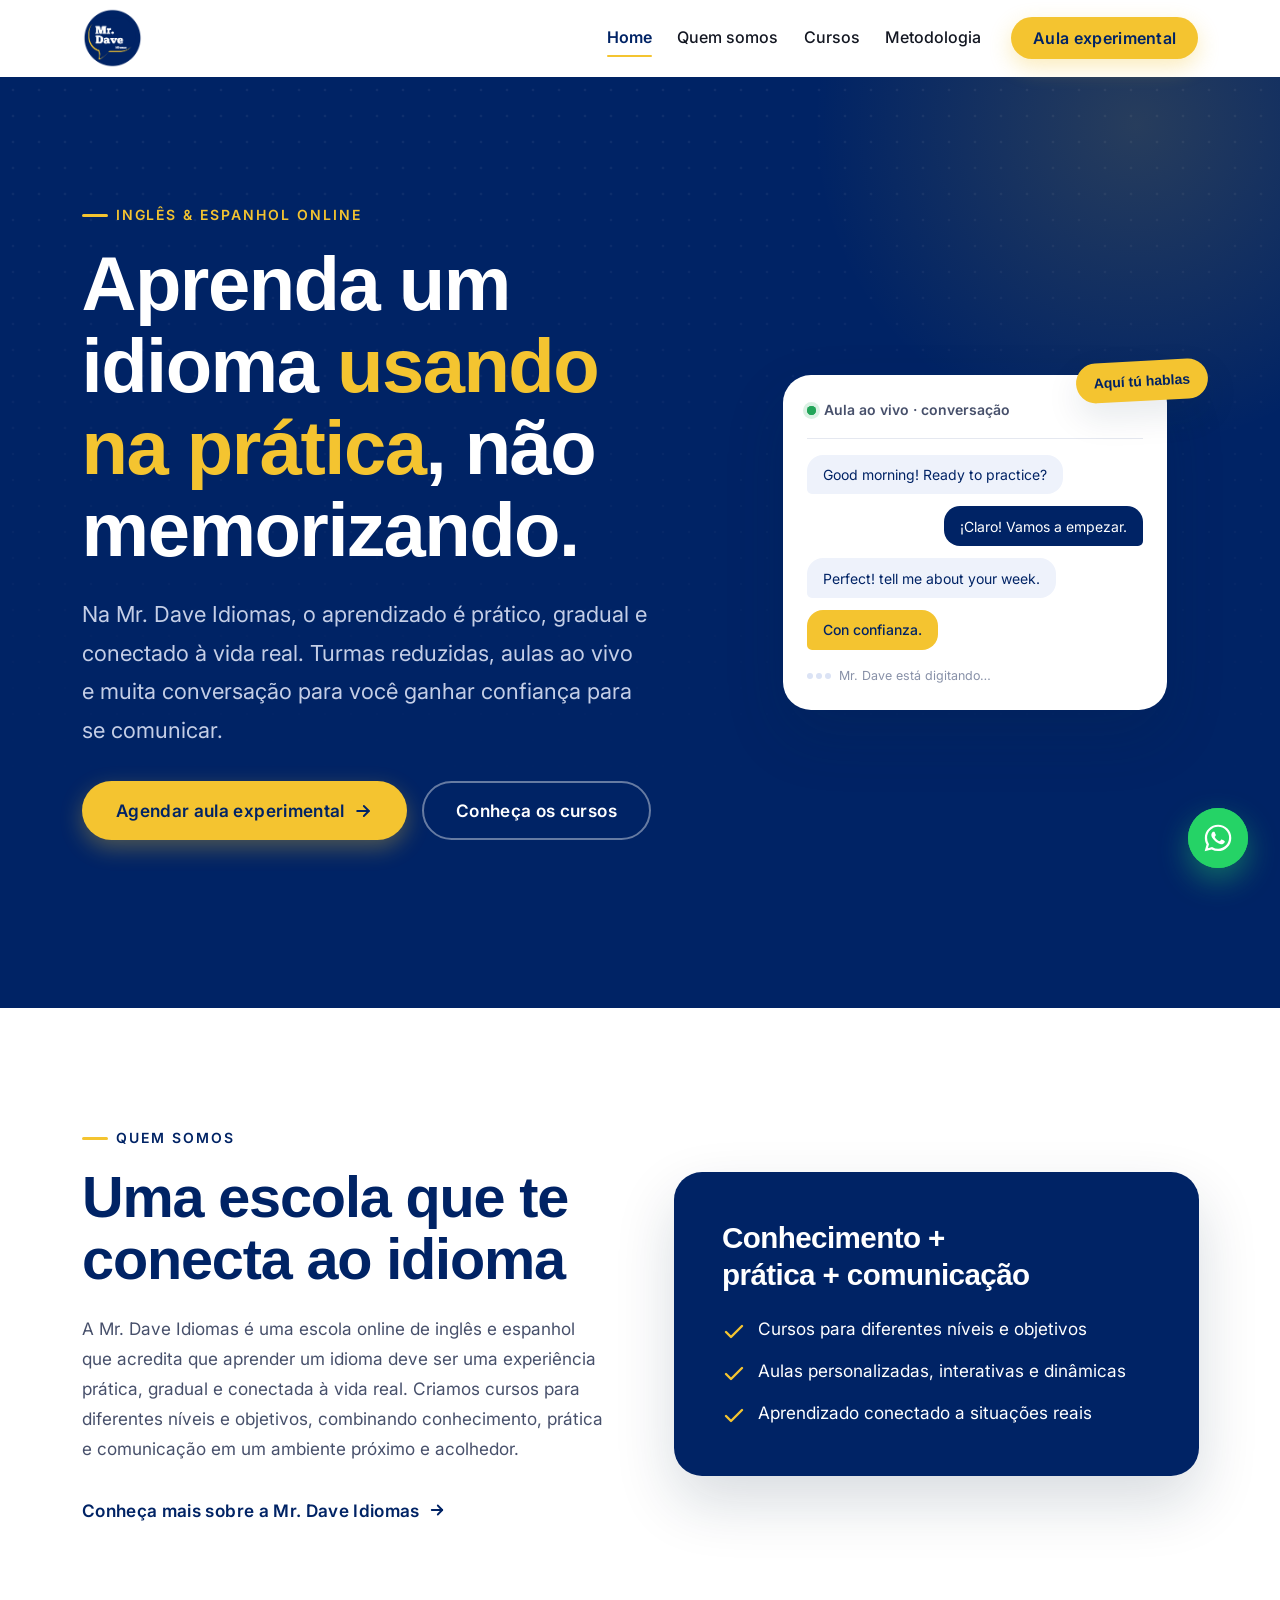
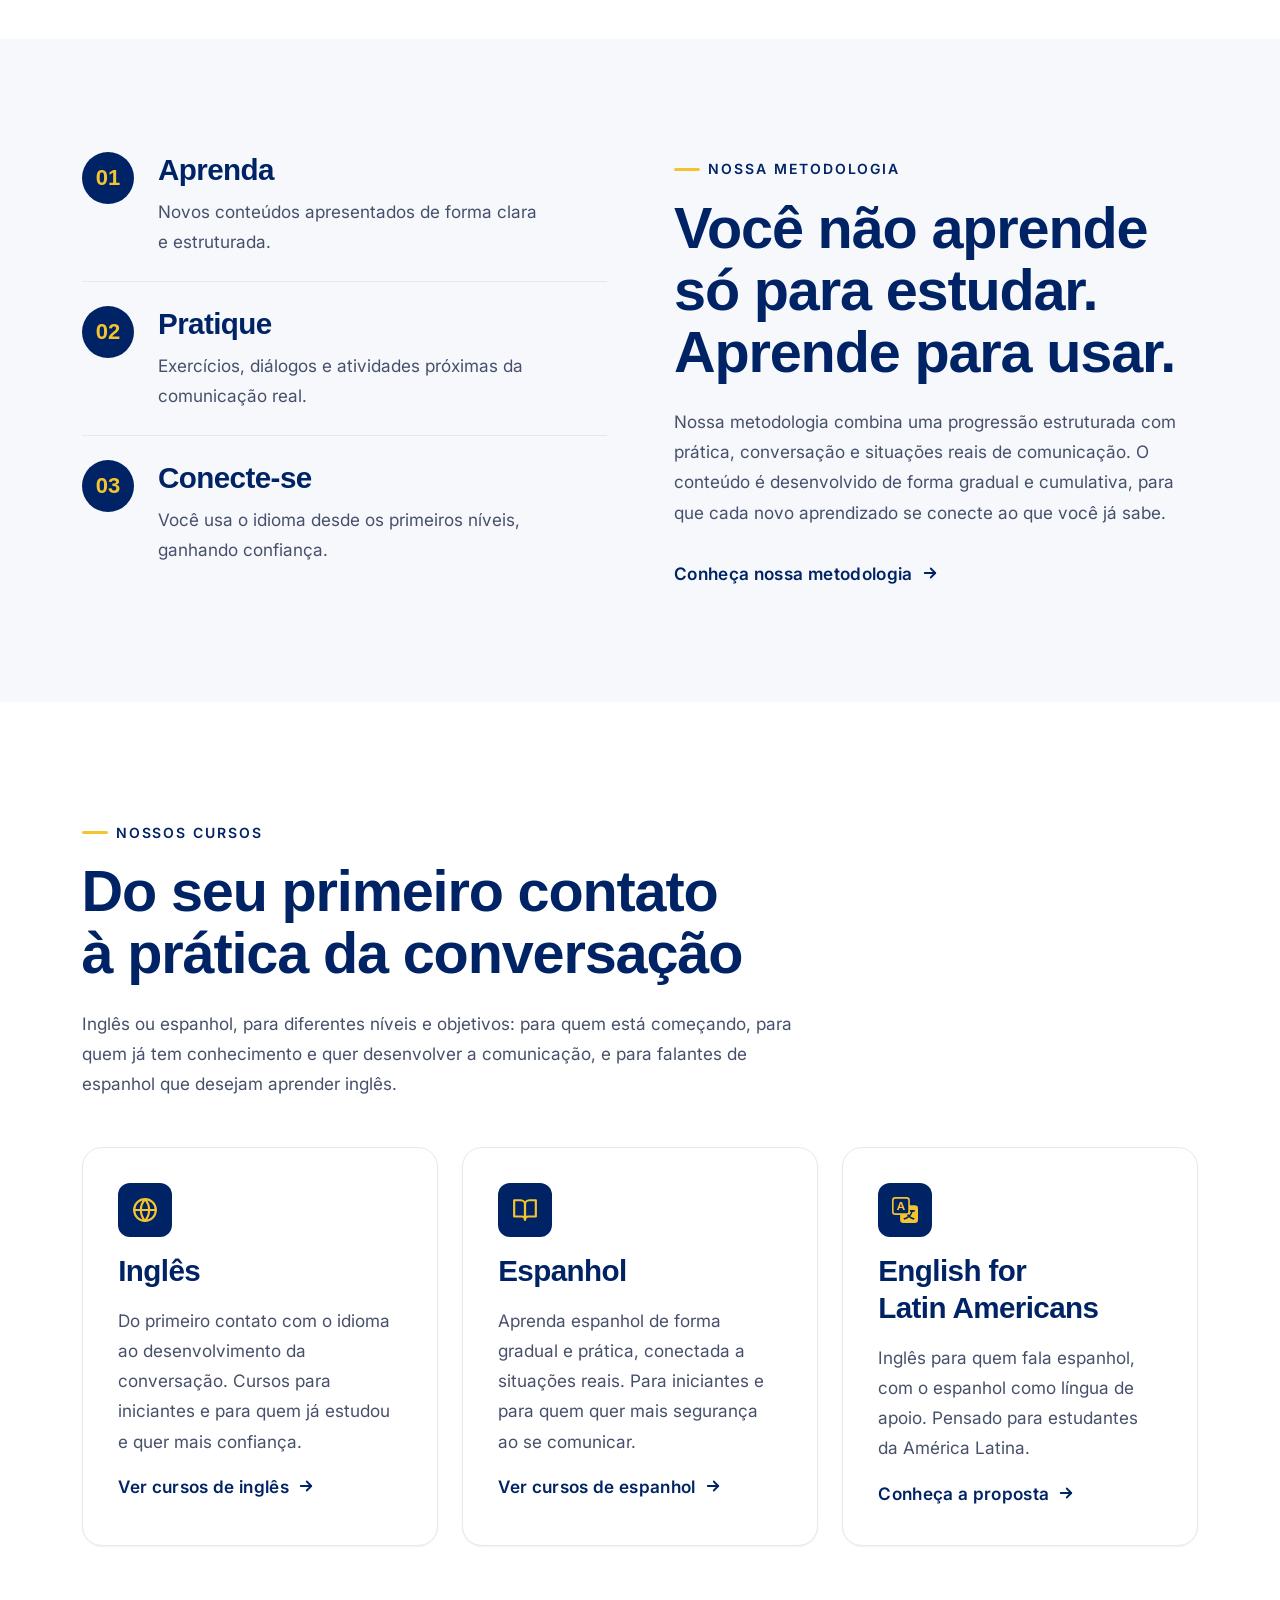
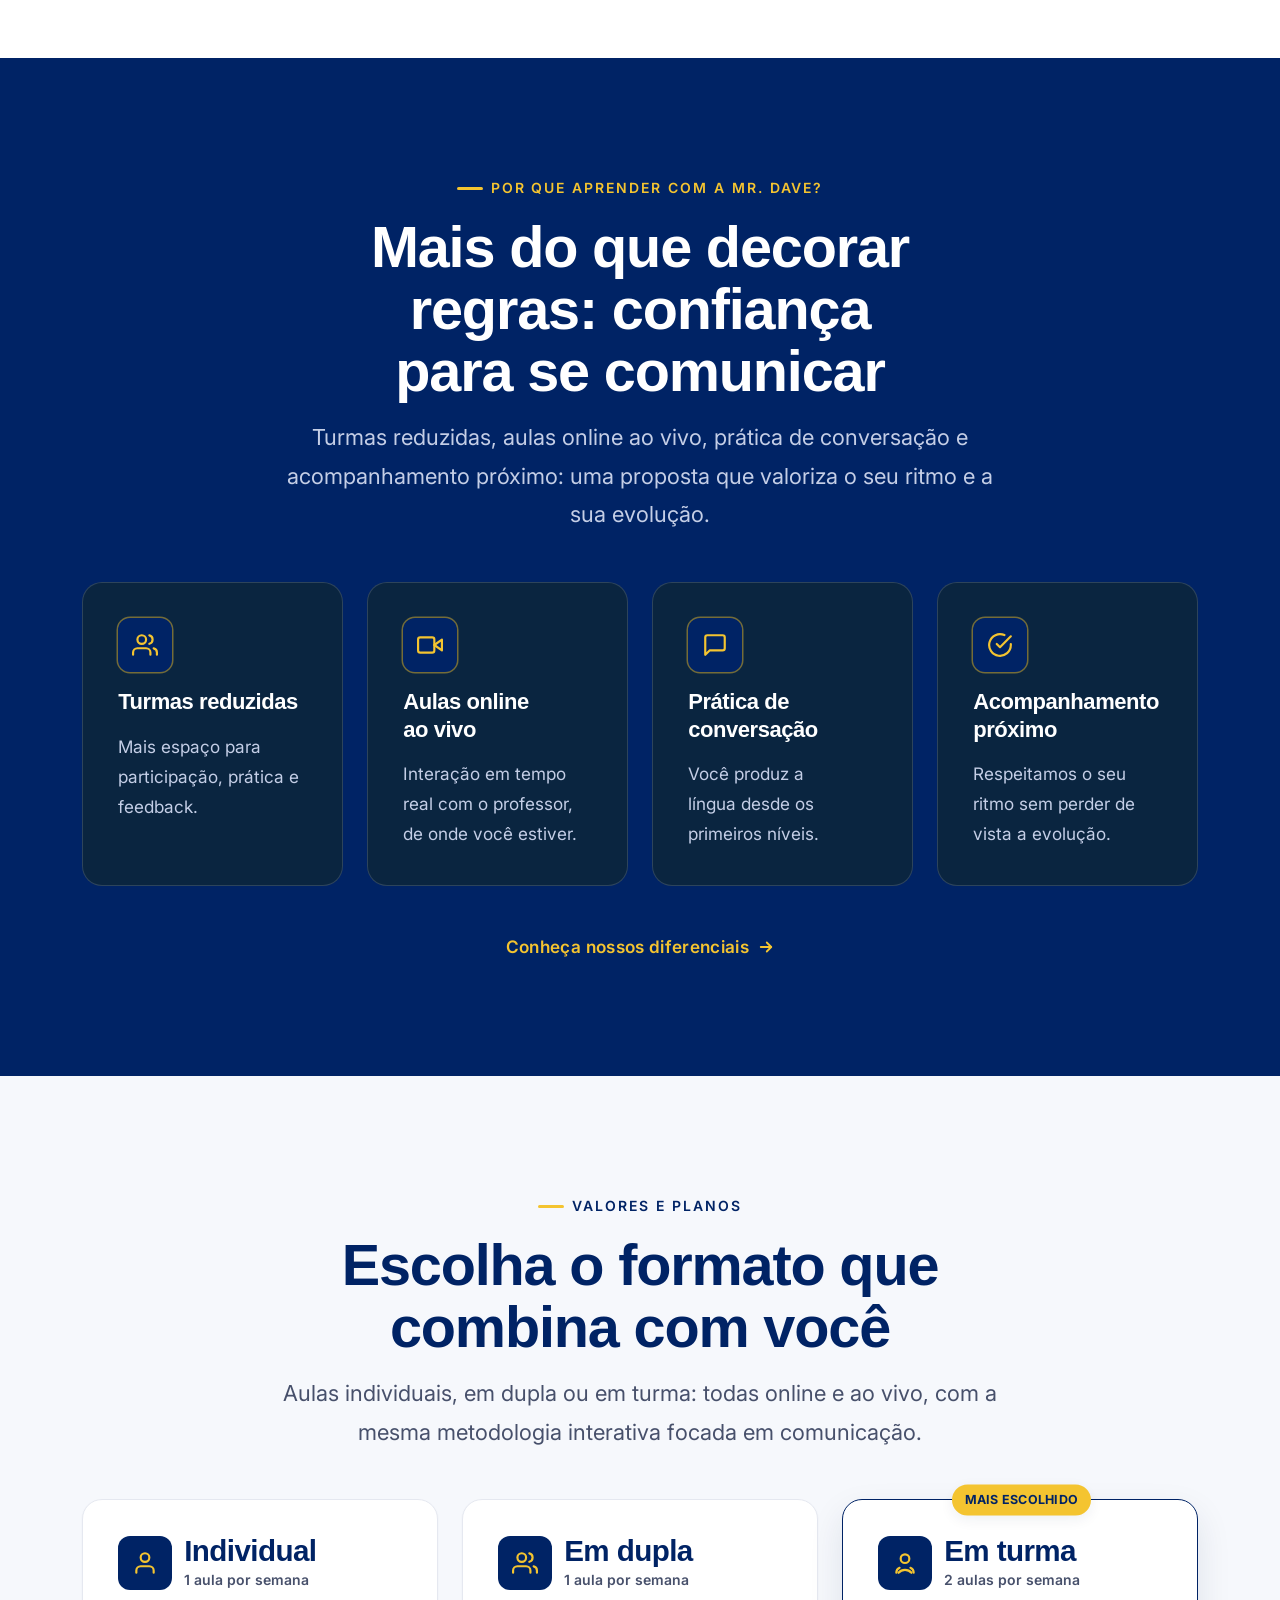
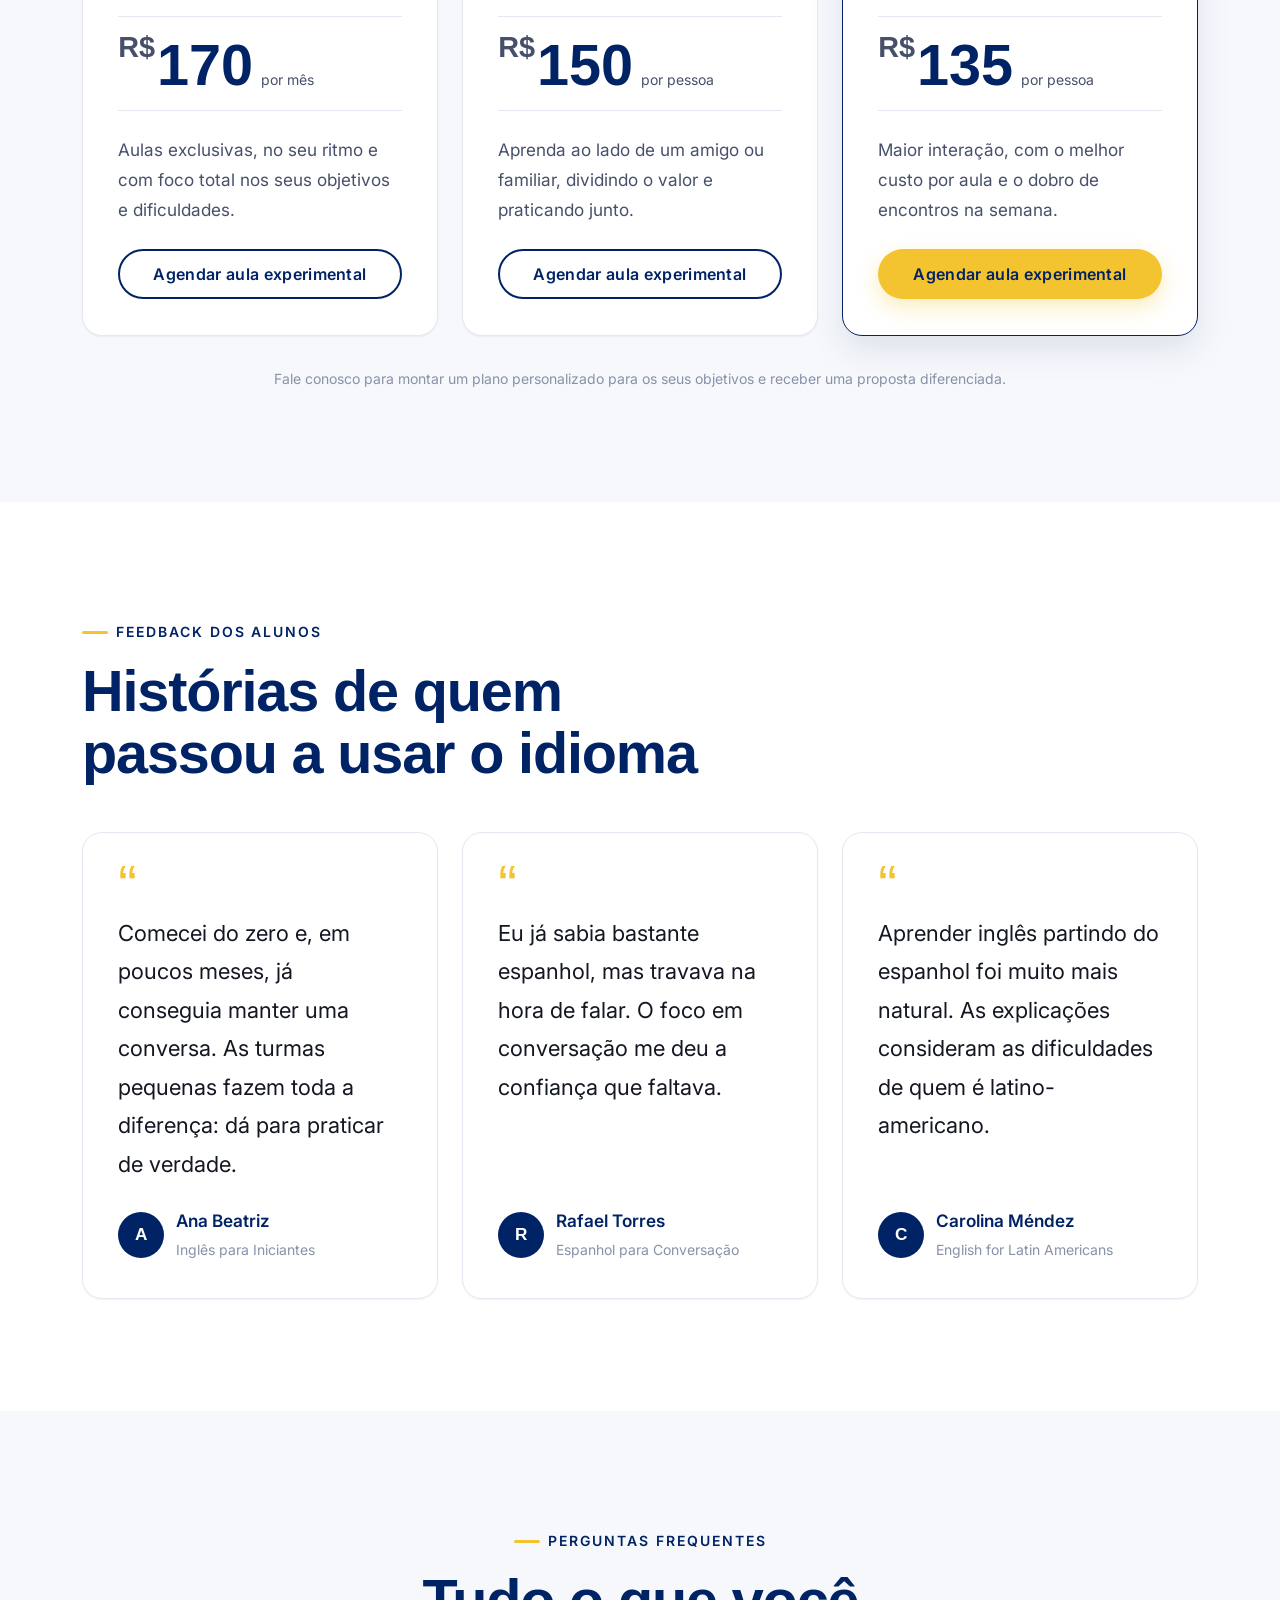
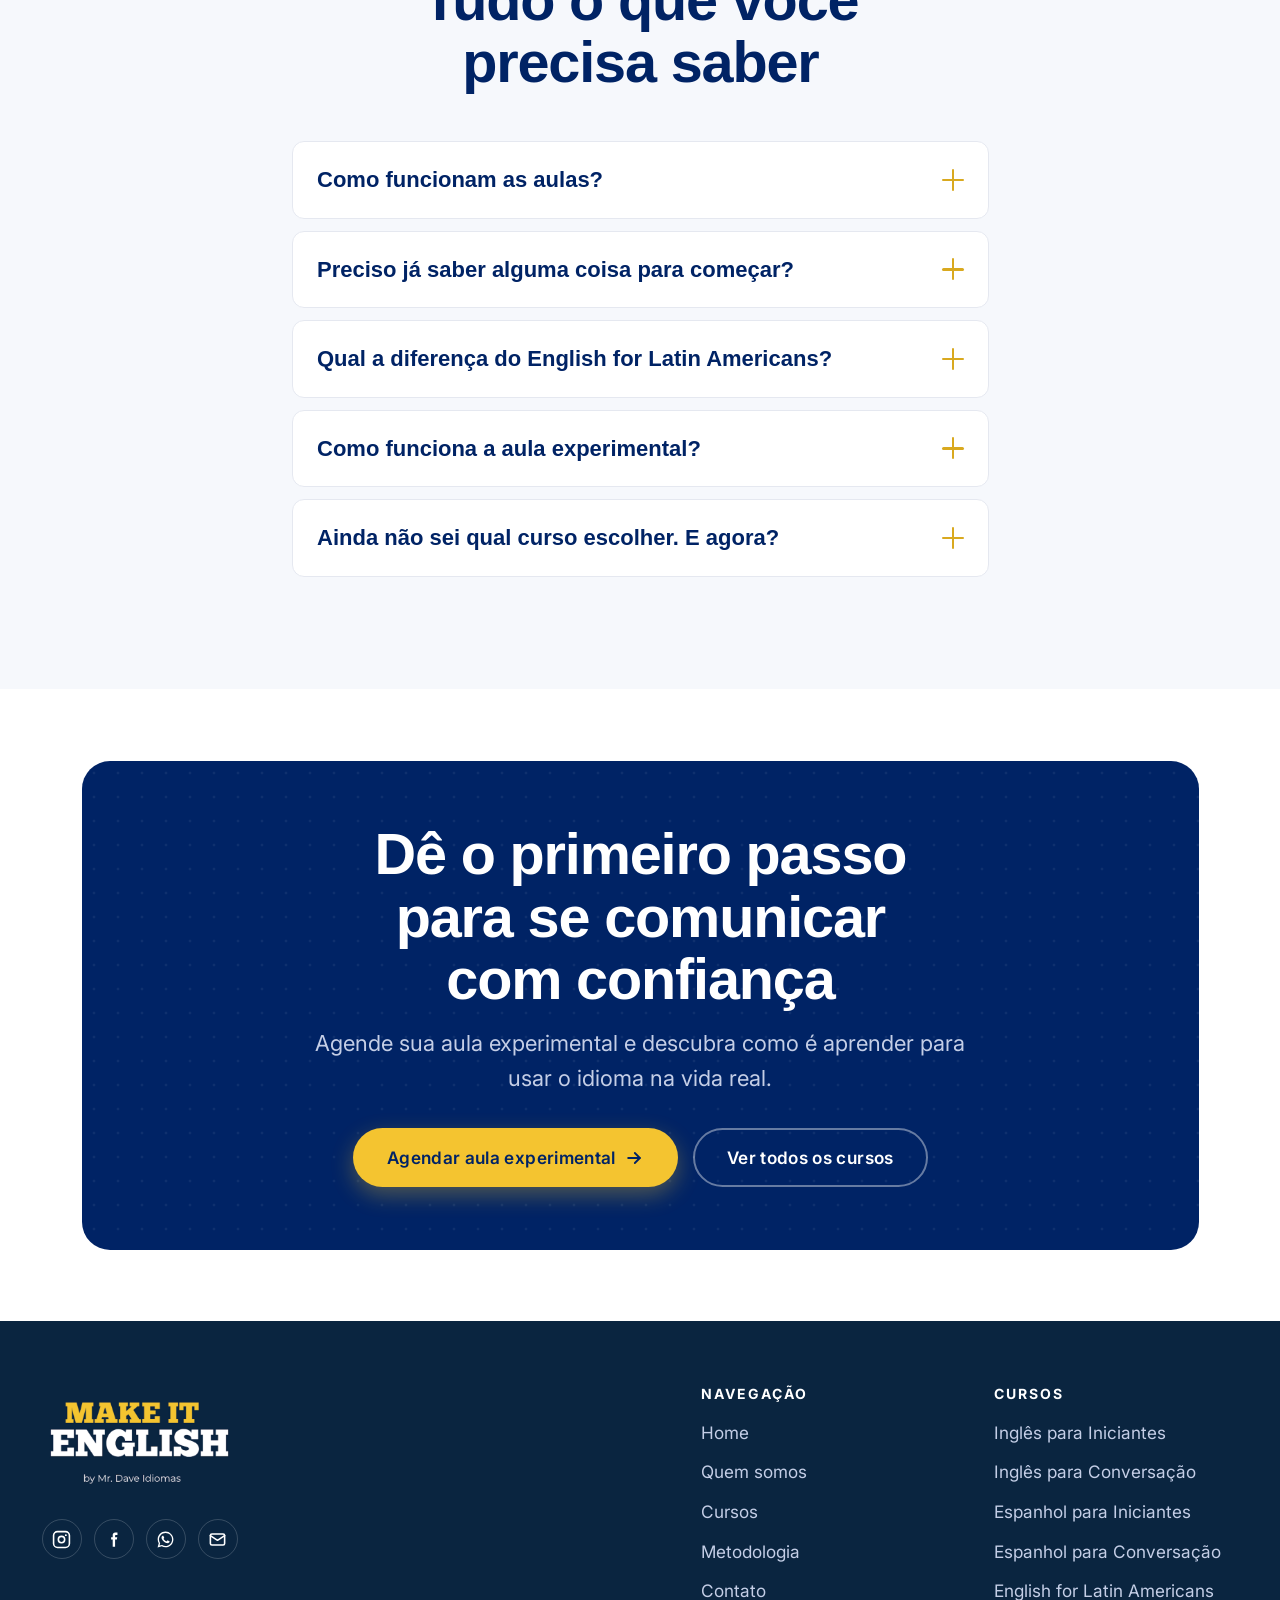
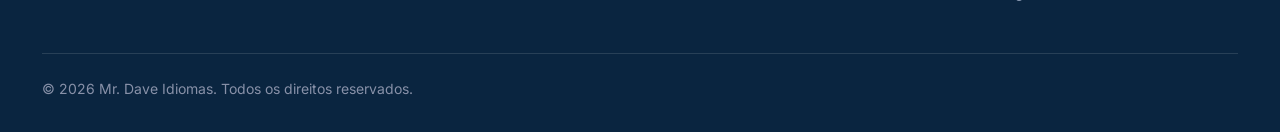
==== index.html @ be6ec518 "Correção de formato do favicon" ====
<!DOCTYPE html>
<html lang="pt-BR">
<head>
  <meta charset="UTF-8" />
  <meta name="viewport" content="width=device-width, initial-scale=1.0" />
  <title>Mr. Dave Idiomas — Cursos online de inglês e espanhol</title>
  <meta name="description" content="Escola online de inglês e espanhol. Aprenda para usar: turmas reduzidas, aulas ao vivo, prática de conversação e acompanhamento próximo. Agende sua aula experimental." />

  <link rel="icon" href="/assets/logos/favicon.png" type="image/svg+xml" />
  <link rel="apple-touch-icon" href="/assets/logos/mr-dave-tile.png" />
  <meta name="theme-color" content="#002365" />

  <!-- Open Graph -->
  <meta property="og:type" content="website" />
  <meta property="og:title" content="Mr. Dave Idiomas — Aprenda para usar" />
  <meta property="og:description" content="Cursos online de inglês e espanhol com prática, conversação e acompanhamento próximo." />
  <meta property="og:image" content="/assets/logos/mr-dave-tile.png" />

  <link rel="preconnect" href="https://fonts.googleapis.com" />
  <link rel="preconnect" href="https://fonts.gstatic.com" crossorigin />
  <link href="https://fonts.googleapis.com/css2?family=Inter:wght@400;500;600;700&family=Roboto+Slab:wght@400;500;700;900&display=swap" rel="stylesheet" />

  <link rel="stylesheet" href="/assets/css/tokens.css" />
  <link rel="stylesheet" href="/assets/css/base.css" />
  <link rel="stylesheet" href="/assets/css/components.css" />
  <link rel="stylesheet" href="/assets/css/pages.css" />
</head>
<body data-page="home">
  <div id="site-header"></div>

  <main id="main">
    <!-- ================= HERO ================= -->
    <section class="hero">
      <span class="hero__glow" aria-hidden="true"></span>
      <div class="container hero__inner">
        <div class="hero__content">
          <p class="eyebrow hero__eyebrow">Inglês &amp; Espanhol online</p>
          <h1>Aprenda um idioma <span class="accent">usando na prática</span>, não memorizando.</h1>
          <p class="hero__lead">
            Na Mr. Dave Idiomas, o aprendizado é prático, gradual e conectado à
            vida real. Turmas reduzidas, aulas ao vivo e muita conversação para
            você ganhar confiança para se comunicar.
          </p>
          <div class="hero__actions">
            <a class="btn btn--primary btn--lg" href="/contato/">
              Agendar aula experimental
              <svg class="btn__arrow" width="20" height="20" viewBox="0 0 24 24" fill="none" stroke="currentColor" stroke-width="2.2" stroke-linecap="round" stroke-linejoin="round" aria-hidden="true"><path d="M5 12h14"/><path d="m13 6 6 6-6 6"/></svg>
            </a>
            <a class="btn btn--ghost-light btn--lg" href="/cursos/">Conheça os cursos</a>
          </div>
        </div>

        <div class="hero__visual" aria-hidden="true">
          <span class="hero__badge-tag">Aquí tú hablas</span>
          <div class="chat-card">
            <div class="chat-card__head">
              <span class="chat-card__live"></span>
              Aula ao vivo · conversação
            </div>
            <div class="chat-thread">
              <p class="chat-bubble chat-bubble--in">Good morning! Ready to practice?</p>
              <p class="chat-bubble chat-bubble--out">¡Claro! Vamos a empezar.</p>
              <p class="chat-bubble chat-bubble--in">Perfect! tell me about your week.</p>
              <p class="chat-bubble chat-bubble--in chat-bubble--accent">Con confianza.</p>
            </div>
            <div class="chat-card__foot">
              <span class="chat-typing"><i></i><i></i><i></i></span>
              Mr. Dave está digitando…
            </div>
          </div>
        </div>
      </div>
    </section>

    <!-- ================= QUEM SOMOS ================= -->
    <section class="section" id="quem-somos">
      <div class="container">
        <div class="split">
          <div class="split__body" data-reveal>
            <p class="eyebrow">Quem somos</p>
            <h2>Uma escola que te conecta ao idioma</h2>
            <div class="stack" style="--flow: var(--space-4); margin-top: var(--space-5);">
              <p class="lead-para">
                
              </p>
              <p style="color: var(--color-ink-soft); line-height: var(--lh-relaxed);">
                A Mr. Dave Idiomas é uma escola online de inglês e espanhol que
                acredita que aprender um idioma deve ser uma experiência prática,
                gradual e conectada à vida real.
                Criamos cursos para diferentes níveis e objetivos, combinando
                conhecimento, prática e comunicação em um ambiente próximo e
                acolhedor.
              </p>
            </div>
            <a class="arrow-link" href="/quem-somos/" style="margin-top: var(--space-6);">
              Conheça mais sobre a Mr. Dave Idiomas
              <svg width="18" height="18" viewBox="0 0 24 24" fill="none" stroke="currentColor" stroke-width="2.4" stroke-linecap="round" stroke-linejoin="round" aria-hidden="true"><path d="M5 12h14"/><path d="m13 6 6 6-6 6"/></svg>
            </a>
          </div>
          <div class="split__media" data-reveal data-reveal-delay="120">
            <div class="showcase">
              <h3 style="color: var(--color-white); margin-bottom: var(--space-5);">
                Conhecimento + prática + comunicação
              </h3>
              <ul class="showcase__list">
                <li>
                  <svg viewBox="0 0 24 24" fill="none" stroke="currentColor" stroke-width="2.4" stroke-linecap="round" stroke-linejoin="round" aria-hidden="true"><path d="M20 6 9 17l-5-5"/></svg>
                  <span>Cursos para diferentes níveis e objetivos</span>
                </li>
                <li>
                  <svg viewBox="0 0 24 24" fill="none" stroke="currentColor" stroke-width="2.4" stroke-linecap="round" stroke-linejoin="round" aria-hidden="true"><path d="M20 6 9 17l-5-5"/></svg>
                  <span>Aulas personalizadas, interativas e dinâmicas</span>
                </li>
                <li>
                  <svg viewBox="0 0 24 24" fill="none" stroke="currentColor" stroke-width="2.4" stroke-linecap="round" stroke-linejoin="round" aria-hidden="true"><path d="M20 6 9 17l-5-5"/></svg>
                  <span>Aprendizado conectado a situações reais</span>
                </li>
              </ul>
            </div>
          </div>
        </div>
      </div>
    </section>

    <!-- ================= METODOLOGIA ================= -->
    <section class="section section--alt">
      <div class="container">
        <div class="split split--reverse">
          <div class="split__body" data-reveal>
            <p class="eyebrow">Nossa metodologia</p>
            <h2>Você não aprende só para estudar. Aprende para usar.</h2>
            <div class="stack" style="--flow: var(--space-4); margin-top: var(--space-5);">
              <p style="color: var(--color-ink-soft); line-height: var(--lh-relaxed);">
                Nossa metodologia combina uma progressão estruturada com prática,
                conversação e situações reais de comunicação. O conteúdo é
                desenvolvido de forma gradual e cumulativa, para que cada novo
                aprendizado se conecte ao que você já sabe.
              </p>
            </div>
            <a class="arrow-link" href="/metodologia/" style="margin-top: var(--space-6);">
              Conheça nossa metodologia
              <svg width="18" height="18" viewBox="0 0 24 24" fill="none" stroke="currentColor" stroke-width="2.4" stroke-linecap="round" stroke-linejoin="round" aria-hidden="true"><path d="M5 12h14"/><path d="m13 6 6 6-6 6"/></svg>
            </a>
          </div>
          <div class="split__media" data-reveal data-reveal-delay="120">
            <div class="steps" data-reveal-stagger="90">
              <div class="step" data-reveal>
                <div class="step__num" aria-hidden="true"></div>
                <div>
                  <h3 class="step__title">Aprenda</h3>
                  <p class="step__text">Novos conteúdos apresentados de forma clara e estruturada.</p>
                </div>
              </div>
              <div class="step" data-reveal>
                <div class="step__num" aria-hidden="true"></div>
                <div>
                  <h3 class="step__title">Pratique</h3>
                  <p class="step__text">Exercícios, diálogos e atividades próximas da comunicação real.</p>
                </div>
              </div>
              <div class="step" data-reveal>
                <div class="step__num" aria-hidden="true"></div>
                <div>
                  <h3 class="step__title">Conecte-se</h3>
                  <p class="step__text">Você usa o idioma desde os primeiros níveis, ganhando confiança.</p>
                </div>
              </div>
            </div>
          </div>
        </div>
      </div>
    </section>

    <!-- ================= CURSOS ================= -->
    <section class="section">
      <div class="container">
        <div class="section-head">
          <p class="eyebrow">Nossos cursos</p>
          <h2>Do seu primeiro contato à prática da conversação</h2>
          <div class="stack" style="--flow: var(--space-4); margin-top: var(--space-5);">
              <p style="color: var(--color-ink-soft); line-height: var(--lh-relaxed);">
                <div class="stack" style="--flow: var(--space-4); margin-top: var(--space-5);">
              <p style="color: var(--color-ink-soft); line-height: var(--lh-relaxed);">
                Inglês ou espanhol, para diferentes níveis e objetivos: para quem está começando, 
                para quem já tem conhecimento e quer desenvolver a comunicação, e para falantes de 
                espanhol que desejam aprender inglês.
              </p>
            </div>
              </p>
          </div>
        </div>

        <div class="grid grid--3" data-reveal-stagger="110">
          <article class="card card--hover" data-reveal>
            <span class="icon-badge" aria-hidden="true">
              <svg viewBox="0 0 24 24" fill="none" stroke="currentColor" stroke-width="2" stroke-linecap="round" stroke-linejoin="round"><path d="M12 2a10 10 0 1 0 0 20 10 10 0 0 0 0-20"/><path d="M2 12h20"/><path d="M12 2a15 15 0 0 1 0 20 15 15 0 0 1 0-20"/></svg>
            </span>
            <h3 class="card__title">Inglês</h3>
            <p class="card__text">
              Do primeiro contato com o idioma ao desenvolvimento da conversação.
              Cursos para iniciantes e para quem já estudou e quer mais confiança.
            </p>
            <a class="arrow-link" href="/cursos/#ingles">
              Ver cursos de inglês
              <svg width="18" height="18" viewBox="0 0 24 24" fill="none" stroke="currentColor" stroke-width="2.4" stroke-linecap="round" stroke-linejoin="round" aria-hidden="true"><path d="M5 12h14"/><path d="m13 6 6 6-6 6"/></svg>
            </a>
          </article>

          <article class="card card--hover" data-reveal>
            <span class="icon-badge" aria-hidden="true">
              <svg viewBox="0 0 24 24" fill="none" stroke="currentColor" stroke-width="2" stroke-linecap="round" stroke-linejoin="round"><path d="M2 3h6a4 4 0 0 1 4 4v14a3 3 0 0 0-3-3H2z"/><path d="M22 3h-6a4 4 0 0 0-4 4v14a3 3 0 0 1 3-3h7z"/></svg>
            </span>
            <h3 class="card__title">Espanhol</h3>
            <p class="card__text">
              Aprenda espanhol de forma gradual e prática, conectada a situações
              reais. Para iniciantes e para quem quer mais segurança ao se
              comunicar.
            </p>
            <a class="arrow-link" href="/cursos/#espanhol">
              Ver cursos de espanhol
              <svg width="18" height="18" viewBox="0 0 24 24" fill="none" stroke="currentColor" stroke-width="2.4" stroke-linecap="round" stroke-linejoin="round" aria-hidden="true"><path d="M5 12h14"/><path d="m13 6 6 6-6 6"/></svg>
            </a>
          </article>

          <article class="card card--hover" data-reveal>
            <span class="icon-badge icon-badge--navy" aria-hidden="true">
              <svg xmlns="http://www.w3.org/2000/svg" width="16" height="16" fill="currentColor" class="bi bi-translate" viewBox="0 0 16 16">
                <path d="M4.545 6.714 4.11 8H3l1.862-5h1.284L8 8H6.833l-.435-1.286zm1.634-.736L5.5 3.956h-.049l-.679 2.022z"/>
                <path d="M0 2a2 2 0 0 1 2-2h7a2 2 0 0 1 2 2v3h3a2 2 0 0 1 2 2v7a2 2 0 0 1-2 2H7a2 2 0 0 1-2-2v-3H2a2 2 0 0 1-2-2zm2-1a1 1 0 0 0-1 1v7a1 1 0 0 0 1 1h7a1 1 0 0 0 1-1V2a1 1 0 0 0-1-1zm7.138 9.995q.289.451.63.846c-.748.575-1.673 1.001-2.768 1.292.178.217.451.635.555.867 1.125-.359 2.08-.844 2.886-1.494.777.665 1.739 1.165 2.93 1.472.133-.254.414-.673.629-.89-1.125-.253-2.057-.694-2.82-1.284.681-.747 1.222-1.651 1.621-2.757H14V8h-3v1.047h.765c-.318.844-.74 1.546-1.272 2.13a6 6 0 0 1-.415-.492 2 2 0 0 1-.94.31"/>
              </svg>
            </span>
            <h3 class="card__title">English for Latin Americans</h3>
            <p class="card__text">
              Inglês para quem fala espanhol, com o espanhol como língua de apoio. Pensado para estudantes da América Latina.
            </p>
            <a class="arrow-link" href="/cursos/#latin-americans">
              Conheça a proposta
              <svg width="18" height="18" viewBox="0 0 24 24" fill="none" stroke="currentColor" stroke-width="2.4" stroke-linecap="round" stroke-linejoin="round" aria-hidden="true"><path d="M5 12h14"/><path d="m13 6 6 6-6 6"/></svg>
            </a>
          </article>
        </div>
      </div>
    </section>

    <!-- ================= POR QUE A MR. DAVE ================= -->
    <section class="section section--navy">
      <div class="container">
        <div class="section-head section-head--center" data-reveal>
          <p class="eyebrow eyebrow--on-dark">Por que aprender com a Mr. Dave?</p>
          <h2>Mais do que decorar regras: confiança para se comunicar</h2>
          <p class="section-lead">
            Turmas reduzidas, aulas online ao vivo, prática de conversação e
            acompanhamento próximo: uma proposta que valoriza o seu ritmo e a
            sua evolução.
          </p>
        </div>

        <div class="grid grid--4" data-reveal-stagger="90">
          <div class="card feature card--hover card--on-dark" data-reveal>
            <span class="icon-badge icon-badge--on-dark" aria-hidden="true">
              <svg viewBox="0 0 24 24" fill="none" stroke="currentColor" stroke-width="2" stroke-linecap="round" stroke-linejoin="round"><path d="M17 21v-2a4 4 0 0 0-4-4H5a4 4 0 0 0-4 4v2"/><circle cx="9" cy="7" r="4"/><path d="M23 21v-2a4 4 0 0 0-3-3.87"/><path d="M16 3.13a4 4 0 0 1 0 7.75"/></svg>
            </span>
            <h3 class="feature__title">Turmas reduzidas</h3>
            <p class="card__text">Mais espaço para participação, prática e feedback.</p>
          </div>
          <div class="card feature card--hover card--on-dark" data-reveal>
            <span class="icon-badge icon-badge--on-dark" aria-hidden="true">
              <svg viewBox="0 0 24 24" fill="none" stroke="currentColor" stroke-width="2" stroke-linecap="round" stroke-linejoin="round"><path d="m23 7-7 5 7 5V7z"/><rect x="1" y="5" width="15" height="14" rx="2"/></svg>
            </span>
            <h3 class="feature__title">Aulas online ao vivo</h3>
            <p class="card__text">Interação em tempo real com o professor, de onde você estiver.</p>
          </div>
          <div class="card feature card--hover card--on-dark" data-reveal>
            <span class="icon-badge icon-badge--on-dark" aria-hidden="true">
              <svg viewBox="0 0 24 24" fill="none" stroke="currentColor" stroke-width="2" stroke-linecap="round" stroke-linejoin="round"><path d="M21 15a2 2 0 0 1-2 2H7l-4 4V5a2 2 0 0 1 2-2h14a2 2 0 0 1 2 2z"/></svg>
            </span>
            <h3 class="feature__title">Prática de conversação</h3>
            <p class="card__text">Você produz a língua desde os primeiros níveis.</p>
          </div>
          <div class="card feature card--hover card--on-dark" data-reveal>
            <span class="icon-badge icon-badge--on-dark" aria-hidden="true">
              <svg viewBox="0 0 24 24" fill="none" stroke="currentColor" stroke-width="2" stroke-linecap="round" stroke-linejoin="round"><path d="M22 11.08V12a10 10 0 1 1-5.93-9.14"/><path d="M22 4 12 14.01l-3-3"/></svg>
            </span>
            <h3 class="feature__title">Acompanhamento próximo</h3>
            <p class="card__text">Respeitamos o seu ritmo sem perder de vista a evolução.</p>
          </div>
        </div>

        <div class="text-center" style="margin-top: var(--space-7);" data-reveal>
          <a class="arrow-link eyebrow--on-dark" href="/metodologia/" style="color: var(--color-yellow);">
            Conheça nossos diferenciais
            <svg width="18" height="18" viewBox="0 0 24 24" fill="none" stroke="currentColor" stroke-width="2.4" stroke-linecap="round" stroke-linejoin="round" aria-hidden="true"><path d="M5 12h14"/><path d="m13 6 6 6-6 6"/></svg>
          </a>
        </div>
      </div>
    </section>

    <!-- ================= VALORES E PLANOS ================= -->
    <section class="section section--alt" id="planos">
      <div class="container">
        <div class="section-head section-head--center" data-reveal>
          <p class="eyebrow" style="justify-content: center;">Valores e planos</p>
          <h2>Escolha o formato que combina com você</h2>
          <p class="section-lead">
            Aulas individuais, em dupla ou em turma: todas online e ao vivo, com a
            mesma metodologia interativa focada em comunicação.
          </p>
        </div>

        <div class="grid grid--3" data-reveal-stagger="110">
          <article class="card card--hover plan" data-reveal>
            <div class="plan__head">
              <span class="icon-badge" aria-hidden="true">
                <svg viewBox="0 0 24 24" fill="none" stroke="currentColor" stroke-width="2" stroke-linecap="round" stroke-linejoin="round"><path d="M20 21v-2a4 4 0 0 0-4-4H8a4 4 0 0 0-4 4v2"/><circle cx="12" cy="7" r="4"/></svg>
              </span>
              <div>
                <h3 class="plan__name">Individual</h3>
                <p class="plan__freq">1 aula por semana</p>
              </div>
            </div>
            <div class="plan__price">
              <span class="plan__amount"><span class="plan__currency">R$</span>170</span>
              <span class="plan__unit">por mês</span>
            </div>
            <p class="plan__desc">
              Aulas exclusivas, no seu ritmo e com foco total nos seus objetivos e
              dificuldades.
            </p>
            <a class="btn btn--outline btn--block" href="/contato/">Agendar aula experimental</a>
          </article>

          <article class="card card--hover plan" data-reveal>
            <div class="plan__head">
              <span class="icon-badge" aria-hidden="true">
                <svg viewBox="0 0 24 24" fill="none" stroke="currentColor" stroke-width="2" stroke-linecap="round" stroke-linejoin="round"><path d="M17 21v-2a4 4 0 0 0-4-4H5a4 4 0 0 0-4 4v2"/><circle cx="9" cy="7" r="4"/><path d="M23 21v-2a4 4 0 0 0-3-3.87"/><path d="M16 3.13a4 4 0 0 1 0 7.75"/></svg>
              </span>
              <div>
                <h3 class="plan__name">Em dupla</h3>
                <p class="plan__freq">1 aula por semana</p>
              </div>
            </div>
            <div class="plan__price">
              <span class="plan__amount"><span class="plan__currency">R$</span>150</span>
              <span class="plan__unit">por pessoa</span>
            </div>
            <p class="plan__desc">
              Aprenda ao lado de um amigo ou familiar, dividindo
              o valor e praticando junto.
            </p>
            <a class="btn btn--outline btn--block" href="/contato/">Agendar aula experimental</a>
          </article>

          <article class="card card--hover plan plan--featured" data-reveal>
            <span class="plan__ribbon">Mais escolhido</span>
            <div class="plan__head">
              <span class="icon-badge" aria-hidden="true">
                <svg viewBox="0 0 24 24" fill="none" stroke="currentColor" stroke-width="2" stroke-linecap="round" stroke-linejoin="round"><path d="M18 21a8 8 0 0 0-12 0"/><circle cx="12" cy="8" r="4"/><path d="M4 21a5 5 0 0 1 3-4.58"/><path d="M20 21a5 5 0 0 0-3-4.58"/></svg>
              </span>
              <div>
                <h3 class="plan__name">Em turma</h3>
                <p class="plan__freq">2 aulas por semana</p>
              </div>
            </div>
            <div class="plan__price">
              <span class="plan__amount"><span class="plan__currency">R$</span>135</span>
              <span class="plan__unit">por pessoa</span>
            </div>
            <p class="plan__desc">
              Maior interação, com o melhor custo por aula e
              o dobro de encontros na semana.
            </p>
            <a class="btn btn--primary btn--block" href="/contato/">Agendar aula experimental</a>
          </article>
        </div>

        <p class="plans-note">
          Fale conosco para montar um plano personalizado para os seus objetivos e receber uma proposta diferenciada.
        </p>
      </div>
    </section>

    <!-- ================= FEEDBACK / DEPOIMENTOS ================= -->
    <!--
      Depoimentos ilustrativos. Substitua pelos relatos reais dos seus alunos
      (nome, curso e texto) quando disponíveis.
    -->
    <section class="section">
      <div class="container">
        <div class="section-head" data-reveal>
          <p class="eyebrow">Feedback dos alunos</p>
          <h2>Histórias de quem passou a usar o idioma</h2>
        </div>

        <div class="grid grid--3" data-reveal-stagger="110">
          <figure class="card testimonial card--hover" data-reveal>
            <blockquote class="testimonial__quote">
              Comecei do zero e, em poucos meses, já conseguia manter uma conversa.
              As turmas pequenas fazem toda a diferença: dá para praticar de verdade.
            </blockquote>
            <figcaption class="testimonial__person">
              <span class="testimonial__avatar" aria-hidden="true">A</span>
              <span>
                <span class="testimonial__name">Ana Beatriz</span><br />
                <span class="testimonial__meta">Inglês para Iniciantes</span>
              </span>
            </figcaption>
          </figure>

          <figure class="card testimonial card--hover" data-reveal>
            <blockquote class="testimonial__quote">
              Eu já sabia bastante espanhol, mas travava na hora de falar. O foco em
              conversação me deu a confiança que faltava.
            </blockquote>
            <figcaption class="testimonial__person">
              <span class="testimonial__avatar" aria-hidden="true">R</span>
              <span>
                <span class="testimonial__name">Rafael Torres</span><br />
                <span class="testimonial__meta">Espanhol para Conversação</span>
              </span>
            </figcaption>
          </figure>

          <figure class="card testimonial card--hover" data-reveal>
            <blockquote class="testimonial__quote">
              Aprender inglês partindo do espanhol foi muito mais natural. As
              explicações consideram as dificuldades de quem é latino-americano.
            </blockquote>
            <figcaption class="testimonial__person">
              <span class="testimonial__avatar" aria-hidden="true">C</span>
              <span>
                <span class="testimonial__name">Carolina Méndez</span><br />
                <span class="testimonial__meta">English for Latin Americans</span>
              </span>
            </figcaption>
          </figure>
        </div>
      </div>
    </section>

    <!-- ================= FAQ ================= -->
    <section class="section section--alt" id="faq">
      <div class="container container--narrow">
        <div class="section-head section-head--center" data-reveal>
          <p class="eyebrow" style="justify-content: center;">Perguntas frequentes</p>
          <h2>Tudo o que você precisa saber</h2>
        </div>

        <div class="faq" data-reveal>
          <div class="faq__item">
            <h3 style="margin:0;">
              <button class="faq__trigger" type="button" aria-expanded="false">
                Como funcionam as aulas?
                <span class="faq__icon" aria-hidden="true"></span>
              </button>
            </h3>
            <div class="faq__panel"><div>
              <p class="faq__answer">
                As aulas são online e ao vivo, em turmas reduzidas. Você participa
                de explicações claras, atividades e muita prática de conversação,
                com acompanhamento próximo do professor.
              </p>
            </div></div>
          </div>

          <div class="faq__item">
            <h3 style="margin:0;">
              <button class="faq__trigger" type="button" aria-expanded="false">
                Preciso já saber alguma coisa para começar?
                <span class="faq__icon" aria-hidden="true"></span>
              </button>
            </h3>
            <div class="faq__panel"><div>
              <p class="faq__answer">
                Não. Temos cursos para quem está começando do zero e também para
                quem já possui conhecimento e quer desenvolver a comunicação. Você
                não precisa saber inglês ou espanhol para começar.
              </p>
            </div></div>
          </div>

          <div class="faq__item">
            <h3 style="margin:0;">
              <button class="faq__trigger" type="button" aria-expanded="false">
                Qual a diferença do English for Latin Americans?
                <span class="faq__icon" aria-hidden="true"></span>
              </button>
            </h3>
            <div class="faq__panel"><div>
              <p class="faq__answer">
                É um curso de inglês desenvolvido especialmente para falantes de
                espanhol. O espanhol é usado como língua de apoio nas explicações,
                enquanto o inglês está presente nos exemplos, atividades e práticas.
              </p>
            </div></div>
          </div>

          <div class="faq__item">
            <h3 style="margin:0;">
              <button class="faq__trigger" type="button" aria-expanded="false">
                Como funciona a aula experimental?
                <span class="faq__icon" aria-hidden="true"></span>
              </button>
            </h3>
            <div class="faq__panel"><div>
              <p class="faq__answer">
                Basta preencher o formulário de contato com seus dados e objetivos.
                Nossa equipe entra em contato para agendar sua aula experimental e
                indicar o caminho mais adequado para você.
              </p>
            </div></div>
          </div>

          <div class="faq__item">
            <h3 style="margin:0;">
              <button class="faq__trigger" type="button" aria-expanded="false">
                Ainda não sei qual curso escolher. E agora?
                <span class="faq__icon" aria-hidden="true"></span>
              </button>
            </h3>
            <div class="faq__panel"><div>
              <p class="faq__answer">
                Sem problema! Fale com a nossa equipe pelo formulário de contato.
                Vamos entender seus objetivos e ajudar a encontrar o curso ideal
                para o seu momento.
              </p>
            </div></div>
          </div>
        </div>
      </div>
    </section>

    <!-- ================= CTA FINAL ================= -->
    <section class="section section--tight">
      <div class="container">
        <div class="cta-band" data-reveal>
          <h2>Dê o primeiro passo para se comunicar com confiança</h2>
          <p>Agende sua aula experimental e descubra como é aprender para usar o idioma na vida real.</p>
          <div class="cta-band__actions">
            <a class="btn btn--primary btn--lg" href="/contato/">
              Agendar aula experimental
              <svg class="btn__arrow" width="20" height="20" viewBox="0 0 24 24" fill="none" stroke="currentColor" stroke-width="2.2" stroke-linecap="round" stroke-linejoin="round" aria-hidden="true"><path d="M5 12h14"/><path d="m13 6 6 6-6 6"/></svg>
            </a>
            <a class="btn btn--ghost-light btn--lg" href="/cursos/">Ver todos os cursos</a>
          </div>
        </div>
      </div>
    </section>
  </main>

  <div id="site-footer"></div>

  <script src="/assets/js/includes.js"></script>
  <script src="/assets/js/main.js"></script>
</body>
</html>
---- assets/css/tokens.css ----
/* ==========================================================================
   Mr. Dave Idiomas — Design Tokens
   Fonte única de verdade para cores, tipografia, espaçamento e afins.
   Não use valores "hard-coded" nas demais folhas de estilo — use as variáveis.
   ========================================================================== */

:root {
  /* ---- Cores da marca ---------------------------------------------------- */
  --color-navy: #002365;        /* azul marinho — títulos, fundos destacados  */
  --color-navy-deep: #0a2540;   /* azul escuro — rodapé, detalhes             */
  --color-yellow: #f4c430;      /* amarelo — destaques, ícones                */
  --color-white: #ffffff;       /* branco puro                                */
  --color-black: #0d0d0d;       /* preto (texto principal)                    */

  /* ---- Variações coerentes da paleta ------------------------------------- */
  --color-navy-700: #032a72;
  --color-navy-800: #001a4d;
  --color-navy-050: #eef2fb;    /* tinta de fundo suave (azul lavado)         */
  --color-navy-100: #dbe3f5;
  --color-yellow-600: #d9a91f;  /* amarelo mais fechado (hover em ícones)     */
  --color-yellow-100: #fdf3d3;  /* amarelo lavado (realces de fundo)          */

  /* ---- Cores neutras ----------------------------------------------------- */
  --color-ink: #131722;         /* texto padrão (preto suavizado p/ leitura)  */
  --color-ink-soft: #47506b;    /* texto secundário / apoio                   */
  --color-ink-faint: #8891a8;   /* legendas, placeholders                     */
  --color-line: #e5e8f0;        /* bordas e divisórias                        */
  --color-surface: #ffffff;     /* superfície de cartões                      */
  --color-surface-alt: #f6f8fc; /* fundo de seção alternada                   */

  /* ---- Papéis semânticos ------------------------------------------------- */
  --bg-page: var(--color-white);
  --bg-inverse: var(--color-navy);
  --text-body: var(--color-ink);
  --text-heading: var(--color-navy);
  --text-on-dark: var(--color-white);
  --text-on-dark-soft: #c4cee6;
  --accent: var(--color-yellow);
  --focus-ring: #3d6bff;

  /* ---- Tipografia -------------------------------------------------------- */
  --font-display: "Lulo clean", sans-serif; /* títulos/logo    */
  --font-body: "Inter", "Segoe UI", system-ui, -apple-system, sans-serif;

  --fw-regular: 400;
  --fw-medium: 500;
  --fw-semibold: 600;
  --fw-bold: 700;
  --fw-black: 900;

  /* Escala tipográfica fluida (clamp: mínimo, preferido, máximo) */
  --fs-xs: 0.78rem;
  --fs-sm: 0.875rem;
  --fs-base: 1rem;
  --fs-md: 1.075rem;
  --fs-lg: clamp(1.15rem, 1.05rem + 0.5vw, 1.375rem);
  --fs-xl: clamp(1.4rem, 1.2rem + 1vw, 1.85rem);
  --fs-2xl: clamp(1.8rem, 1.4rem + 2vw, 2.6rem);
  --fs-3xl: clamp(2.3rem, 1.7rem + 3vw, 3.6rem);
  --fs-4xl: clamp(2.8rem, 1.9rem + 4.4vw, 4.75rem);

  --lh-tight: 1.08;
  --lh-snug: 1.25;
  --lh-normal: 1.6;
  --lh-relaxed: 1.75;

  --ls-tight: -0.02em;
  --ls-normal: 0;
  --ls-wide: 0.02em;
  --ls-caps: 0.14em;   /* rótulos em caixa alta */

  /* ---- Espaçamento (escala de 4px) --------------------------------------- */
  --space-1: 0.25rem;
  --space-2: 0.5rem;
  --space-3: 0.75rem;
  --space-4: 1rem;
  --space-5: 1.5rem;
  --space-6: 2rem;
  --space-7: 3rem;
  --space-8: 4rem;
  --space-9: 6rem;
  --space-10: 8rem;

  /* Ritmo vertical entre seções */
  --section-y: clamp(3.5rem, 2.2rem + 6vw, 7rem);
  --section-y-tight: clamp(2.5rem, 1.8rem + 3.5vw, 4.5rem);

  /* ---- Layout ------------------------------------------------------------ */
  --container-max: 1200px;
  --container-narrow: 780px;
  --container-wide: 1360px;
  --gutter: clamp(1.15rem, 0.6rem + 2.5vw, 2.75rem);
  --header-h: 76px;

  /* ---- Raios ------------------------------------------------------------- */
  --radius-sm: 6px;
  --radius-md: 12px;
  --radius-lg: 20px;
  --radius-xl: 28px;
  --radius-pill: 999px;

  /* ---- Sombras (suaves, com tom azulado) --------------------------------- */
  --shadow-xs: 0 1px 2px rgba(10, 37, 64, 0.06);
  --shadow-sm: 0 4px 14px rgba(10, 37, 64, 0.07);
  --shadow-md: 0 14px 34px rgba(10, 37, 64, 0.10);
  --shadow-lg: 0 26px 60px rgba(10, 37, 64, 0.16);
  --shadow-focus: 0 0 0 3px rgba(61, 107, 255, 0.35);

  /* ---- Movimento --------------------------------------------------------- */
  --ease-out: cubic-bezier(0.22, 0.61, 0.36, 1);
  --ease-in-out: cubic-bezier(0.65, 0.05, 0.36, 1);
  --dur-fast: 160ms;
  --dur-base: 260ms;
  --dur-slow: 520ms;
  --dur-reveal: 720ms;

  /* ---- Camadas (z-index) ------------------------------------------------- */
  --z-header: 100;
  --z-menu: 120;
  --z-overlay: 110;
  --z-top: 200;
}
---- assets/css/base.css ----
/* ==========================================================================
   Base — reset leve, elementos globais, tipografia e utilidades de layout
   ========================================================================== */

*,
*::before,
*::after {
  box-sizing: border-box;
}

* {
  margin: 0;
}

html {
  -webkit-text-size-adjust: 100%;
  scroll-behavior: smooth;
  scroll-padding-top: calc(var(--header-h) + var(--space-4));
}

@media (prefers-reduced-motion: reduce) {
  html {
    scroll-behavior: auto;
  }
}

body {
  font-family: var(--font-body);
  font-size: var(--fs-md);
  line-height: var(--lh-normal);
  color: var(--text-body);
  background-color: var(--bg-page);
  -webkit-font-smoothing: antialiased;
  -moz-osx-font-smoothing: grayscale;
  text-rendering: optimizeLegibility;
  overflow-x: hidden;
}

img,
picture,
svg {
  display: block;
  max-width: 100%;
}

a {
  color: inherit;
  text-decoration: none;
}

button,
input,
select,
textarea {
  font: inherit;
  color: inherit;
}

ul[role="list"],
ol[role="list"] {
  list-style: none;
  padding: 0;
}

:focus-visible {
  outline: 3px solid var(--focus-ring);
  outline-offset: 2px;
  border-radius: var(--radius-sm);
}

::selection {
  background: var(--color-yellow);
  color: var(--color-navy);
}

/* ---- Tipografia -------------------------------------------------------- */
h1,
h2,
h3,
h4 {
  font-family: var(--font-display);
  color: var(--text-heading);
  line-height: var(--lh-tight);
  letter-spacing: var(--ls-tight);
  font-weight: var(--fw-bold);
  text-wrap: balance;
}

h1 {
  font-size: var(--fs-4xl);
}

h2 {
  font-size: var(--fs-3xl);
}

h3 {
  font-size: var(--fs-xl);
  line-height: var(--lh-snug);
}

h4 {
  font-size: var(--fs-lg);
  line-height: var(--lh-snug);
}

p {
  text-wrap: pretty;
}

strong {
  font-weight: var(--fw-semibold);
  color: var(--color-navy);
}

/* ---- Layout: container & seções --------------------------------------- */
.container {
  width: 100%;
  max-width: var(--container-max);
  margin-inline: auto;
  padding-inline: var(--gutter);
}

.container--narrow {
  max-width: var(--container-narrow);
}

.container--wide {
  max-width: var(--container-wide);
}

.section {
  padding-block: var(--section-y);
}

.section--tight {
  padding-block: var(--section-y-tight);
}

.section--alt {
  background-color: var(--color-surface-alt);
}

.section--navy {
  background-color: var(--color-navy);
  color: var(--text-on-dark);
}

.section--navy h1,
.section--navy h2,
.section--navy h3,
.section--navy h4 {
  color: var(--text-on-dark);
}

/* ---- Cabeçalho de seção ------------------------------------------------ */
.section-head {
  max-width: 46rem;
  margin-bottom: var(--space-7);
}

.section-head--center {
  margin-inline: auto;
  text-align: center;
}

.eyebrow {
  display: inline-flex;
  align-items: center;
  gap: var(--space-2);
  font-family: var(--font-body);
  font-size: var(--fs-sm);
  font-weight: var(--fw-semibold);
  letter-spacing: var(--ls-caps);
  text-transform: uppercase;
  color: var(--color-navy);
  margin-bottom: var(--space-4);
}

.eyebrow::before {
  content: "";
  inline-size: 26px;
  block-size: 3px;
  border-radius: var(--radius-pill);
  background: var(--color-yellow);
}

.section--navy .eyebrow,
.eyebrow--on-dark {
  color: var(--color-yellow);
}

.section-lead {
  margin-top: var(--space-4);
  font-size: var(--fs-lg);
  color: var(--color-ink-soft);
  line-height: var(--lh-relaxed);
}

.section--navy .section-lead {
  color: var(--text-on-dark-soft);
}

/* ---- Utilidades -------------------------------------------------------- */
.text-center {
  text-align: center;
}

.measure {
  max-width: 62ch;
}

.stack > * + * {
  margin-top: var(--flow, var(--space-4));
}

.highlight {
  color: var(--color-navy);
  font-weight: var(--fw-semibold);
  background: linear-gradient(transparent 62%, var(--color-yellow-100) 0);
  padding-inline: 0.1em;
}

.visually-hidden {
  position: absolute !important;
  width: 1px;
  height: 1px;
  padding: 0;
  margin: -1px;
  overflow: hidden;
  clip: rect(0, 0, 0, 0);
  white-space: nowrap;
  border: 0;
}

.skip-link {
  position: absolute;
  top: -100%;
  left: var(--space-4);
  z-index: var(--z-top);
  background: var(--color-navy);
  color: var(--color-white);
  padding: var(--space-3) var(--space-5);
  border-radius: var(--radius-md);
  box-shadow: var(--shadow-md);
  transition: top var(--dur-fast) var(--ease-out);
}

.skip-link:focus {
  top: var(--space-3);
}
---- assets/css/components.css ----
/* ==========================================================================
   Componentes — botões, cabeçalho, rodapé, cartões, formulário, FAQ, etc.
   ========================================================================== */

/* ---- Botões ------------------------------------------------------------ */
.btn {
  --btn-bg: var(--color-navy);
  --btn-fg: var(--color-white);
  display: inline-flex;
  align-items: center;
  justify-content: center;
  gap: var(--space-2);
  font-family: var(--font-body);
  font-weight: var(--fw-semibold);
  font-size: var(--fs-base);
  line-height: 1;
  letter-spacing: var(--ls-wide);
  padding: 0.95rem 1.6rem;
  border: 2px solid transparent;
  border-radius: var(--radius-pill);
  background: var(--btn-bg);
  color: var(--btn-fg);
  cursor: pointer;
  transition: transform var(--dur-base) var(--ease-out),
    background-color var(--dur-base) var(--ease-out),
    box-shadow var(--dur-base) var(--ease-out),
    border-color var(--dur-base) var(--ease-out),
    color var(--dur-base) var(--ease-out);
  will-change: transform;
}

.btn:hover {
  transform: translateY(-2px);
  box-shadow: var(--shadow-md);
}

.btn:active {
  transform: translateY(0);
}

.btn--primary {
  --btn-bg: var(--color-yellow);
  --btn-fg: var(--color-navy);
  box-shadow: 0 8px 22px rgba(244, 196, 48, 0.32);
}

.btn--primary:hover {
  --btn-bg: var(--color-yellow-600);
  box-shadow: 0 12px 30px rgba(244, 196, 48, 0.4);
}

.btn--navy {
  --btn-bg: var(--color-navy);
  --btn-fg: var(--color-white);
}

.btn--navy:hover {
  --btn-bg: var(--color-navy-700);
}

.btn--outline {
  --btn-bg: transparent;
  --btn-fg: var(--color-navy);
  border-color: var(--color-navy);
}

.btn--outline:hover {
  --btn-bg: var(--color-navy);
  --btn-fg: var(--color-white);
}

.btn--ghost-light {
  --btn-bg: transparent;
  --btn-fg: var(--color-white);
  border-color: rgba(255, 255, 255, 0.4);
}

.btn--ghost-light:hover {
  --btn-bg: var(--color-white);
  --btn-fg: var(--color-navy);
  border-color: var(--color-white);
}

.btn--lg {
  padding: 1.1rem 2rem;
  font-size: var(--fs-md);
}

.btn--block {
  width: 100%;
}

.btn .btn__arrow {
  transition: transform var(--dur-base) var(--ease-out);
}

.btn:hover .btn__arrow {
  transform: translateX(4px);
}

/* Link com seta (padrão dos CTAs "Conheça ... →") */
.arrow-link {
  display: inline-flex;
  align-items: center;
  gap: var(--space-2);
  font-weight: var(--fw-semibold);
  color: var(--color-navy);
  letter-spacing: var(--ls-wide);
  padding-bottom: 3px;
  background: linear-gradient(var(--color-yellow), var(--color-yellow)) left bottom / 0% 3px no-repeat;
  transition: background-size var(--dur-base) var(--ease-out), color var(--dur-base) var(--ease-out);
}

.arrow-link svg {
  transition: transform var(--dur-base) var(--ease-out);
}

.arrow-link:hover {
  background-size: 100% 3px;
}

.arrow-link:hover svg {
  transform: translateX(5px);
}

.section--navy .arrow-link {
  color: var(--color-yellow);
}

/* ---- Cabeçalho / navegação -------------------------------------------- */
.site-header {
  position: sticky;
  top: 0;
  z-index: var(--z-header);
  background: rgba(255, 255, 255, 0.86);
  backdrop-filter: saturate(160%) blur(12px);
  -webkit-backdrop-filter: saturate(160%) blur(12px);
  border-bottom: 1px solid transparent;
  transition: box-shadow var(--dur-base) var(--ease-out),
    border-color var(--dur-base) var(--ease-out),
    background-color var(--dur-base) var(--ease-out);
}

.site-header.is-scrolled {
  box-shadow: var(--shadow-sm);
  border-bottom-color: var(--color-line);
}

.nav {
  display: flex;
  align-items: center;
  justify-content: flex-end;
  gap: var(--space-5);
  block-size: var(--header-h);
}
.brand{
  display: flex;
  justify-content: flex-start;
}

.brand {
  display: inline-flex;
  align-items: center;
  flex-shrink: 0;
}

.brand img {
  block-size: 60px;
  width: auto;
  transition: transform var(--dur-base) var(--ease-out);
}

.brand:hover img {
  transform: scale(1.04);
}

.nav__menu {
  display: flex;
  align-items: center;
  gap: clamp(0.4rem, 0.1rem + 1vw, 1.6rem);
  list-style: none;
  margin: 0;
  padding: 0;
}

.nav__link {
  position: relative;
  display: inline-block;
  padding: 0.5rem 0.35rem;
  font-weight: var(--fw-medium);
  font-size: var(--fs-base);
  color: var(--color-ink);
  transition: color var(--dur-fast) var(--ease-out);
}

.nav__link::after {
  content: "";
  position: absolute;
  left: 0.35rem;
  right: 0.35rem;
  bottom: 0.1rem;
  height: 2px;
  border-radius: var(--radius-pill);
  background: var(--color-yellow);
  transform: scaleX(0);
  transform-origin: left;
  transition: transform var(--dur-base) var(--ease-out);
}

.nav__link:hover {
  color: var(--color-navy);
}

.nav__link:hover::after,
.nav__link.is-active::after {
  transform: scaleX(1);
}

.nav__link.is-active {
  color: var(--color-navy);
  font-weight: var(--fw-semibold);
}

.nav__actions {
  display: flex;
  align-items: center;
  gap: var(--space-3);
}

.nav__cta {
  padding: 0.7rem 1.25rem;
}

/* Botão hambúrguer */
.nav__toggle {
  display: none;
  flex-direction: column;
  justify-content: center;
  gap: 5px;
  inline-size: 46px;
  block-size: 46px;
  padding: 0 11px;
  background: transparent;
  border: 1px solid var(--color-line);
  border-radius: var(--radius-md);
  cursor: pointer;
}

.nav__toggle span {
  display: block;
  block-size: 2px;
  background: var(--color-navy);
  border-radius: var(--radius-pill);
  transition: transform var(--dur-base) var(--ease-out),
    opacity var(--dur-fast) var(--ease-out);
}

.nav__toggle[aria-expanded="true"] span:nth-child(1) {
  transform: translateY(7px) rotate(45deg);
}

.nav__toggle[aria-expanded="true"] span:nth-child(2) {
  opacity: 0;
}

.nav__toggle[aria-expanded="true"] span:nth-child(3) {
  transform: translateY(-7px) rotate(-45deg);
}

/* Menu móvel */
@media (max-width: 900px) {
  .nav__toggle {
    display: flex;
  }

  .nav__panel {
    position: fixed;
    inset: var(--header-h) 0 auto 0;
    z-index: var(--z-menu);
    display: grid;
    gap: var(--space-5);
    padding: var(--space-6) var(--gutter) var(--space-7);
    background: var(--color-white);
    border-bottom: 1px solid var(--color-line);
    box-shadow: var(--shadow-lg);
    transform: translateY(-14px);
    opacity: 0;
    visibility: hidden;
    transition: transform var(--dur-base) var(--ease-out),
      opacity var(--dur-base) var(--ease-out),
      visibility var(--dur-base);
  }

  .nav__panel.is-open {
    transform: translateY(0);
    opacity: 1;
    visibility: visible;
  }

  .nav__menu {
    flex-direction: column;
    align-items: stretch;
    gap: 0;
  }

  .nav__menu li {
    border-bottom: 1px solid var(--color-line);
  }

  .nav__link {
    display: block;
    padding: var(--space-4) 0;
    font-size: var(--fs-lg);
  }

  .nav__link::after {
    display: none;
  }

  .nav__actions--desktop {
    display: none;
  }

  .nav__panel .nav__cta {
    justify-content: center;
    padding: 1rem;
    font-size: var(--fs-md);
  }
}

@media (min-width: 901px) {
  /* Logo à esquerda; menu + CTA agrupados à direita (não centralizados) */
  .nav__panel {
    margin-inline-start: auto;
  }

  .nav__panel .nav__cta {
    display: none;
  }
}

body.menu-open {
  overflow: hidden;
}

/* ---- Cartões ----------------------------------------------------------- */
.card {
  position: relative;
  display: flex;
  flex-direction: column;
  gap: var(--space-4);
  padding: clamp(1.5rem, 1rem + 1.5vw, 2.25rem);
  background: var(--color-surface);
  border: 1px solid var(--color-line);
  border-radius: var(--radius-lg);
  box-shadow: var(--shadow-xs);
  transition: transform var(--dur-base) var(--ease-out),
    box-shadow var(--dur-base) var(--ease-out),
    border-color var(--dur-base) var(--ease-out);
}

.card--hover:hover {
  transform: translateY(-6px);
  box-shadow: var(--shadow-md);
  border-color: var(--color-navy-100);
}

/* Cartão sobre fundo escuro (ex.: seção navy "Por que aprender") */
.card--on-dark {
  background: var(--color-navy-deep);
  border-color: rgba(255, 255, 255, 0.14);
  box-shadow: none;
}

.card--on-dark .card__title,
.card--on-dark .feature__title {
  color: var(--color-white);
}

.card--on-dark .card__text {
  color: var(--text-on-dark-soft);
}

.card--on-dark.card--hover:hover {
  background: #0d2c50;
  border-color: rgba(244, 196, 48, 0.45);
}

.card__title {
  color: var(--color-navy);
}

.card__text {
  color: var(--color-ink-soft);
  line-height: var(--lh-relaxed);
}

/* Ícone em "selo" — fundo azul marinho e ícone amarelo (padrão da marca) */
.icon-badge {
  display: inline-grid;
  place-items: center;
  inline-size: 54px;
  block-size: 54px;
  border-radius: var(--radius-md);
  background: var(--color-navy);
  color: var(--color-yellow);
  flex-shrink: 0;
  transition: transform var(--dur-base) var(--ease-out),
    box-shadow var(--dur-base) var(--ease-out);
}

/* O selo reage junto com o cartão ao passar o mouse (micro-interação
   consistente em todas as grades de cartões do site). */
.card--hover:hover .icon-badge {
  transform: translateY(-2px) scale(1.06) rotate(-3deg);
}

.icon-badge svg {
  inline-size: 26px;
  block-size: 26px;
}

/* Alias mantido por compatibilidade — igual ao padrão */
.icon-badge--navy {
  background: var(--color-navy);
  color: var(--color-yellow);
}

/* Variante para uso sobre superfícies escuras: ganha um anel amarelo
   para o selo azul se destacar do fundo navy. */
.icon-badge--on-dark {
  background: var(--color-navy);
  color: var(--color-yellow);
  box-shadow: 0 0 0 1.5px rgba(244, 196, 48, 0.45);
}

/* Grades reutilizáveis */
.grid {
  display: grid;
  gap: var(--space-5);
}

.grid--2 {
  grid-template-columns: repeat(2, 1fr);
}

.grid--3 {
  grid-template-columns: repeat(3, 1fr);
}

.grid--4 {
  grid-template-columns: repeat(4, 1fr);
}

@media (max-width: 900px) {
  .grid--3,
  .grid--4 {
    grid-template-columns: repeat(2, 1fr);
  }
}

@media (max-width: 620px) {
  .grid--2,
  .grid--3,
  .grid--4 {
    grid-template-columns: 1fr;
  }
}

/* ---- Selo de estatística / diferencial -------------------------------- */
.feature {
  gap: var(--space-4);
}

.feature__title {
  font-size: var(--fs-lg);
  color: var(--color-navy);
}

/* ---- Depoimentos / feedback ------------------------------------------- */
.testimonial {
  display: flex;
  flex-direction: column;
  gap: var(--space-5);
  height: 100%;
}

.testimonial__quote {
  font-size: var(--fs-lg);
  line-height: var(--lh-relaxed);
  color: var(--color-ink);
}

.testimonial__quote::before {
  content: "\201C";
  display: block;
  font-family: var(--font-display);
  font-size: 3.5rem;
  line-height: 0.6;
  color: var(--color-yellow);
  margin-bottom: var(--space-3);
}

.testimonial__person {
  display: flex;
  align-items: center;
  gap: var(--space-3);
  margin-top: auto;
}

.testimonial__avatar {
  inline-size: 46px;
  block-size: 46px;
  border-radius: var(--radius-pill);
  display: grid;
  place-items: center;
  background: var(--color-navy);
  color: var(--color-white);
  font-family: var(--font-display);
  font-weight: var(--fw-bold);
  flex-shrink: 0;
}

.testimonial__name {
  font-weight: var(--fw-semibold);
  color: var(--color-navy);
}

.testimonial__meta {
  font-size: var(--fs-sm);
  color: var(--color-ink-faint);
}

/* ---- Planos / valores -------------------------------------------------- */
.plan {
  gap: var(--space-5);
}

.plan__head {
  display: flex;
  align-items: center;
  gap: var(--space-3);
}

.plan__name {
  font-family: var(--font-display);
  font-weight: var(--fw-bold);
  font-size: var(--fs-xl);
  color: var(--color-navy);
  line-height: var(--lh-tight);
}

.plan__freq {
  font-size: var(--fs-sm);
  font-weight: var(--fw-semibold);
  color: var(--color-ink-soft);
  margin-top: 2px;
}

.plan__price {
  display: flex;
  align-items: baseline;
  flex-wrap: wrap;
  gap: var(--space-2);
  padding-block: var(--space-4);
  border-block: 1px solid var(--color-line);
}

.plan__amount {
  font-family: var(--font-display);
  font-weight: var(--fw-bold);
  font-size: var(--fs-3xl);
  color: var(--color-navy);
  line-height: 1;
}

.plan__amount .plan__currency {
  font-size: 0.5em;
  vertical-align: text-top;
  margin-inline-end: 2px;
  color: var(--color-ink-soft);
}

.plan__unit {
  font-size: var(--fs-sm);
  color: var(--color-ink-soft);
}

.plan__desc {
  color: var(--color-ink-soft);
  line-height: var(--lh-relaxed);
}

.plan .btn {
  margin-top: auto;
}

/* Plano em destaque (melhor custo por aula) */
.plan--featured {
  border-color: var(--color-navy);
  box-shadow: var(--shadow-md);
}

.plan__ribbon {
  position: absolute;
  inset-block-start: 0;
  inset-inline-end: 30%;
  transform: translateY(-50%);
  background: var(--color-yellow);
  color: var(--color-navy);
  font-size: var(--fs-xs);
  font-weight: var(--fw-bold);
  letter-spacing: var(--ls-wide);
  text-transform: uppercase;
  padding: 0.35rem 0.8rem;
  border-radius: var(--radius-pill);
  box-shadow: var(--shadow-sm);
}

.plans-note {
  margin-top: var(--space-6);
  text-align: center;
  font-size: var(--fs-sm);
  color: var(--color-ink-faint);
}

/* ---- FAQ (acordeão) ---------------------------------------------------- */
.faq {
  display: grid;
  gap: var(--space-3);
}

.faq__item {
  border: 1px solid var(--color-line);
  border-radius: var(--radius-md);
  background: var(--color-surface);
  overflow: hidden;
  transition: border-color var(--dur-base) var(--ease-out),
    box-shadow var(--dur-base) var(--ease-out);
}

.faq__item.is-open {
  border-color: var(--color-navy-100);
  box-shadow: var(--shadow-sm);
}

.faq__item:not(.is-open):hover {
  border-color: var(--color-navy-100);
  box-shadow: var(--shadow-xs);
}

.faq__trigger {
  inline-size: 100%;
  display: flex;
  align-items: center;
  justify-content: space-between;
  gap: var(--space-4);
  padding: var(--space-5);
  background: transparent;
  border: 0;
  text-align: left;
  cursor: pointer;
  font-family: var(--font-display);
  font-weight: var(--fw-semibold);
  font-size: var(--fs-lg);
  color: var(--color-navy);
}

.faq__icon {
  position: relative;
  inline-size: 22px;
  block-size: 22px;
  flex-shrink: 0;
}

.faq__icon::before,
.faq__icon::after {
  content: "";
  position: absolute;
  background: var(--color-yellow-600);
  border-radius: var(--radius-pill);
  transition: transform var(--dur-base) var(--ease-out),
    opacity var(--dur-base) var(--ease-out);
}

.faq__icon::before {
  inset: 10px 0;
  height: 2.5px;
}

.faq__icon::after {
  inset: 0 10px;
  width: 2.5px;
}

.faq__item.is-open .faq__icon::after {
  transform: scaleY(0);
  opacity: 0;
}

.faq__panel {
  display: grid;
  grid-template-rows: 0fr;
  transition: grid-template-rows var(--dur-base) var(--ease-out);
}

.faq__item.is-open .faq__panel {
  grid-template-rows: 1fr;
}

.faq__panel > div {
  overflow: hidden;
}

.faq__answer {
  padding: 0 var(--space-5) var(--space-5);
  color: var(--color-ink-soft);
  line-height: var(--lh-relaxed);
}

/* ---- Rodapé ------------------------------------------------------------ */
.site-footer {
  background: var(--color-navy-deep);
  color: var(--text-on-dark-soft);
  padding-block: var(--space-8) var(--space-6);
}

.footer__top {
  display: grid;
  grid-template-columns: 2.5fr 1fr 1fr;
  gap: var(--space-7);
  padding-bottom: var(--space-7);
  border-bottom: 1px solid rgba(255, 255, 255, 0.12);
}

.footer__brand img {
  block-size: 110px;
  width: auto;
  margin-bottom: var(--space-4);
}

.footer__tagline {
  color: var(--text-on-dark-soft);
  line-height: var(--lh-relaxed);
  max-width: 34ch;
}

.footer__col h4 {
  color: var(--color-white);
  font-family: var(--font-body);
  font-size: var(--fs-sm);
  letter-spacing: var(--ls-caps);
  text-transform: uppercase;
  margin-bottom: var(--space-4);
}

.footer__links {
  list-style: none;
  padding: 0;
  margin: 0;
  display: grid;
  gap: var(--space-3);
}

.footer__links a {
  color: var(--text-on-dark-soft);
  transition: color var(--dur-fast) var(--ease-out), padding-left var(--dur-fast) var(--ease-out);
}

.footer__links a:hover {
  color: var(--color-yellow);
  padding-left: 4px;
}

.footer__contact {
  display: grid;
  gap: var(--space-3);
}

.footer__contact a {
  display: inline-flex;
  align-items: center;
  gap: var(--space-3);
  color: var(--text-on-dark-soft);
  transition: color var(--dur-fast) var(--ease-out);
}

.footer__contact a:hover {
  color: var(--color-yellow);
}

.footer__contact svg {
  inline-size: 18px;
  block-size: 18px;
  color: var(--color-yellow);
  flex-shrink: 0;
}

.footer__socials {
  display: flex;
  gap: var(--space-3);
  margin-top: var(--space-5);
}

.footer__socials a {
  display: grid;
  place-items: center;
  inline-size: 40px;
  block-size: 40px;
  border-radius: var(--radius-pill);
  border: 1px solid rgba(255, 255, 255, 0.18);
  color: var(--color-white);
  transition: background-color var(--dur-base) var(--ease-out),
    color var(--dur-base) var(--ease-out),
    transform var(--dur-base) var(--ease-out),
    border-color var(--dur-base) var(--ease-out);
}

.footer__socials a:hover {
  background: var(--color-yellow);
  border-color: var(--color-yellow);
  color: var(--color-navy);
  transform: translateY(-3px);
}

.footer__socials svg {
  inline-size: 19px;
  block-size: 19px;
}

.footer__bottom {
  display: flex;
  align-items: center;
  justify-content: space-between;
  gap: var(--space-4);
  padding-top: var(--space-5);
  font-size: var(--fs-sm);
  color: var(--color-ink-faint);
}

.footer__bottom a:hover {
  color: var(--color-yellow);
}

@media (max-width: 860px) {
  .footer__top {
    grid-template-columns: 1fr 1fr;
    gap: var(--space-6);
  }

  .footer__brand {
    grid-column: 1 / -1;
  }
}

@media (max-width: 560px) {
  .footer__top {
    grid-template-columns: 1fr;
  }

  .footer__bottom {
    flex-direction: column;
    align-items: flex-start;
  }
}

/* ---- Formulário -------------------------------------------------------- */
.field {
  display: grid;
  gap: var(--space-2);
}

.field__label {
  font-weight: var(--fw-semibold);
  font-size: var(--fs-sm);
  color: var(--color-navy);
}

.field__label .req {
  color: #d0342c;
}

.field__hint {
  font-size: var(--fs-xs);
  color: var(--color-ink-faint);
}

.input,
.select,
.textarea {
  inline-size: 100%;
  padding: 0.85rem 1rem;
  background: var(--color-white);
  border: 1.5px solid var(--color-line);
  border-radius: var(--radius-md);
  color: var(--color-ink);
  transition: border-color var(--dur-fast) var(--ease-out),
    box-shadow var(--dur-fast) var(--ease-out);
}

.input::placeholder,
.textarea::placeholder {
  color: var(--color-ink-faint);
}

.input:hover,
.select:hover,
.textarea:hover {
  border-color: var(--color-navy-100);
}

.input:focus,
.select:focus,
.textarea:focus {
  outline: none;
  border-color: var(--focus-ring);
  box-shadow: var(--shadow-focus);
}

.textarea {
  resize: vertical;
  min-block-size: 120px;
}

.select {
  appearance: none;
  background-image: url("data:image/svg+xml,%3Csvg xmlns='http://www.w3.org/2000/svg' width='24' height='24' viewBox='0 0 24 24' fill='none' stroke='%23002365' stroke-width='2.2' stroke-linecap='round' stroke-linejoin='round'%3E%3Cpolyline points='6 9 12 15 18 9'/%3E%3C/svg%3E");
  background-repeat: no-repeat;
  background-position: right 0.9rem center;
  background-size: 20px;
  padding-right: 2.6rem;
  cursor: pointer;
}

.field--invalid .input,
.field--invalid .select,
.field--invalid .textarea {
  border-color: #d0342c;
}

.field__error {
  font-size: var(--fs-xs);
  color: #d0342c;
  min-block-size: 1em;
  display: none;
}

.field--invalid .field__error {
  display: block;
}

.form-grid {
  display: grid;
  grid-template-columns: 1fr 1fr;
  gap: var(--space-5);
}

.form-grid .field--full {
  grid-column: 1 / -1;
}

@media (max-width: 620px) {
  .form-grid {
    grid-template-columns: 1fr;
  }
}

/* Mensagem de sucesso */
.form-success {
  display: none;
  flex-direction: column;
  align-items: center;
  text-align: center;
  gap: var(--space-4);
  padding: var(--space-7) var(--space-5);
}

.form-success.is-visible {
  display: flex;
  animation: fade-up var(--dur-slow) var(--ease-out) both;
}

.form-success__icon {
  display: grid;
  place-items: center;
  inline-size: 72px;
  block-size: 72px;
  border-radius: var(--radius-pill);
  background: var(--color-yellow-100);
  color: var(--color-navy);
}

.is-form-sent .contact-form {
  display: none;
}

/* ---- Migalhas / chips -------------------------------------------------- */
.chip {
  display: inline-flex;
  align-items: center;
  gap: var(--space-2);
  padding: 0.4rem 0.9rem;
  font-size: var(--fs-sm);
  font-weight: var(--fw-semibold);
  color: var(--color-navy);
  background: var(--color-navy-050);
  border-radius: var(--radius-pill);
}

.chip--yellow {
  background: var(--color-yellow);
}

/* ---- Botão flutuante de WhatsApp -------------------------------------- */
.wa-fab {
  position: fixed;
  inset-inline-end: clamp(1rem, 0.4rem + 2vw, 2rem);
  inset-block-end: clamp(1rem, 0.4rem + 2vw, 2rem);
  z-index: var(--z-top);
  display: inline-flex;
  align-items: center;
  block-size: 60px;
  border-radius: var(--radius-pill);
  background: #25d366;
  color: #fff;
  box-shadow: 0 12px 30px rgba(37, 211, 102, 0.42);
  transition: transform var(--dur-base) var(--ease-out),
    box-shadow var(--dur-base) var(--ease-out),
    opacity var(--dur-base) var(--ease-out),
    visibility var(--dur-base);
}

.wa-fab__icon {
  display: grid;
  place-items: center;
  inline-size: 60px;
  block-size: 60px;
  flex: none;
}

.wa-fab__icon svg {
  inline-size: 32px;
  block-size: 32px;
}

.wa-fab__label {
  max-inline-size: 0;
  overflow: hidden;
  white-space: nowrap;
  opacity: 0;
  font-weight: var(--fw-semibold);
  transition: max-inline-size var(--dur-base) var(--ease-out),
    opacity var(--dur-base) var(--ease-out),
    padding var(--dur-base) var(--ease-out);
}

.wa-fab:hover,
.wa-fab:focus-visible {
  transform: translateY(-3px);
  box-shadow: 0 16px 38px rgba(37, 211, 102, 0.5);
}

.wa-fab:hover .wa-fab__label,
.wa-fab:focus-visible .wa-fab__label {
  max-inline-size: 15rem;
  opacity: 1;
  padding-inline-end: 1.35rem;
}

/* Pulso sutil para chamar atenção sem distrair */
.wa-fab::before {
  content: "";
  position: absolute;
  inset: 0;
  border-radius: inherit;
  background: #25d366;
  z-index: -1;
  animation: wa-pulse 2.8s var(--ease-out) infinite;
}

@keyframes wa-pulse {
  0% {
    transform: scale(1);
    opacity: 0.55;
  }
  70%,
  100% {
    transform: scale(1.55);
    opacity: 0;
  }
}

/* Esconde o botão quando o menu móvel está aberto */
body.menu-open .wa-fab {
  opacity: 0;
  visibility: hidden;
  pointer-events: none;
}

@media (prefers-reduced-motion: reduce) {
  .wa-fab::before {
    animation: none;
  }
}
---- assets/css/pages.css ----
/* ==========================================================================
   Layouts de página — hero, seções de conteúdo, cursos, contato
   ========================================================================== */

/* ---- Motivo de "balão de fala" (referência à marca) -------------------- */
.speech-motif {
  position: absolute;
  pointer-events: none;
  z-index: 0;
  opacity: 0.9;
}

/* ---- HERO -------------------------------------------------------------- */
.hero {
  position: relative;
  overflow: hidden;
  background: var(--color-navy);
  color: var(--text-on-dark);
  isolation: isolate;
}

.hero::before {
  /* textura sutil de pontos, sem degradê chamativo */
  content: "";
  position: absolute;
  inset: 0;
  background-image: radial-gradient(rgba(255, 255, 255, 0.06) 1.5px, transparent 1.6px);
  background-size: 26px 26px;
  z-index: -1;
  mask-image: linear-gradient(to bottom, black, transparent 78%);
  -webkit-mask-image: linear-gradient(to bottom, black, transparent 78%);
}

.hero__glow {
  position: absolute;
  inline-size: 46rem;
  block-size: 46rem;
  top: -20rem;
  right: -14rem;
  background: radial-gradient(circle, rgba(244, 196, 48, 0.16), transparent 62%);
  z-index: -1;
  pointer-events: none;
}

.hero__inner {
  display: grid;
  grid-template-columns: 1.15fr 0.85fr;
  align-items: center;
  gap: clamp(2rem, 1rem + 4vw, 5rem);
  padding-block: clamp(3.5rem, 2rem + 7vw, 7.5rem);
}

.hero__eyebrow {
  color: var(--color-yellow);
}

.hero h1 {
  color: var(--color-white);
  margin-bottom: var(--space-5);
}

.hero h1 .accent {
  color: var(--color-yellow);
}

.hero__lead {
  font-size: var(--fs-lg);
  color: var(--text-on-dark-soft);
  line-height: var(--lh-relaxed);
  max-width: 46ch;
  margin-bottom: var(--space-6);
}

.hero__actions {
  display: flex;
  flex-wrap: wrap;
  gap: var(--space-4);
  margin-bottom: var(--space-7);
}

.hero__stats {
  display: flex;
  flex-wrap: wrap;
  gap: clamp(1.5rem, 1rem + 2vw, 3rem);
}

.hero__stat {
  display: grid;
  gap: 2px;
}

.hero__stat dt {
  order: 2;
  font-size: var(--fs-sm);
  color: var(--text-on-dark-soft);
  letter-spacing: var(--ls-wide);
}

.hero__stat dd {
  order: 1;
  font-family: var(--font-display);
  font-weight: var(--fw-bold);
  font-size: var(--fs-2xl);
  color: var(--color-yellow);
  line-height: 1;
}

/* Visual do hero: cartão de "aula ao vivo" com balões de conversa */
.hero__visual {
  position: relative;
  display: flex;
  justify-content: center;
  animation: float-slow 7s var(--ease-in-out) infinite;
}

.chat-card {
  position: relative;
  inline-size: 100%;
  max-inline-size: 24rem;
  background: var(--color-white);
  border-radius: var(--radius-xl);
  box-shadow: var(--shadow-lg);
  padding: var(--space-5);
  display: grid;
  gap: var(--space-4);
}

.chat-card__head {
  display: flex;
  align-items: center;
  gap: var(--space-2);
  padding-bottom: var(--space-4);
  border-bottom: 1px solid var(--color-line);
  font-size: var(--fs-sm);
  font-weight: var(--fw-semibold);
  color: var(--color-ink-soft);
}

.chat-card__live {
  position: relative;
  inline-size: 9px;
  block-size: 9px;
  border-radius: var(--radius-pill);
  background: #23a559;
  box-shadow: 0 0 0 4px rgba(35, 165, 89, 0.16);
}

.chat-card__live::after {
  content: "";
  position: absolute;
  inline-size: 9px;
  block-size: 9px;
  border-radius: var(--radius-pill);
  background: #23a559;
  animation: ping 2.4s var(--ease-out) infinite;
}

.chat-thread {
  display: grid;
  gap: var(--space-3);
}

.chat-bubble {
  max-inline-size: 82%;
  padding: 0.7rem 1rem;
  border-radius: 16px;
  font-size: var(--fs-sm);
  line-height: var(--lh-snug);
}

.chat-bubble--in {
  justify-self: start;
  background: var(--color-navy-050);
  color: var(--color-navy);
  border-end-start-radius: 5px;
}

.chat-bubble--out {
  justify-self: end;
  background: var(--color-navy);
  color: var(--color-white);
  border-end-end-radius: 5px;
}

.chat-bubble--accent {
  background: var(--color-yellow);
  color: var(--color-navy);
  font-weight: var(--fw-medium);
}

.chat-card__foot {
  display: flex;
  align-items: center;
  gap: var(--space-2);
  font-size: var(--fs-xs);
  color: var(--color-ink-faint);
}

.chat-typing {
  display: inline-flex;
  gap: 3px;
}

.chat-typing i {
  inline-size: 6px;
  block-size: 6px;
  border-radius: var(--radius-pill);
  background: var(--color-navy-100);
  animation: typing 1.3s var(--ease-in-out) infinite;
}

.chat-typing i:nth-child(2) {
  animation-delay: 0.18s;
}
.chat-typing i:nth-child(3) {
  animation-delay: 0.36s;
}

.hero__badge-tag {
  position: absolute;
  z-index: 4;
  inset-block-start: -0.9rem;
  inset-inline-end: -0.6rem;
  background: var(--color-yellow);
  color: var(--color-navy);
  padding: 0.55rem 1.1rem;
  border-radius: var(--radius-pill);
  box-shadow: var(--shadow-md);
  font-weight: var(--fw-bold);
  font-family: var(--font-display);
  font-size: var(--fs-sm);
  transform: rotate(-3deg);
}

@keyframes ping {
  0% {
    transform: scale(1);
    opacity: 0.7;
  }
  70%,
  100% {
    transform: scale(2.6);
    opacity: 0;
  }
}

@keyframes typing {
  0%,
  60%,
  100% {
    transform: translateY(0);
    opacity: 0.5;
  }
  30% {
    transform: translateY(-3px);
    opacity: 1;
  }
}

@media (max-width: 920px) {
  .hero__inner {
    grid-template-columns: 1fr;
  }

  .hero__visual {
    order: -1;
    max-inline-size: 22rem;
    margin-inline: auto;
  }
}

@media (prefers-reduced-motion: reduce) {
  .hero__visual,
  .chat-card__live::after,
  .chat-typing i {
    animation: none;
  }
}

/* ---- Faixa de logos / confiança --------------------------------------- */
.marquee-note {
  text-align: center;
  color: var(--color-ink-faint);
  font-size: var(--fs-sm);
  letter-spacing: var(--ls-caps);
  text-transform: uppercase;
  font-weight: var(--fw-semibold);
}

/* ---- Bloco "split" (texto + destaque) --------------------------------- */
.split {
  display: grid;
  grid-template-columns: 1fr 1fr;
  gap: clamp(2rem, 1rem + 4vw, 5rem);
  align-items: center;
}

.split--reverse .split__media {
  order: -1;
}

.split__body .arrow-link {
  margin-top: var(--space-5);
}

@media (max-width: 860px) {
  .split {
    grid-template-columns: 1fr;
    gap: var(--space-6);
  }

  .split--reverse .split__media {
    order: 0;
  }
}

/* Painel de destaque (usado no lugar de fotos de banco de imagem) */
.showcase {
  position: relative;
  border-radius: var(--radius-xl);
  padding: clamp(1.75rem, 1rem + 3vw, 3rem);
  background: var(--color-navy);
  color: var(--text-on-dark);
  overflow: hidden;
  box-shadow: var(--shadow-lg);
}

.showcase--alt {
  background: var(--color-surface);
  color: var(--color-ink);
  border: 1px solid var(--color-line);
}

.showcase__badge {
  position: absolute;
  inset-block-start: -14%;
  inset-inline-end: -10%;
  inline-size: 58%;
  opacity: 0.14;
  transform: rotate(8deg);
}

.showcase__list {
  list-style: none;
  padding: 0;
  margin: 0;
  display: grid;
  gap: var(--space-4);
  position: relative;
}

.showcase__list li {
  display: flex;
  align-items: flex-start;
  gap: var(--space-3);
  line-height: var(--lh-snug);
}

.showcase__list svg {
  inline-size: 24px;
  block-size: 24px;
  color: var(--color-yellow);
  flex-shrink: 0;
  margin-top: 2px;
}

/* ---- Foto emoldurada (com detalhe amarelo) ---------------------------- */
.photo-frame {
  position: relative;
  isolation: isolate;
}

.photo-frame__accent {
  position: absolute;
  z-index: 0;
  inset-block-end: -16px;
  inset-inline-end: -16px;
  inline-size: 45%;
  block-size: 55%;
  border-radius: var(--radius-lg);
  background: var(--color-yellow);
}

.photo-frame__img {
  position: relative;
  z-index: 1;
  margin: 0;
  border-radius: var(--radius-xl);
  overflow: hidden;
  box-shadow: var(--shadow-lg);
  transition: transform var(--dur-base) var(--ease-out),
    box-shadow var(--dur-base) var(--ease-out);
}

.photo-frame:hover .photo-frame__img {
  transform: translateY(-4px);
  box-shadow: 0 32px 70px rgba(10, 37, 64, 0.22);
}

.photo-frame__img img {
  display: block;
  inline-size: 100%;
  block-size: 100%;
  aspect-ratio: 4 / 5;
  object-fit: cover;
}

/* ---- Cabeçalho de página interna ---------------------------------------
   Faixa discreta (fundo claro), sem o tratamento de "hero" da home.
   Objetivo: hierarquia clara — só a home tem hero de destaque. */
.page-hero {
  position: relative;
  background: var(--color-surface-alt);
  color: var(--color-ink);
  border-bottom: 1px solid var(--color-line);
}

.page-hero__inner {
  padding-block: clamp(1.75rem, 1.3rem + 2vw, 2.75rem);
  max-width: 60rem;
}

.page-hero h1 {
  color: var(--text-heading);
  font-size: var(--fs-2xl);
  margin-block: var(--space-3) var(--space-4);
}

.page-hero__lead {
  font-size: var(--fs-md);
  color: var(--color-ink-soft);
  line-height: var(--lh-relaxed);
  max-width: 62ch;
}

.breadcrumb {
  display: flex;
  align-items: center;
  gap: var(--space-2);
  font-size: var(--fs-sm);
  font-weight: var(--fw-medium);
  color: var(--color-ink-faint);
}

.breadcrumb a {
  color: var(--color-ink-soft);
  transition: color var(--dur-fast) var(--ease-out);
}

.breadcrumb a:hover {
  color: var(--color-navy);
}

.breadcrumb span {
  color: var(--color-ink-faint);
  opacity: 0.7;
}

/* ---- Curso: cartão de idioma ------------------------------------------ */
.course-card {
  display: grid;
  grid-template-columns: auto 1fr;
  gap: var(--space-5);
  align-items: start;
}

.course-card__mark {
  inline-size: 92px;
  block-size: 92px;
  border-radius: var(--radius-md);
  object-fit: cover;
  box-shadow: var(--shadow-sm);
}

@media (max-width: 520px) {
  .course-card {
    grid-template-columns: 1fr;
  }
}

/* Nível: sub-cartões dentro de cada idioma */
.level-list {
  display: grid;
  gap: var(--space-4);
  margin-top: var(--space-5);
}

.level {
  display: grid;
  gap: var(--space-2);
  padding: var(--space-5);
  border-radius: var(--radius-md);
  background: var(--color-surface-alt);
  border-left: 4px solid var(--color-yellow);
  transition: transform var(--dur-base) var(--ease-out),
    box-shadow var(--dur-base) var(--ease-out),
    border-left-width var(--dur-base) var(--ease-out),
    background-color var(--dur-base) var(--ease-out);
}

.level:hover {
  transform: translateX(6px);
  background: var(--color-white);
  border-left-width: 7px;
  box-shadow: var(--shadow-sm);
}

.level__name {
  display: flex;
  align-items: center;
  gap: var(--space-3);
  font-family: var(--font-display);
  font-weight: var(--fw-semibold);
  font-size: var(--fs-lg);
  color: var(--color-navy);
}

/* Guia "Qual curso é para você?" */
.pathway {
  display: grid;
  gap: var(--space-4);
}

.pathway__item {
  display: grid;
  grid-template-columns: auto 1fr auto;
  align-items: center;
  gap: var(--space-5);
  padding: var(--space-5) var(--space-6);
  background: var(--color-surface);
  border: 1px solid var(--color-line);
  border-radius: var(--radius-lg);
  transition: transform var(--dur-base) var(--ease-out),
    box-shadow var(--dur-base) var(--ease-out),
    border-color var(--dur-base) var(--ease-out);
}

.pathway__item:hover {
  transform: translateY(-3px);
  box-shadow: var(--shadow-md);
  border-color: var(--color-navy-100);
}

.pathway__num {
  font-family: var(--font-display);
  font-weight: var(--fw-bold);
  font-size: var(--fs-xl);
  color: var(--color-yellow-600);
  line-height: 1;
}

.pathway__q {
  font-weight: var(--fw-semibold);
  color: var(--color-navy);
  font-size: var(--fs-md);
}

.pathway__a {
  color: var(--color-ink-soft);
  font-size: var(--fs-sm);
  margin-top: 2px;
}

@media (max-width: 640px) {
  .pathway__item {
    grid-template-columns: auto 1fr;
  }

  .pathway__item .arrow-link {
    grid-column: 2;
  }
}

/* ---- Metodologia: passos --------------------------------------------- */
.steps {
  display: grid;
  gap: var(--space-5);
  counter-reset: step;
}

.step {
  display: grid;
  grid-template-columns: auto 1fr;
  gap: var(--space-5);
  align-items: start;
  padding-bottom: var(--space-5);
}

.step:not(:last-child) {
  border-bottom: 1px solid var(--color-line);
}

.step__num {
  counter-increment: step;
  display: grid;
  place-items: center;
  inline-size: 52px;
  block-size: 52px;
  border-radius: var(--radius-pill);
  background: var(--color-navy);
  color: var(--color-yellow);
  font-family: var(--font-display);
  font-weight: var(--fw-bold);
  font-size: var(--fs-lg);
  flex-shrink: 0;
}

.step__num::before {
  content: counter(step, decimal-leading-zero);
}

.step__title {
  color: var(--color-navy);
  margin-bottom: var(--space-2);
}

.step__text {
  color: var(--color-ink-soft);
  line-height: var(--lh-relaxed);
}

/* ---- Faixa de CTA final ----------------------------------------------- */
.cta-band {
  position: relative;
  background: var(--color-navy);
  color: var(--text-on-dark);
  border-radius: var(--radius-xl);
  padding: clamp(2.25rem, 1.5rem + 3vw, 4rem);
  overflow: hidden;
  text-align: center;
  isolation: isolate;
}

.cta-band::before {
  content: "";
  position: absolute;
  inset: 0;
  background-image: radial-gradient(rgba(255, 255, 255, 0.06) 1.5px, transparent 1.6px);
  background-size: 24px 24px;
  z-index: -1;
}

.cta-band h2 {
  color: var(--color-white);
  max-width: 22ch;
  margin-inline: auto;
}

.cta-band p {
  color: var(--text-on-dark-soft);
  max-width: 48ch;
  margin: var(--space-4) auto var(--space-6);
  font-size: var(--fs-lg);
}

.cta-band__actions {
  display: flex;
  flex-wrap: wrap;
  gap: var(--space-4);
  justify-content: center;
}

/* ---- Contato: layout --------------------------------------------------- */
.contact-layout {
  display: grid;
  grid-template-columns: 1fr 1.15fr;
  gap: clamp(2rem, 1rem + 4vw, 4.5rem);
  align-items: center;
}

.contact-aside {
  position: relative;
}

.contact-aside .stack {
  --flow: var(--space-6);
}

.contact-card {
  padding: clamp(1.75rem, 1rem + 2vw, 2.5rem);
}

.contact-detail {
  display: flex;
  gap: var(--space-4);
  align-items: flex-start;
}

.contact-detail__label {
  font-size: var(--fs-sm);
  color: var(--color-ink-faint);
  letter-spacing: var(--ls-wide);
}

.contact-detail__value {
  font-weight: var(--fw-semibold);
  color: var(--color-navy);
}

.contact-detail a.contact-detail__value:hover {
  color: var(--color-yellow-600);
}

/* Formulário em destaque: fundo azul marinho */
.contact-form-card {
  background: var(--color-navy);
  border-color: var(--color-navy);
  box-shadow: var(--shadow-lg);
  padding: clamp(1.5rem, 1rem + 2vw, 2.75rem);
}

.contact-form-card .field__label {
  color: var(--color-white);
}

.contact-form-card .field__hint {
  color: var(--text-on-dark-soft);
}

.contact-form-card .req {
  color: #ff8a80;
}

.contact-form-card .field__error {
  color: #ffb4ab;
}

.contact-form-card .form-success h3 {
  color: var(--color-white);
}

.contact-form-card .form-success p {
  color: var(--text-on-dark-soft);
}

/* Quadro "O que acontece depois": azul mais escuro que o formulário,
   para não se equiparar ao destaque do formulário. */
.contact-next {
  background: var(--color-navy-deep);
  border-color: var(--color-navy-deep);
  color: var(--text-on-dark);
}

.contact-next h3 {
  color: var(--color-white);
}

@media (max-width: 900px) {
  .contact-layout {
    grid-template-columns: 1fr;
  }

  .contact-aside {
    order: 2;
  }
}

/* ---- Animações reutilizáveis ------------------------------------------ */
@keyframes fade-up {
  from {
    opacity: 0;
    transform: translateY(22px);
  }
  to {
    opacity: 1;
    transform: translateY(0);
  }
}

@keyframes float-slow {
  0%,
  100% {
    transform: translateY(0);
  }
  50% {
    transform: translateY(-12px);
  }
}

/* Revelação no scroll (via IntersectionObserver -> .is-visible) */
[data-reveal] {
  opacity: 0;
  transform: translateY(26px);
  transition: opacity var(--dur-reveal) var(--ease-out),
    transform var(--dur-reveal) var(--ease-out);
  transition-delay: var(--reveal-delay, 0ms);
  will-change: opacity, transform;
}

[data-reveal].is-visible {
  opacity: 1;
  transform: translateY(0);
}

@media (prefers-reduced-motion: reduce) {
  [data-reveal] {
    opacity: 1;
    transform: none;
    transition: none;
  }
}

/* Utilidades de fluxo/espaço para conteúdo editorial */
.prose > * + * {
  margin-top: var(--space-5);
}

.prose p {
  color: var(--color-ink-soft);
  line-height: var(--lh-relaxed);
  font-size: var(--fs-md);
}

.prose h2,
.prose h3 {
  margin-top: var(--space-7);
}

.lead-para {
  font-size: var(--fs-lg);
  color: var(--color-ink);
  line-height: var(--lh-relaxed);
}
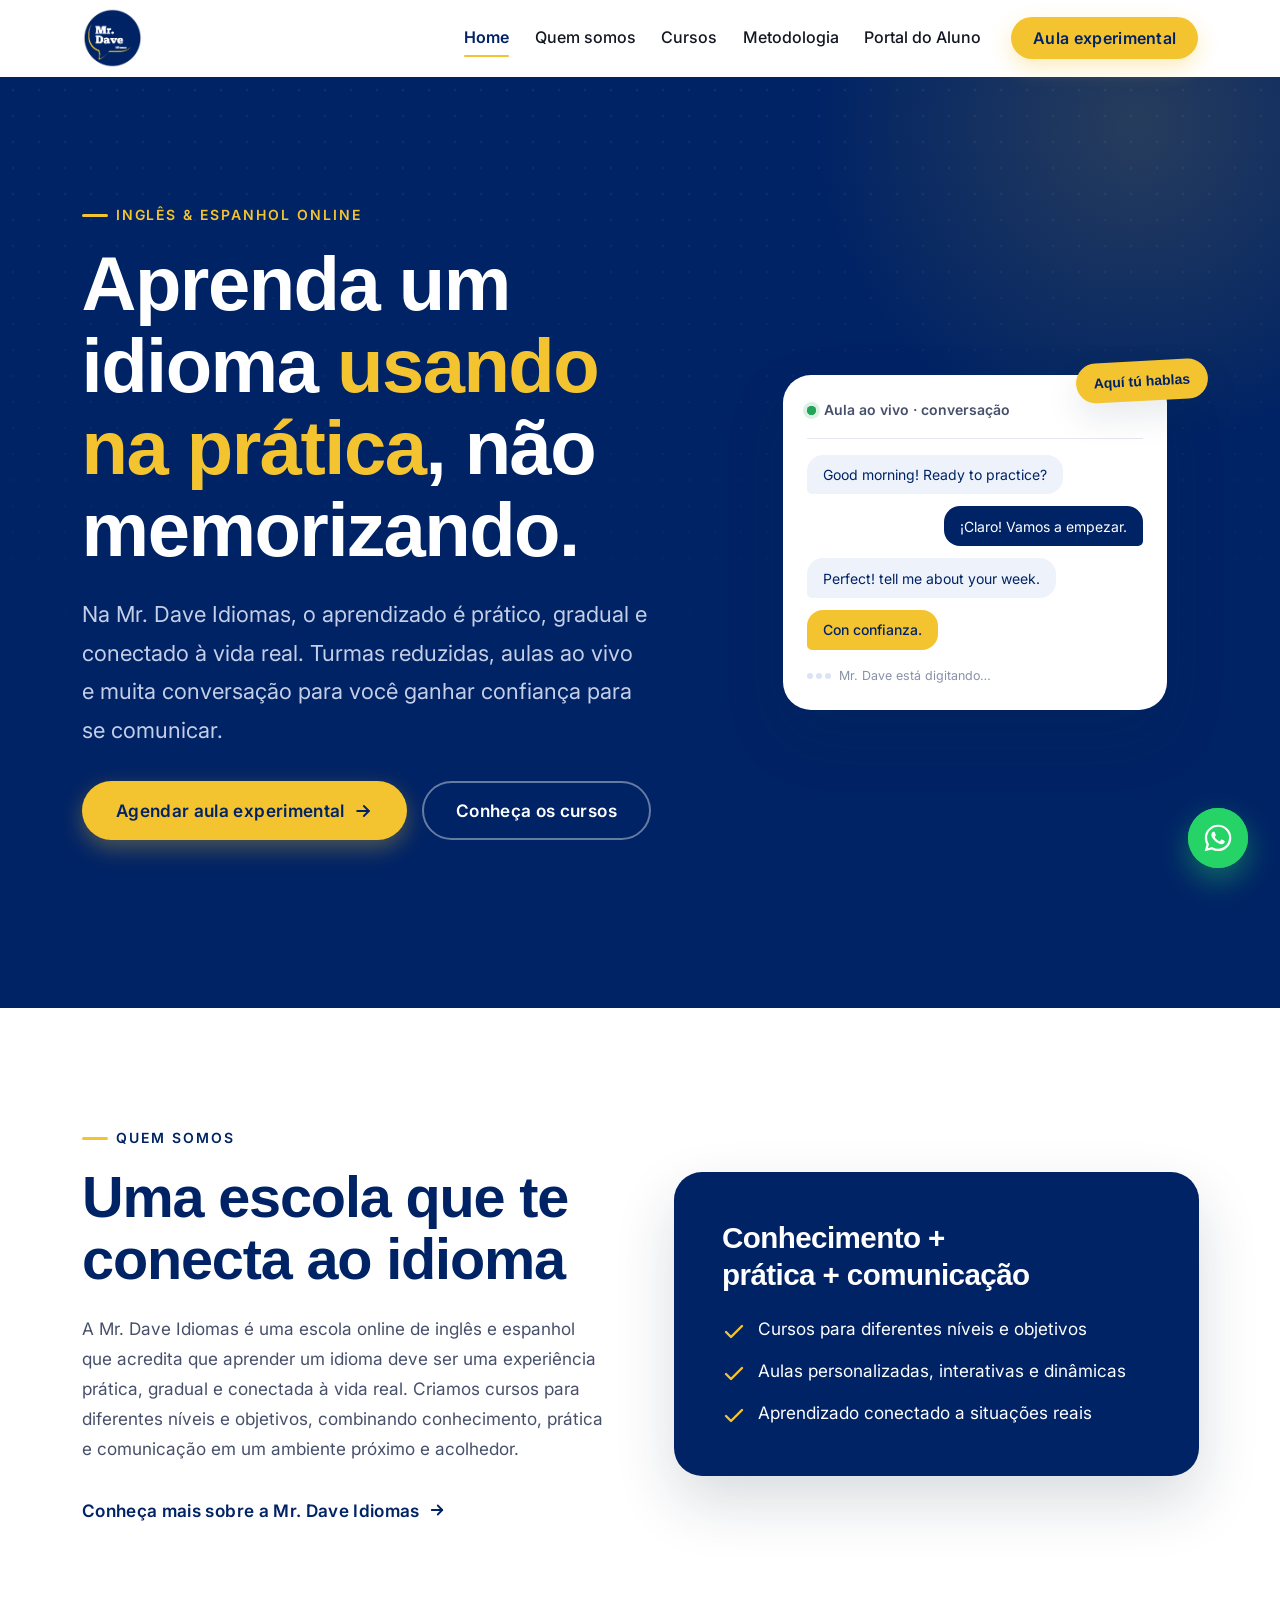
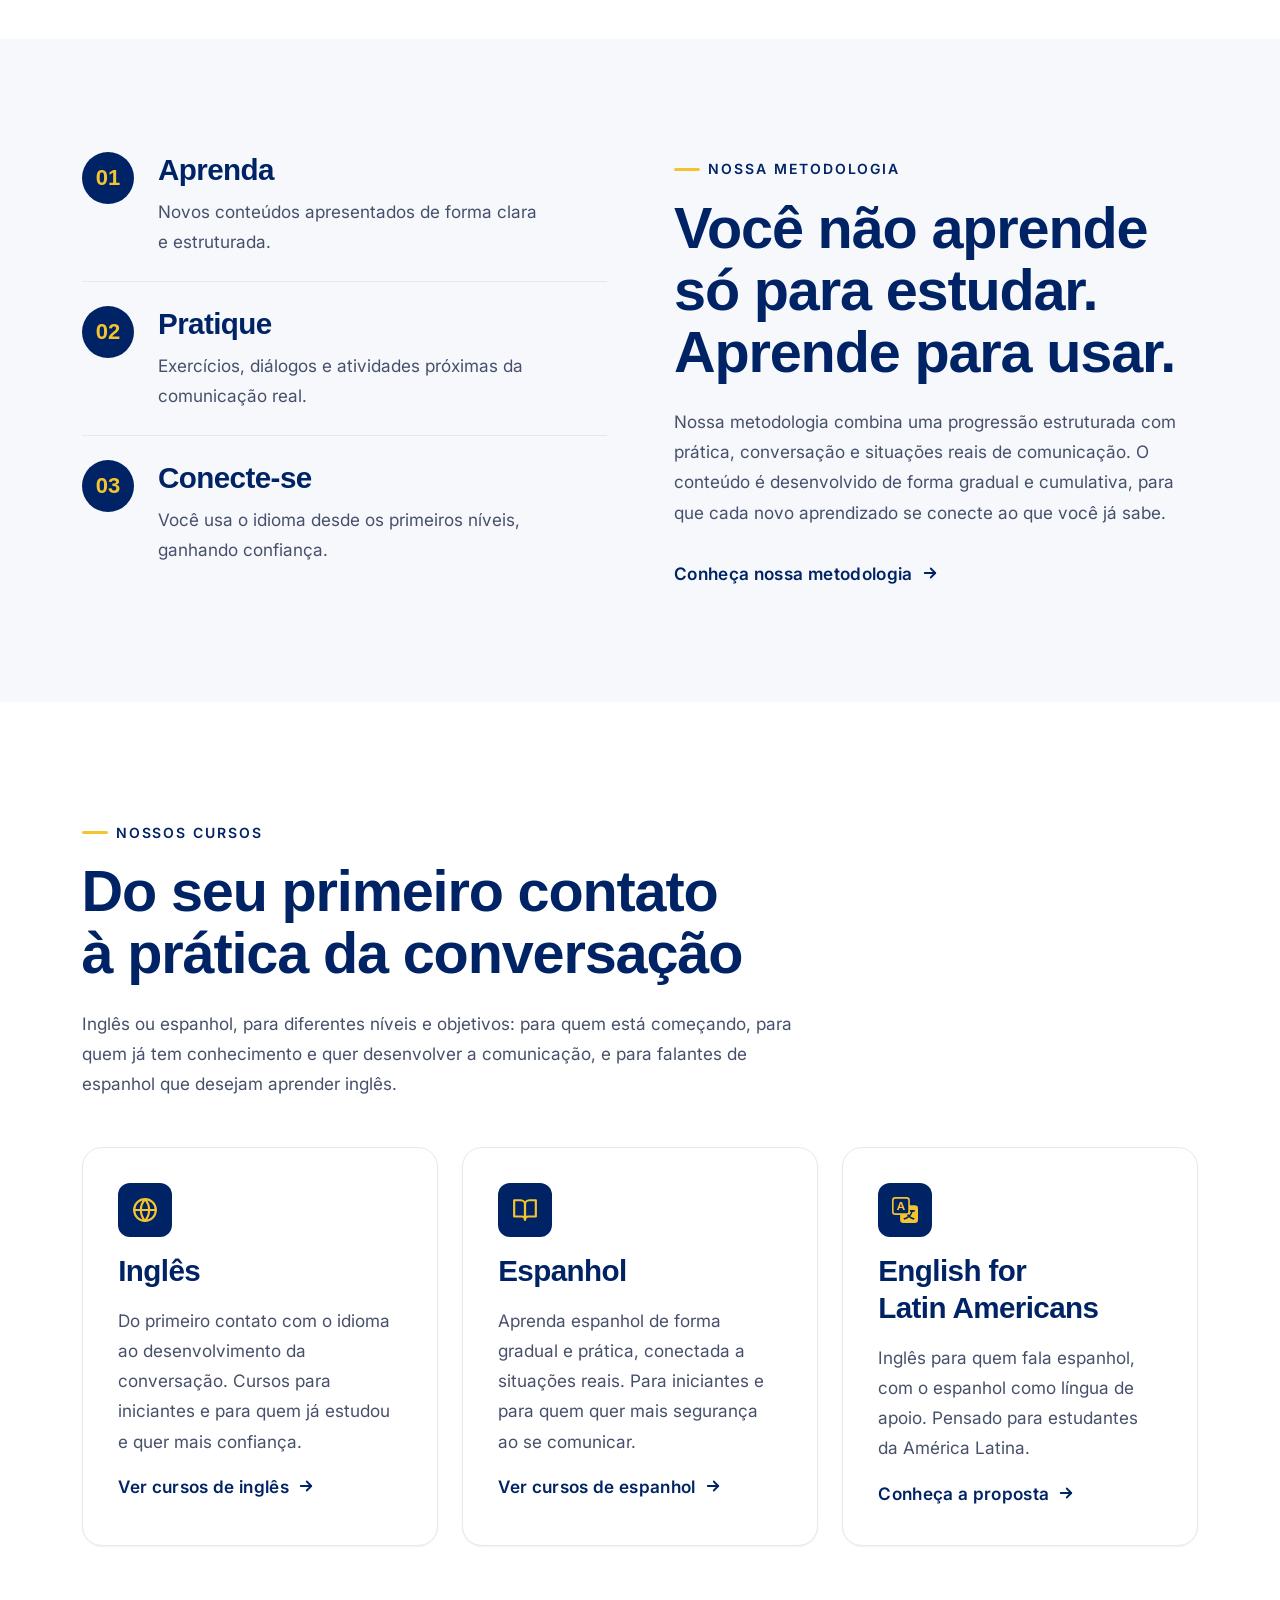
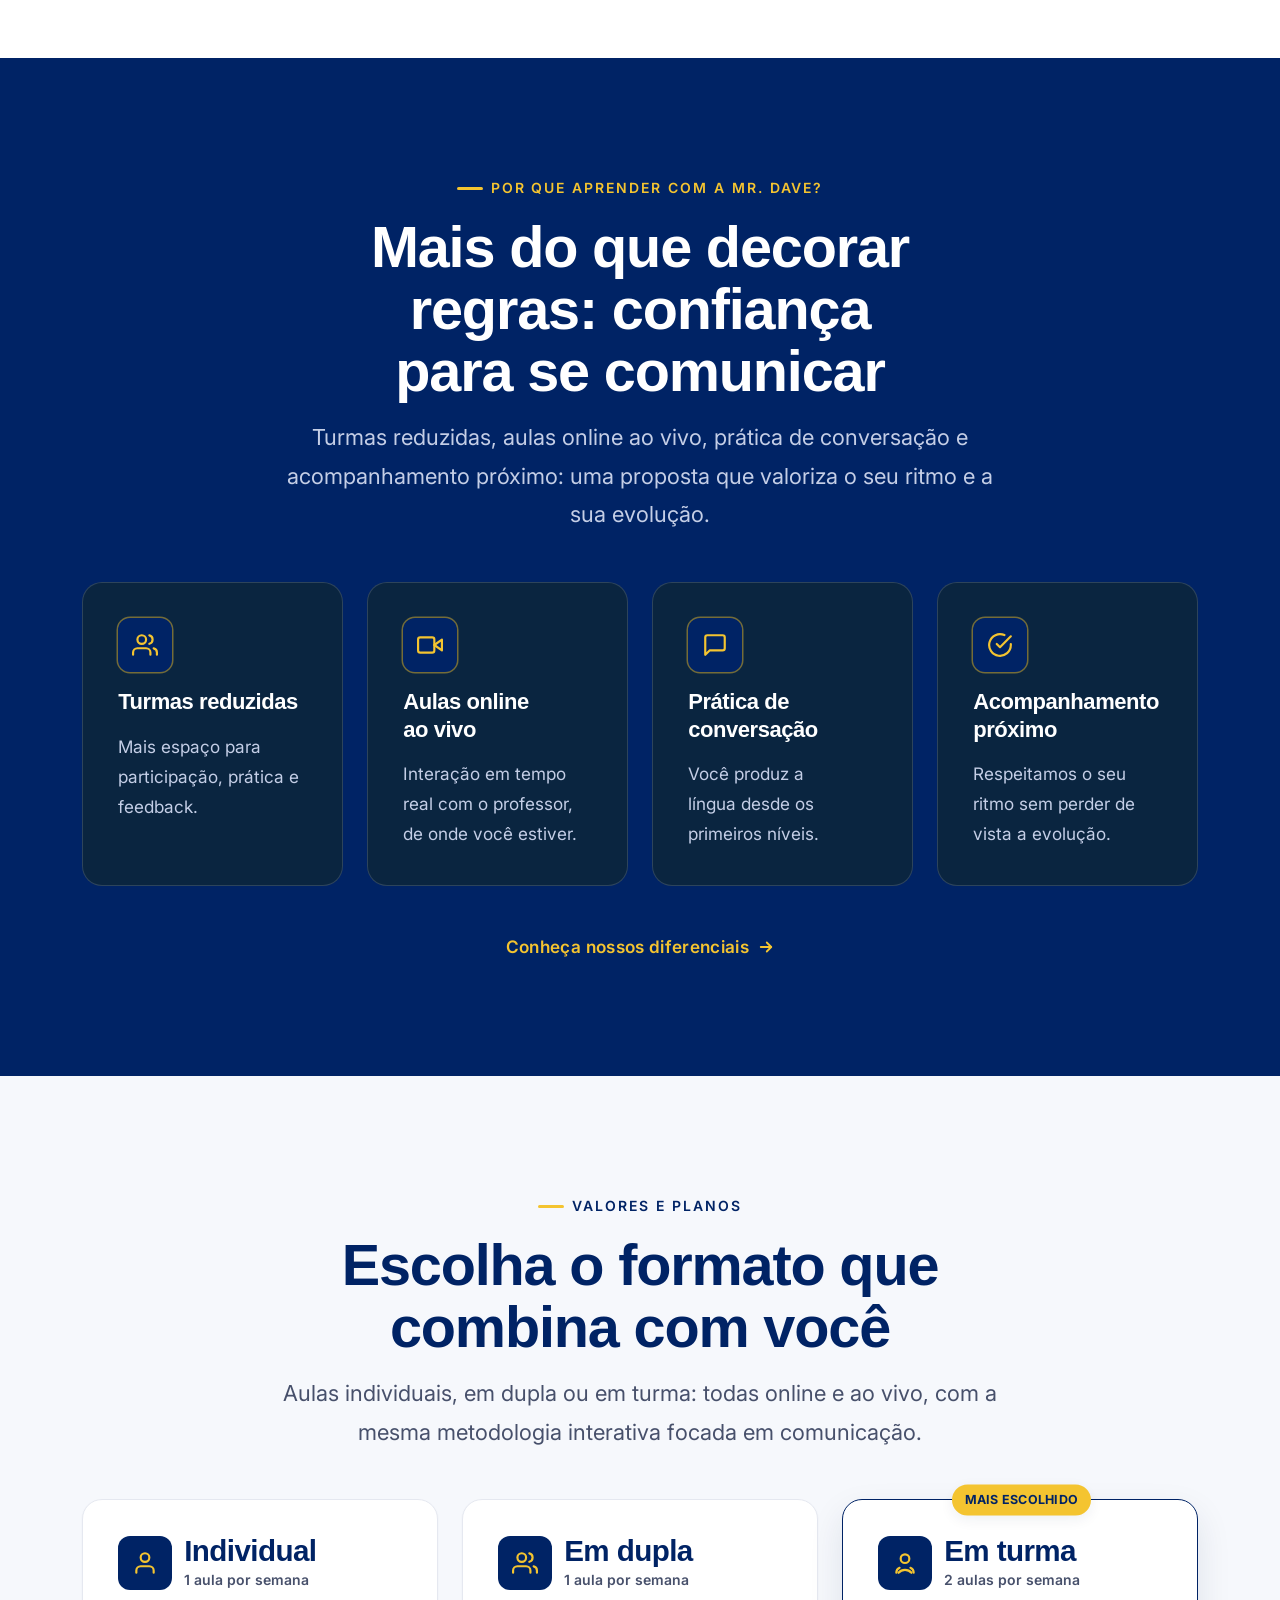
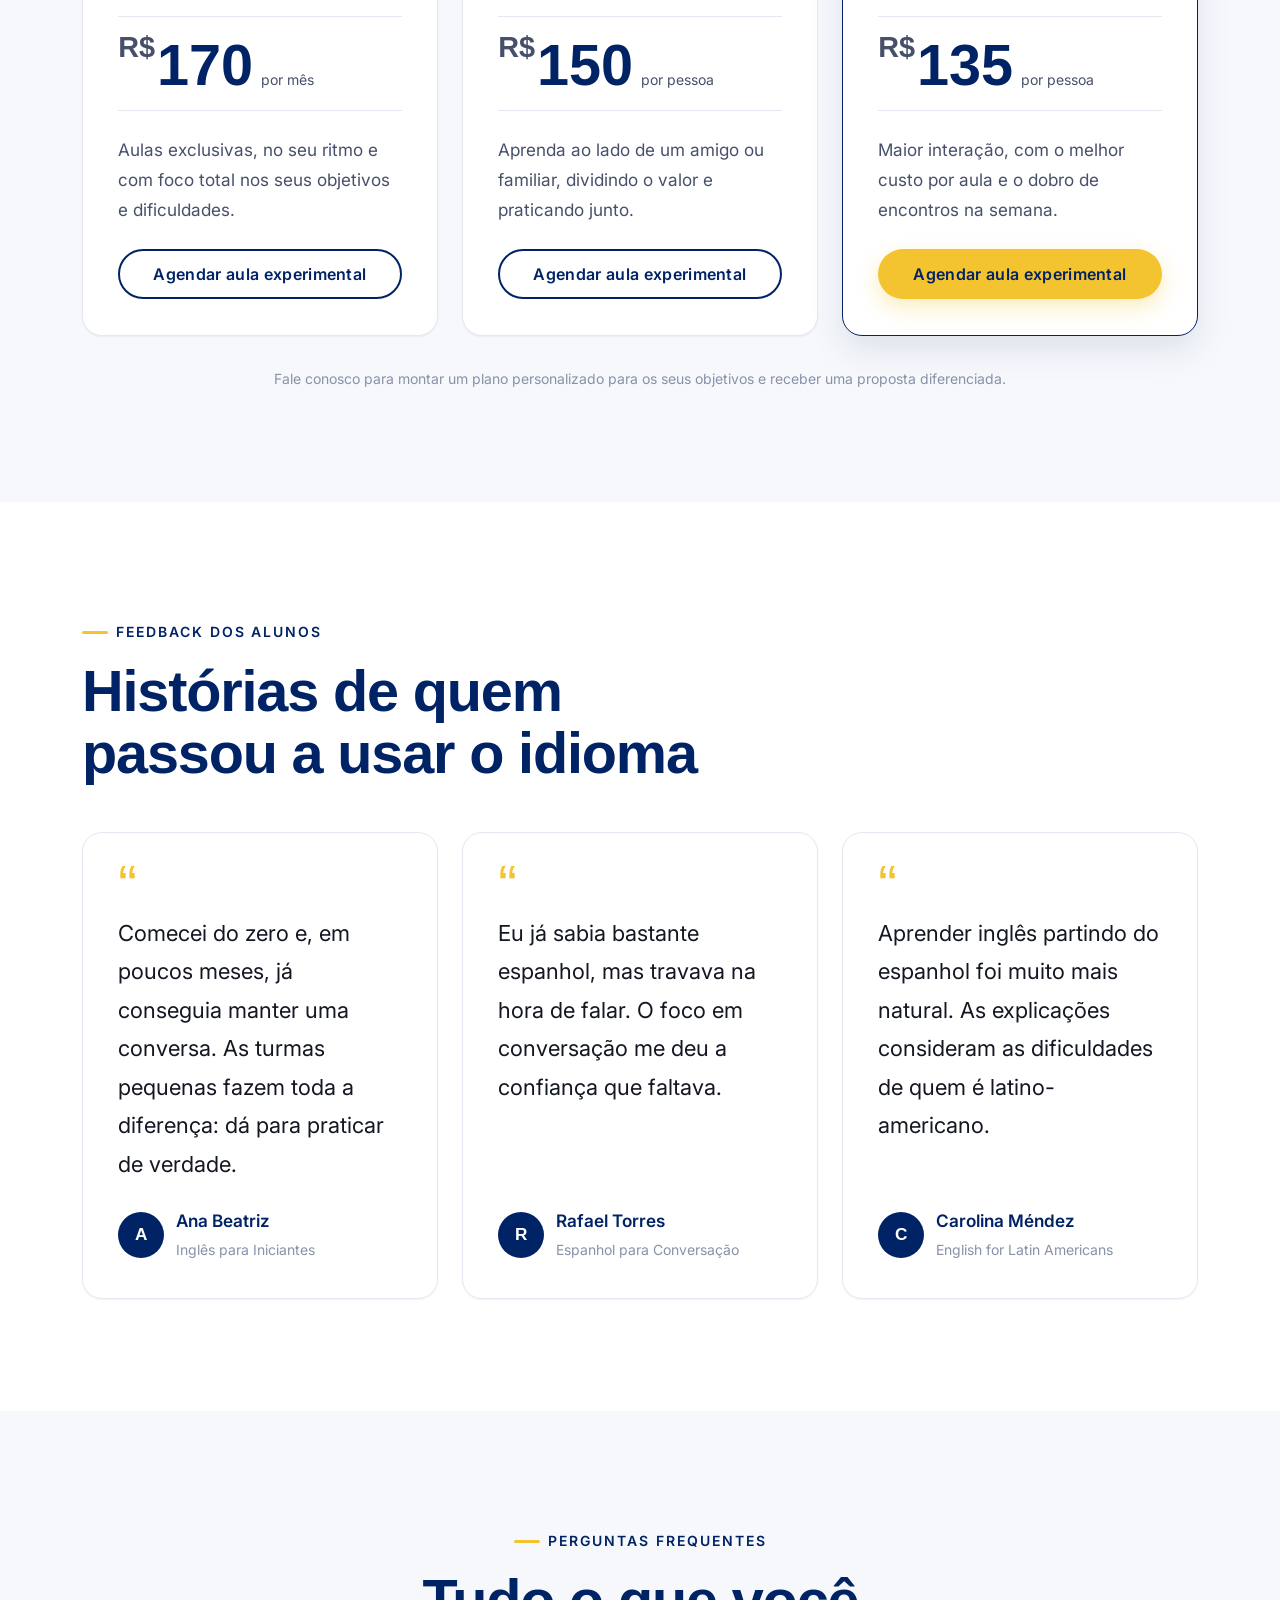
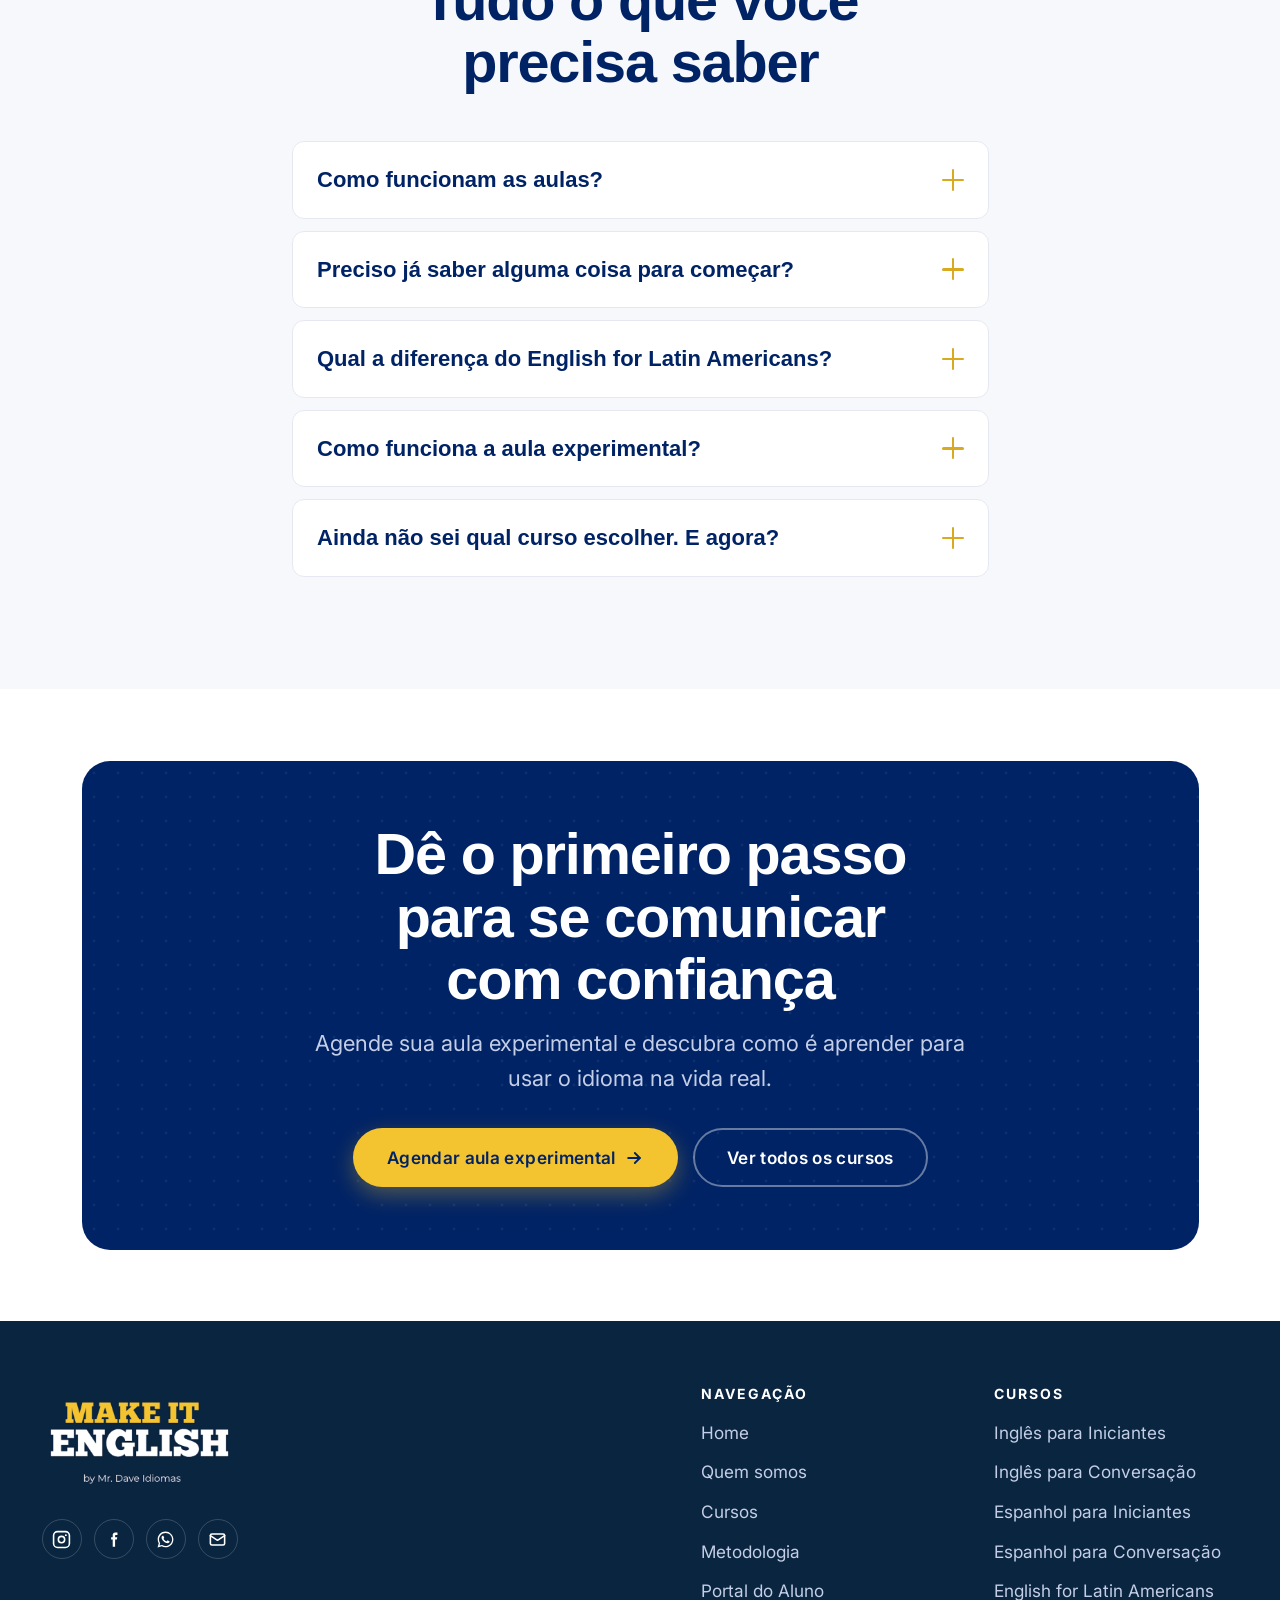
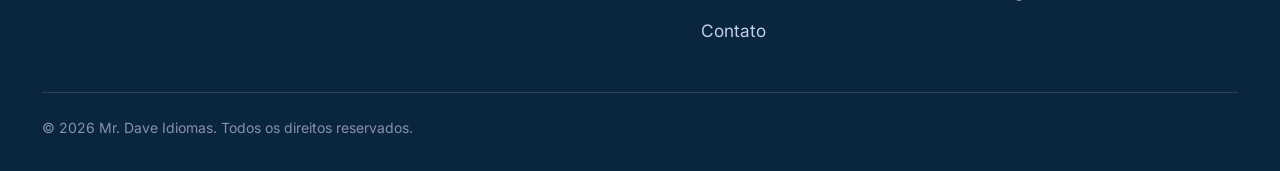
==== commit 5176a145: "Adiciona cache-busting (?v=) nos assets CSS/JS para evitar estilos desatualizados" ====
--- a/index.html
+++ b/index.html
@@ -6,24 +6,154 @@
   <title>Mr. Dave Idiomas — Cursos online de inglês e espanhol</title>
   <meta name="description" content="Escola online de inglês e espanhol. Aprenda para usar: turmas reduzidas, aulas ao vivo, prática de conversação e acompanhamento próximo. Agende sua aula experimental." />
 
-  <link rel="icon" href="/assets/logos/favicon.png" type="image/svg+xml" />
+  <link rel="canonical" href="https://mrdaveidiomas.com.br/" />
+  <meta name="robots" content="index, follow, max-image-preview:large, max-snippet:-1, max-video-preview:-1" />
+  <meta name="author" content="Mr. Dave Idiomas" />
+  <meta name="keywords" content="curso de inglês online, curso de espanhol online, aula de inglês ao vivo, aula de conversação, inglês para iniciantes, espanhol para iniciantes, English for Latin Americans, escola de idiomas online, Mr. Dave Idiomas" />
+
+  <link rel="icon" href="/assets/logos/favicon.png" type="image/png" />
   <link rel="apple-touch-icon" href="/assets/logos/mr-dave-tile.png" />
   <meta name="theme-color" content="#002365" />
 
   <!-- Open Graph -->
   <meta property="og:type" content="website" />
-  <meta property="og:title" content="Mr. Dave Idiomas — Aprenda para usar" />
-  <meta property="og:description" content="Cursos online de inglês e espanhol com prática, conversação e acompanhamento próximo." />
-  <meta property="og:image" content="/assets/logos/mr-dave-tile.png" />
+  <meta property="og:site_name" content="Mr. Dave Idiomas" />
+  <meta property="og:locale" content="pt_BR" />
+  <meta property="og:url" content="https://mrdaveidiomas.com.br/" />
+  <meta property="og:title" content="Mr. Dave Idiomas — Cursos online de inglês e espanhol" />
+  <meta property="og:description" content="Aprenda para usar: aulas ao vivo, turmas reduzidas, prática de conversação e acompanhamento próximo. Agende sua aula experimental." />
+  <meta property="og:image" content="https://mrdaveidiomas.com.br/assets/img/og-image.png" />
+  <meta property="og:image:width" content="1200" />
+  <meta property="og:image:height" content="630" />
+  <meta property="og:image:alt" content="Mr. Dave Idiomas — cursos online de inglês e espanhol" />
+
+  <!-- Twitter -->
+  <meta name="twitter:card" content="summary_large_image" />
+  <meta name="twitter:title" content="Mr. Dave Idiomas — Cursos online de inglês e espanhol" />
+  <meta name="twitter:description" content="Aprenda para usar: aulas ao vivo, turmas reduzidas e muita conversação. Agende sua aula experimental." />
+  <meta name="twitter:image" content="https://mrdaveidiomas.com.br/assets/img/og-image.png" />
 
   <link rel="preconnect" href="https://fonts.googleapis.com" />
   <link rel="preconnect" href="https://fonts.gstatic.com" crossorigin />
   <link href="https://fonts.googleapis.com/css2?family=Inter:wght@400;500;600;700&family=Roboto+Slab:wght@400;500;700;900&display=swap" rel="stylesheet" />
 
-  <link rel="stylesheet" href="/assets/css/tokens.css" />
-  <link rel="stylesheet" href="/assets/css/base.css" />
-  <link rel="stylesheet" href="/assets/css/components.css" />
-  <link rel="stylesheet" href="/assets/css/pages.css" />
+  <link rel="stylesheet" href="/assets/css/tokens.css?v=20260820" />
+  <link rel="stylesheet" href="/assets/css/base.css?v=20260820" />
+  <link rel="stylesheet" href="/assets/css/components.css?v=20260820" />
+  <link rel="stylesheet" href="/assets/css/pages.css?v=20260820" />
+
+  <!-- Dados estruturados (Schema.org) — organização, site, planos e FAQ -->
+  <script type="application/ld+json">
+  {
+    "@context": "https://schema.org",
+    "@graph": [
+      {
+        "@type": "EducationalOrganization",
+        "@id": "https://mrdaveidiomas.com.br/#organization",
+        "name": "Mr. Dave Idiomas",
+        "alternateName": "Mr. Dave Escola de Idiomas",
+        "url": "https://mrdaveidiomas.com.br/",
+        "logo": "https://mrdaveidiomas.com.br/assets/logos/logo.png",
+        "image": "https://mrdaveidiomas.com.br/assets/img/og-image.png",
+        "description": "Escola online de inglês e espanhol. Aulas ao vivo, turmas reduzidas, prática de conversação e acompanhamento próximo, com cursos para diferentes níveis e objetivos.",
+        "email": "mrdaveidiomas@gmail.com",
+        "telephone": "+55-12-98833-6873",
+        "founder": {
+          "@type": "Person",
+          "name": "David Pinheiro",
+          "jobTitle": "Fundador e Diretor"
+        },
+        "areaServed": "BR",
+        "knowsLanguage": ["en", "es", "pt-BR"],
+        "contactPoint": {
+          "@type": "ContactPoint",
+          "contactType": "customer support",
+          "email": "mrdaveidiomas@gmail.com",
+          "telephone": "+55-12-98833-6873",
+          "availableLanguage": ["Portuguese", "English", "Spanish"]
+        },
+        "hasOfferCatalog": {
+          "@type": "OfferCatalog",
+          "name": "Planos de aulas",
+          "itemListElement": [
+            {
+              "@type": "Offer",
+              "name": "Aula individual (1x por semana)",
+              "price": "170.00",
+              "priceCurrency": "BRL"
+            },
+            {
+              "@type": "Offer",
+              "name": "Aula em dupla (1x por semana, por pessoa)",
+              "price": "150.00",
+              "priceCurrency": "BRL"
+            },
+            {
+              "@type": "Offer",
+              "name": "Aula em turma (2x por semana, por pessoa)",
+              "price": "135.00",
+              "priceCurrency": "BRL"
+            }
+          ]
+        }
+      },
+      {
+        "@type": "WebSite",
+        "@id": "https://mrdaveidiomas.com.br/#website",
+        "url": "https://mrdaveidiomas.com.br/",
+        "name": "Mr. Dave Idiomas",
+        "inLanguage": "pt-BR",
+        "publisher": { "@id": "https://mrdaveidiomas.com.br/#organization" }
+      },
+      {
+        "@type": "FAQPage",
+        "@id": "https://mrdaveidiomas.com.br/#faq",
+        "mainEntity": [
+          {
+            "@type": "Question",
+            "name": "Como funcionam as aulas?",
+            "acceptedAnswer": {
+              "@type": "Answer",
+              "text": "As aulas são online e ao vivo, em turmas reduzidas. Você participa de explicações claras, atividades e muita prática de conversação, com acompanhamento próximo do professor."
+            }
+          },
+          {
+            "@type": "Question",
+            "name": "Preciso já saber alguma coisa para começar?",
+            "acceptedAnswer": {
+              "@type": "Answer",
+              "text": "Não. Temos cursos para quem está começando do zero e também para quem já possui conhecimento e quer desenvolver a comunicação. Você não precisa saber inglês ou espanhol para começar."
+            }
+          },
+          {
+            "@type": "Question",
+            "name": "Qual a diferença do English for Latin Americans?",
+            "acceptedAnswer": {
+              "@type": "Answer",
+              "text": "É um curso de inglês desenvolvido especialmente para falantes de espanhol. O espanhol é usado como língua de apoio nas explicações, enquanto o inglês está presente nos exemplos, atividades e práticas."
+            }
+          },
+          {
+            "@type": "Question",
+            "name": "Como funciona a aula experimental?",
+            "acceptedAnswer": {
+              "@type": "Answer",
+              "text": "Basta preencher o formulário de contato com seus dados e objetivos. Nossa equipe entra em contato para agendar sua aula experimental e indicar o caminho mais adequado para você."
+            }
+          },
+          {
+            "@type": "Question",
+            "name": "Ainda não sei qual curso escolher. E agora?",
+            "acceptedAnswer": {
+              "@type": "Answer",
+              "text": "Fale com a nossa equipe pelo formulário de contato ou pelo WhatsApp. Vamos entender seus objetivos e ajudar a encontrar o curso ideal para o seu momento."
+            }
+          }
+        ]
+      }
+    ]
+  }
+  </script>
 </head>
 <body data-page="home">
   <div id="site-header"></div>
@@ -549,7 +679,7 @@
 
   <div id="site-footer"></div>
 
-  <script src="/assets/js/includes.js"></script>
-  <script src="/assets/js/main.js"></script>
+  <script src="/assets/js/includes.js?v=20260820"></script>
+  <script src="/assets/js/main.js?v=20260820"></script>
 </body>
 </html>
--- a/assets/css/pages.css
+++ b/assets/css/pages.css
@@ -364,8 +364,12 @@
   margin-top: 2px;
 }
 
-/* ---- Foto emoldurada (com detalhe amarelo) ---------------------------- */
+/* ---- Foto emoldurada (com detalhe amarelo e legenda) ------------------ */
 .photo-frame {
+  margin: 0;
+}
+
+.photo-frame__media {
   position: relative;
   isolation: isolate;
 }
@@ -384,7 +388,6 @@
 .photo-frame__img {
   position: relative;
   z-index: 1;
-  margin: 0;
   border-radius: var(--radius-xl);
   overflow: hidden;
   box-shadow: var(--shadow-lg);
@@ -403,6 +406,186 @@
   block-size: 100%;
   aspect-ratio: 4 / 5;
   object-fit: cover;
+}
+
+.photo-frame__caption {
+  display: flex;
+  flex-direction: column;
+  gap: 2px;
+  margin-top: var(--space-5);
+  padding-inline-start: var(--space-4);
+  border-inline-start: 3px solid var(--color-yellow);
+}
+
+.photo-frame__name {
+  font-family: var(--font-display);
+  font-weight: var(--fw-bold);
+  font-size: var(--fs-lg);
+  color: var(--color-navy);
+  line-height: var(--lh-snug);
+}
+
+.photo-frame__role {
+  font-size: var(--fs-sm);
+  font-weight: var(--fw-semibold);
+  letter-spacing: var(--ls-wide);
+  color: var(--color-ink-soft);
+}
+
+/* ---- Portal do aluno: preview em "janela de navegador" ---------------- */
+.portal-mock {
+  background: var(--color-white);
+  border: 1px solid var(--color-line);
+  border-radius: var(--radius-lg);
+  box-shadow: var(--shadow-lg);
+  overflow: hidden;
+}
+
+.portal-mock__bar {
+  display: flex;
+  align-items: center;
+  gap: var(--space-3);
+  padding: var(--space-3) var(--space-4);
+  background: var(--color-surface-alt);
+  border-bottom: 1px solid var(--color-line);
+}
+
+.portal-mock__dots {
+  display: flex;
+  gap: 6px;
+  flex-shrink: 0;
+}
+
+.portal-mock__dots span {
+  inline-size: 10px;
+  block-size: 10px;
+  border-radius: var(--radius-pill);
+  background: var(--color-navy-100);
+}
+
+.portal-mock__url {
+  flex: 1;
+  font-size: var(--fs-xs);
+  color: var(--color-ink-faint);
+  background: var(--color-white);
+  padding: 5px 12px;
+  border-radius: var(--radius-pill);
+  border: 1px solid var(--color-line);
+  text-align: center;
+  white-space: nowrap;
+  overflow: hidden;
+  text-overflow: ellipsis;
+}
+
+.portal-mock__body {
+  display: grid;
+  gap: var(--space-4);
+  padding: var(--space-5);
+}
+
+.portal-mock__greet {
+  display: flex;
+  align-items: center;
+  gap: var(--space-3);
+}
+
+.portal-mock__avatar {
+  display: grid;
+  place-items: center;
+  inline-size: 44px;
+  block-size: 44px;
+  border-radius: var(--radius-pill);
+  background: var(--color-navy);
+  color: var(--color-white);
+  font-family: var(--font-display);
+  font-weight: var(--fw-bold);
+  flex-shrink: 0;
+}
+
+.portal-mock__greet strong {
+  display: block;
+  color: var(--color-navy);
+}
+
+.portal-mock__sub {
+  font-size: var(--fs-sm);
+  color: var(--color-ink-faint);
+}
+
+.portal-mock__progress {
+  display: grid;
+  gap: var(--space-2);
+  padding: var(--space-4);
+  background: var(--color-navy);
+  border-radius: var(--radius-md);
+}
+
+.portal-mock__progress-head {
+  display: flex;
+  justify-content: space-between;
+  align-items: center;
+  color: var(--color-white);
+  font-weight: var(--fw-semibold);
+  font-size: var(--fs-sm);
+}
+
+.portal-mock__level {
+  color: var(--color-yellow);
+}
+
+.progress-bar {
+  block-size: 8px;
+  border-radius: var(--radius-pill);
+  background: rgba(255, 255, 255, 0.16);
+  overflow: hidden;
+}
+
+.progress-bar span {
+  display: block;
+  block-size: 100%;
+  border-radius: var(--radius-pill);
+  background: var(--color-yellow);
+}
+
+.portal-mock__pct {
+  font-size: var(--fs-xs);
+  color: var(--text-on-dark-soft);
+}
+
+.portal-mock__row {
+  display: flex;
+  align-items: center;
+  gap: var(--space-3);
+  padding: var(--space-3) var(--space-4);
+  border: 1px solid var(--color-line);
+  border-radius: var(--radius-md);
+}
+
+.portal-mock__row strong {
+  display: block;
+  color: var(--color-navy);
+  font-size: var(--fs-sm);
+}
+
+.portal-mock__ic {
+  display: grid;
+  place-items: center;
+  inline-size: 34px;
+  block-size: 34px;
+  border-radius: var(--radius-sm);
+  background: var(--color-navy-050);
+  color: var(--color-navy);
+  flex-shrink: 0;
+}
+
+.portal-mock__ic svg {
+  inline-size: 18px;
+  block-size: 18px;
+}
+
+.portal-mock__ic--done {
+  background: var(--color-yellow-100);
+  color: var(--color-yellow-600);
 }
 
 /* ---- Cabeçalho de página interna ---------------------------------------
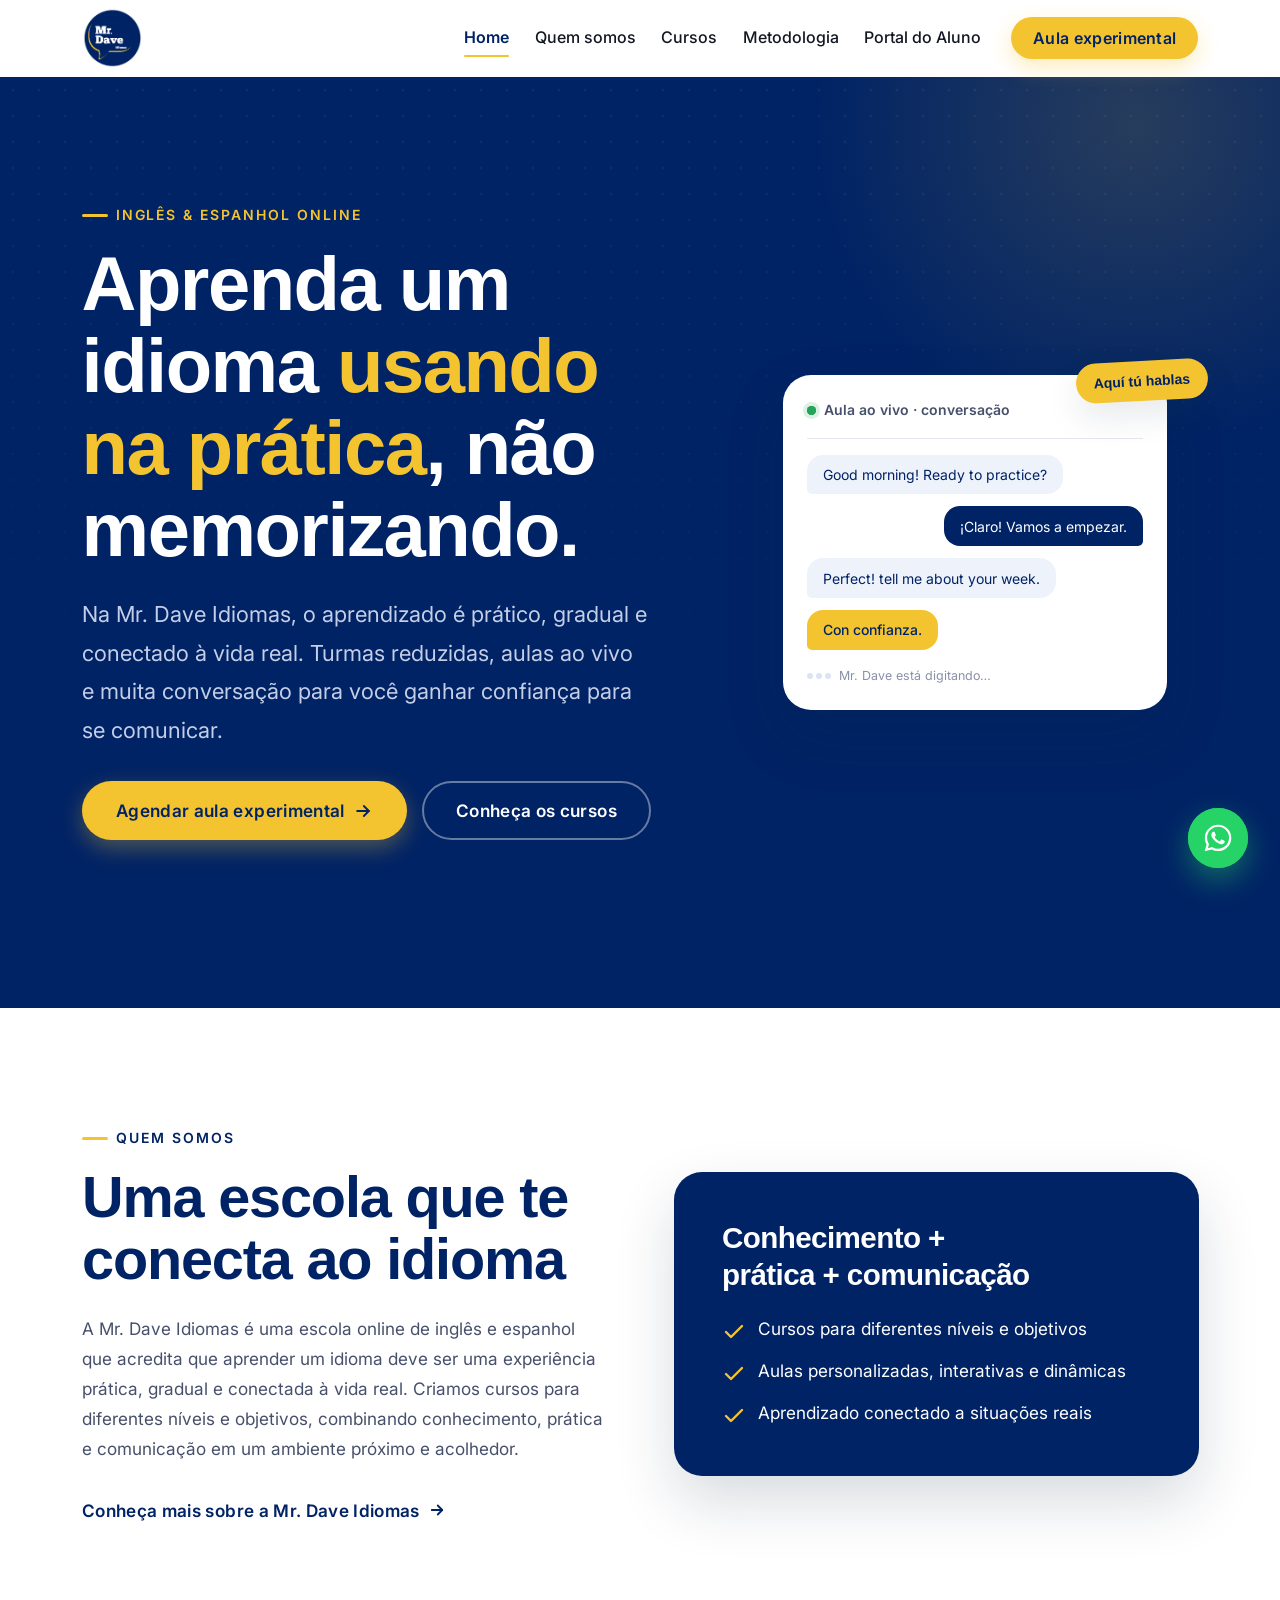
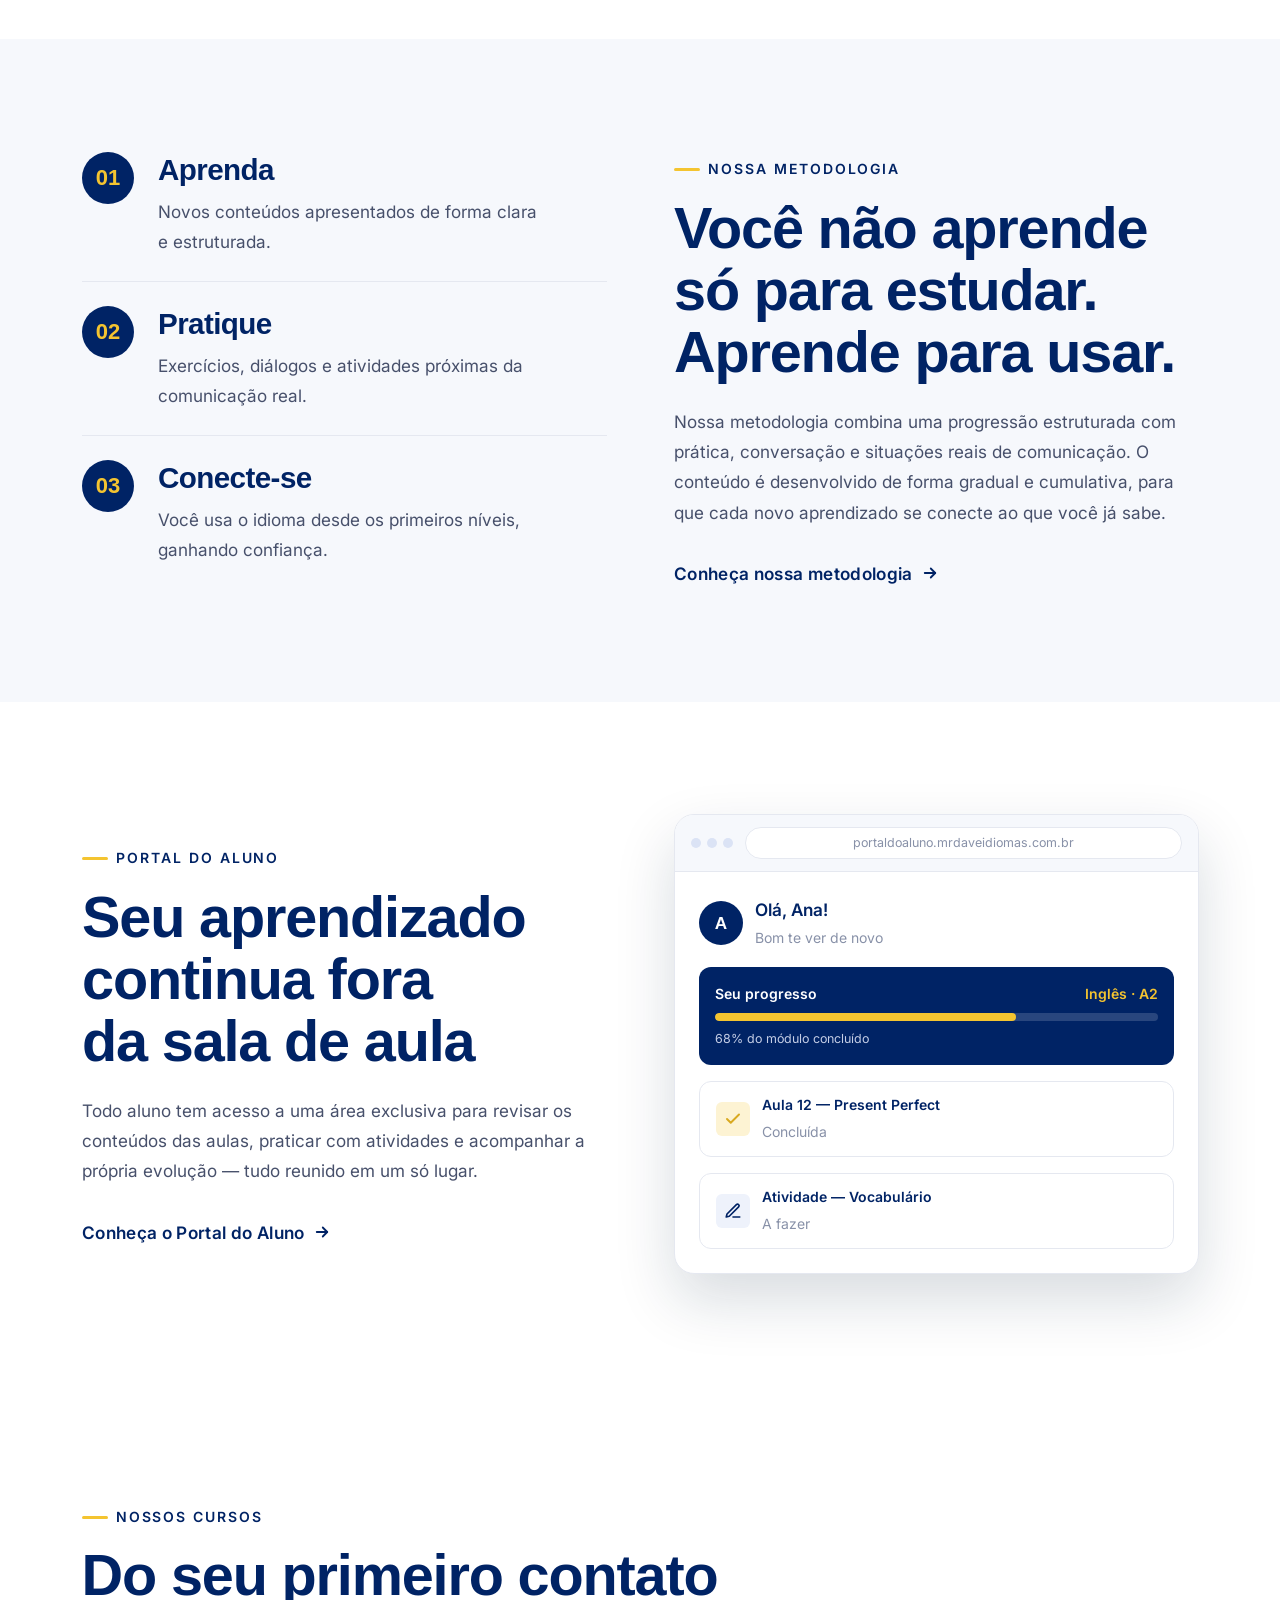
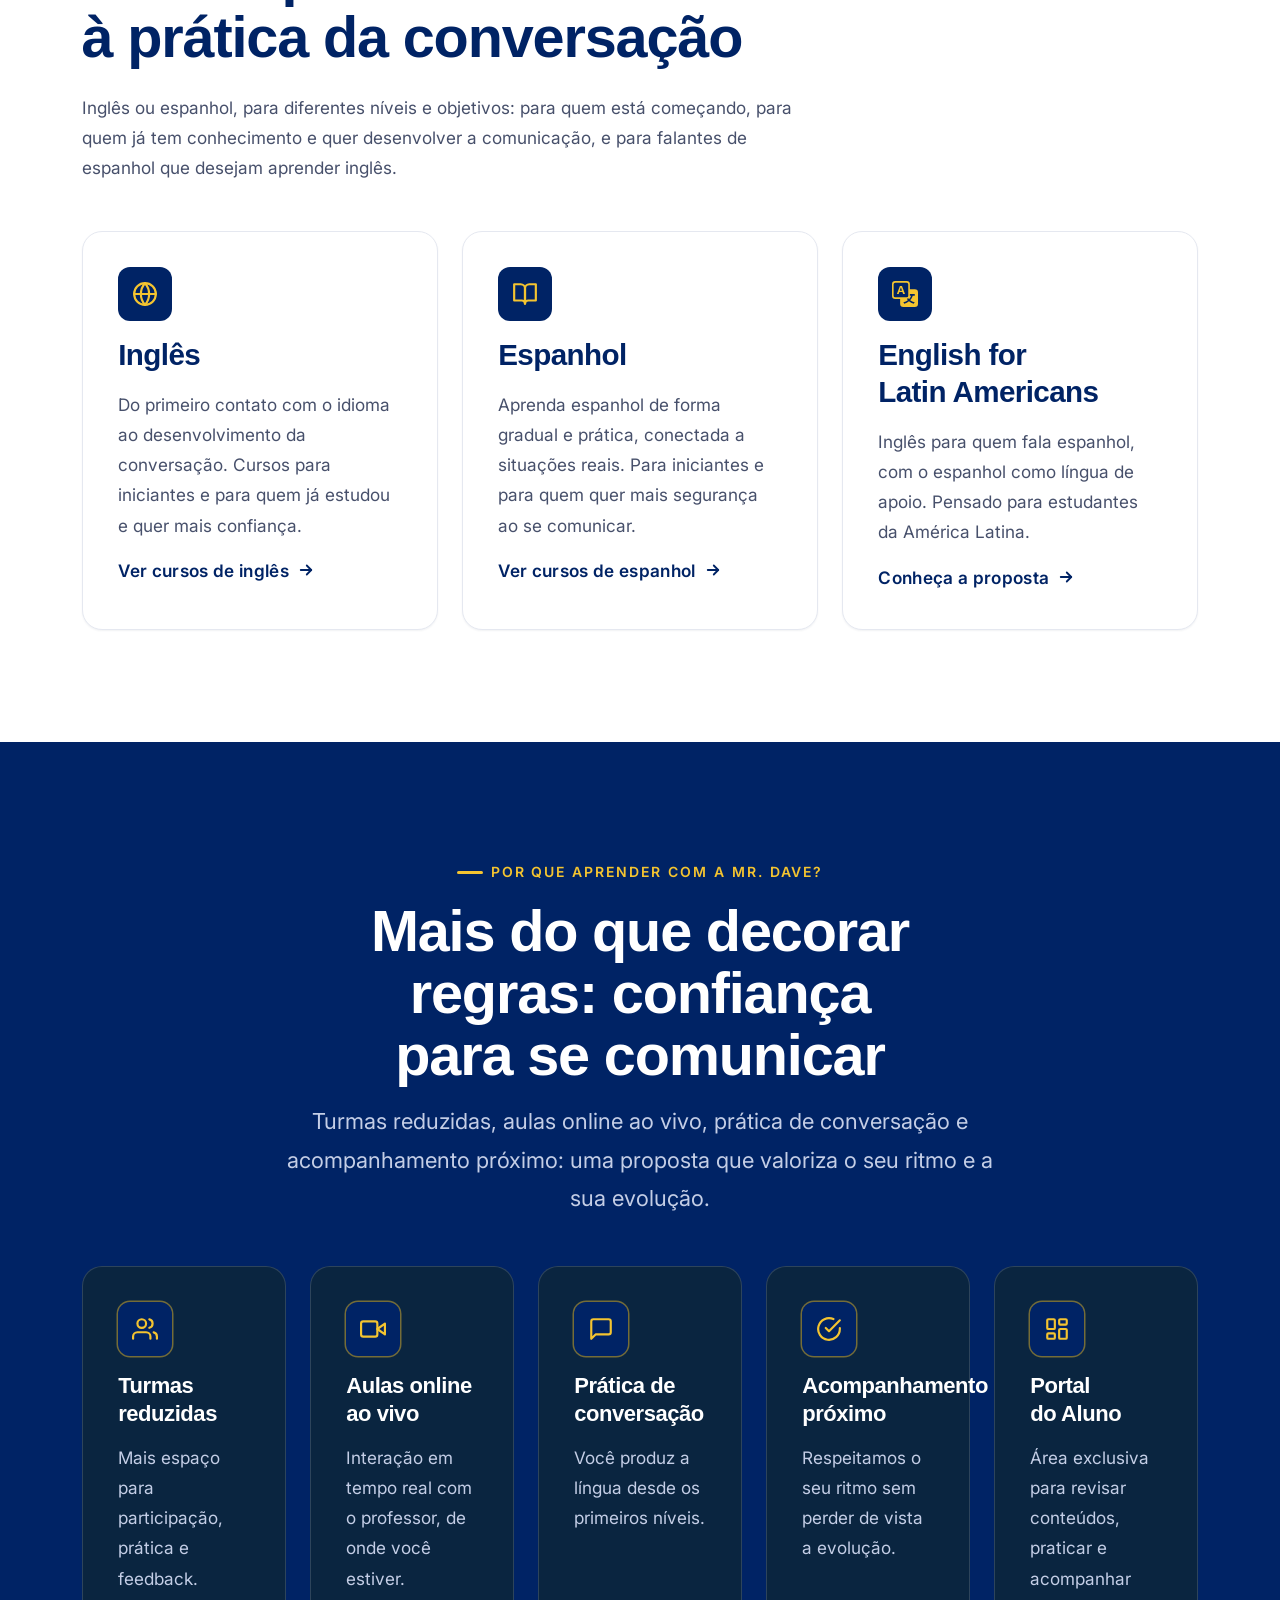
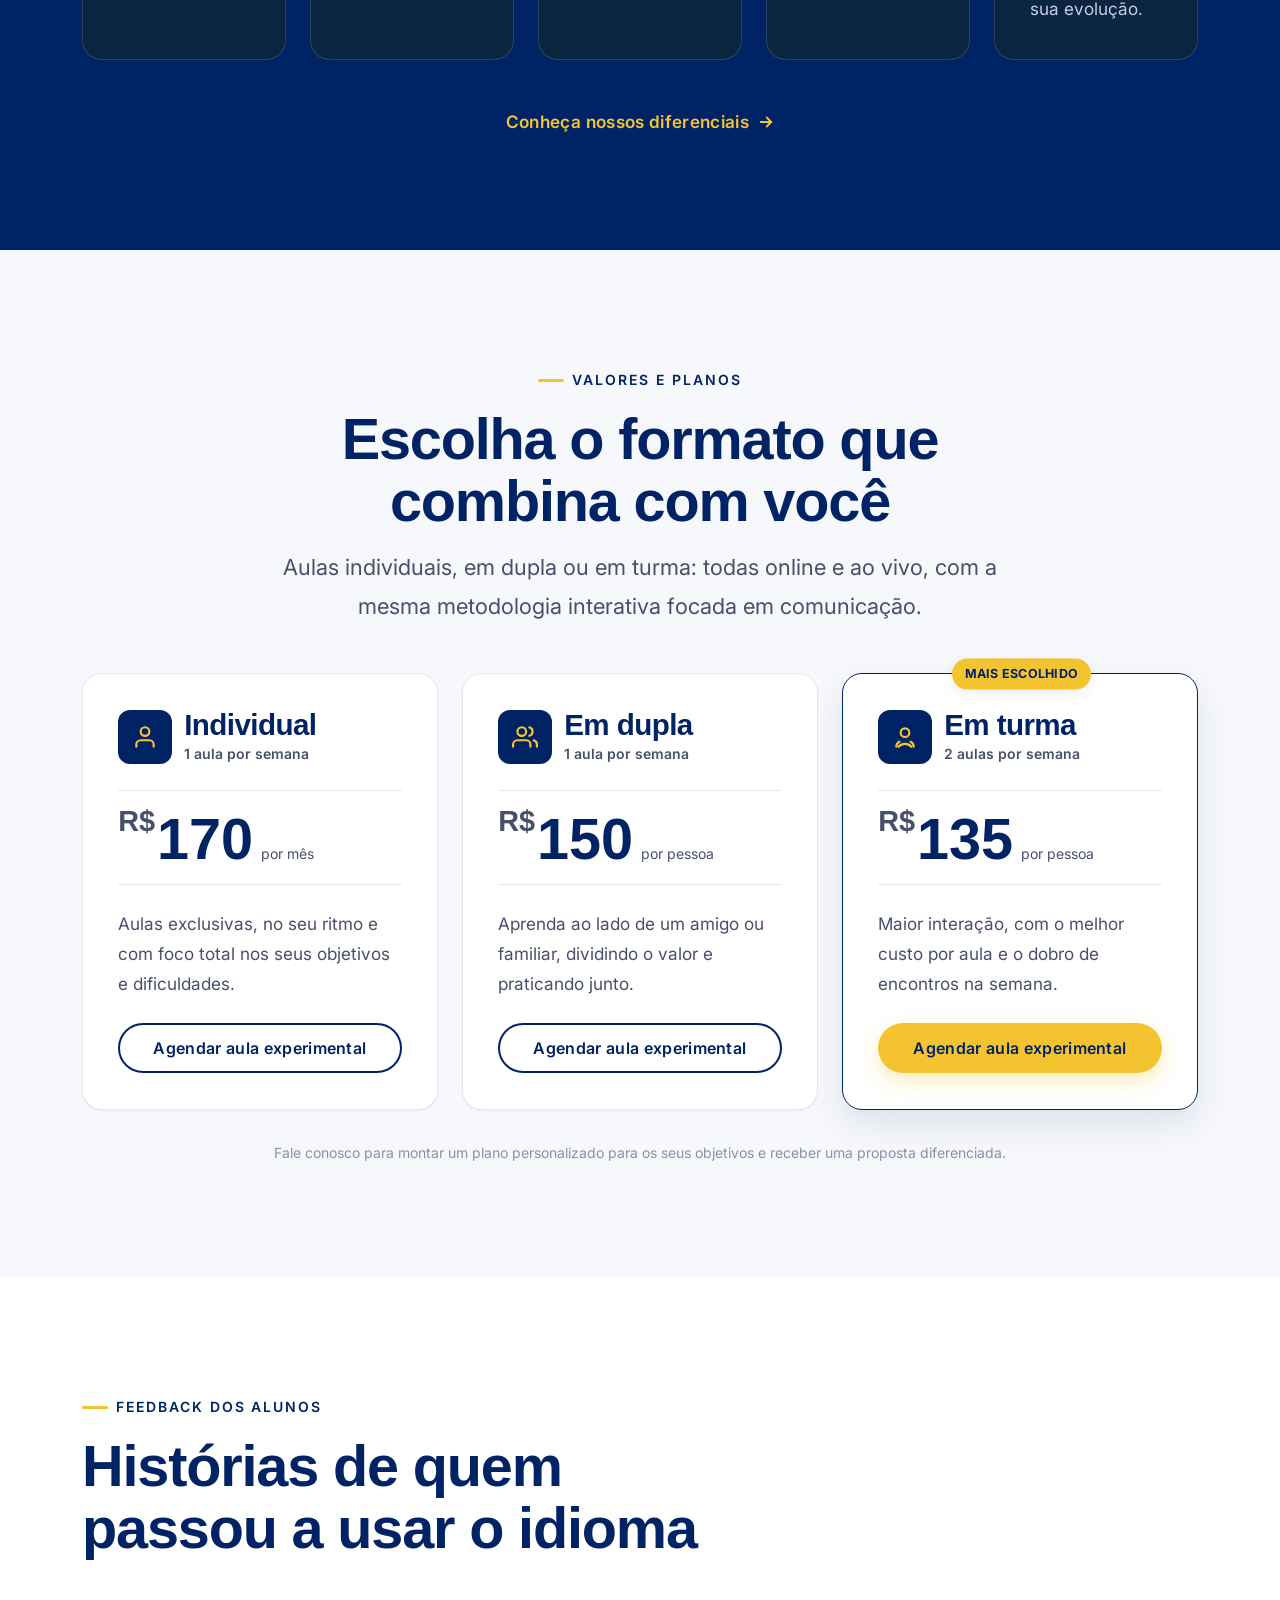
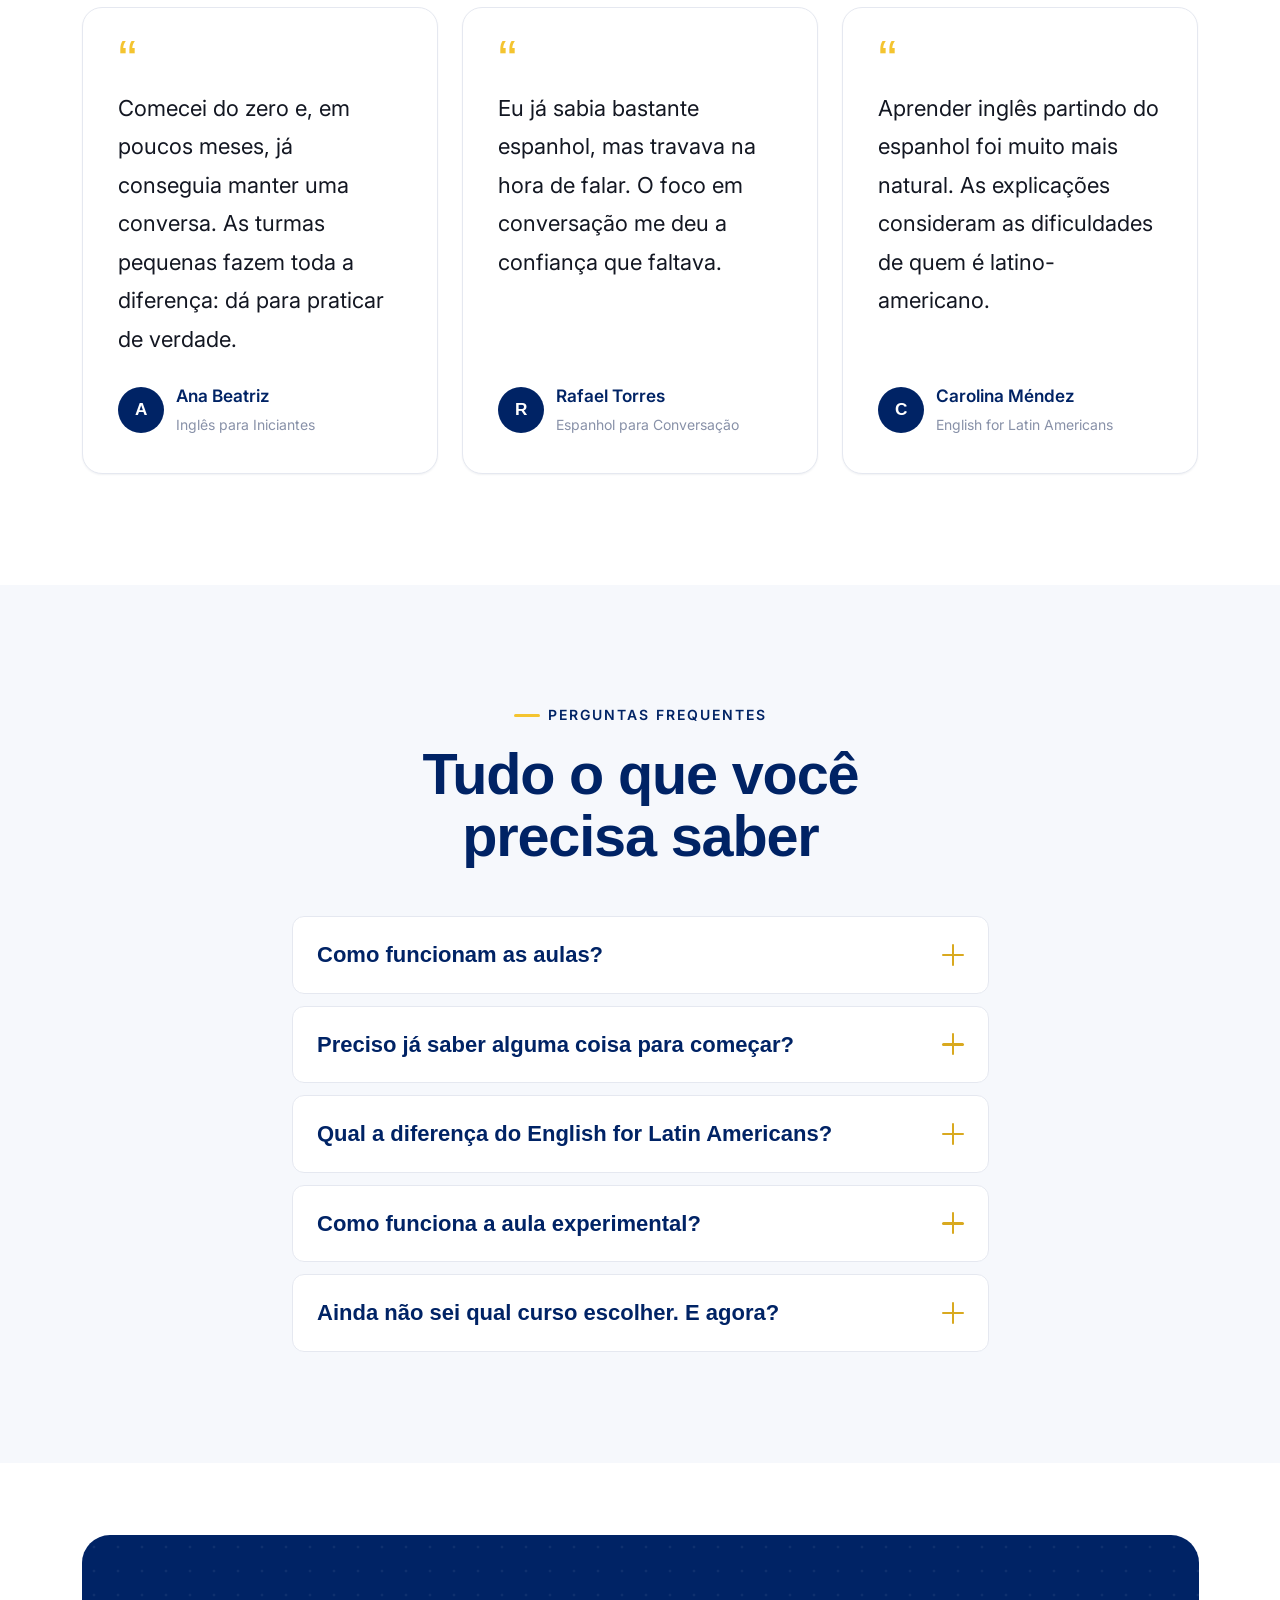
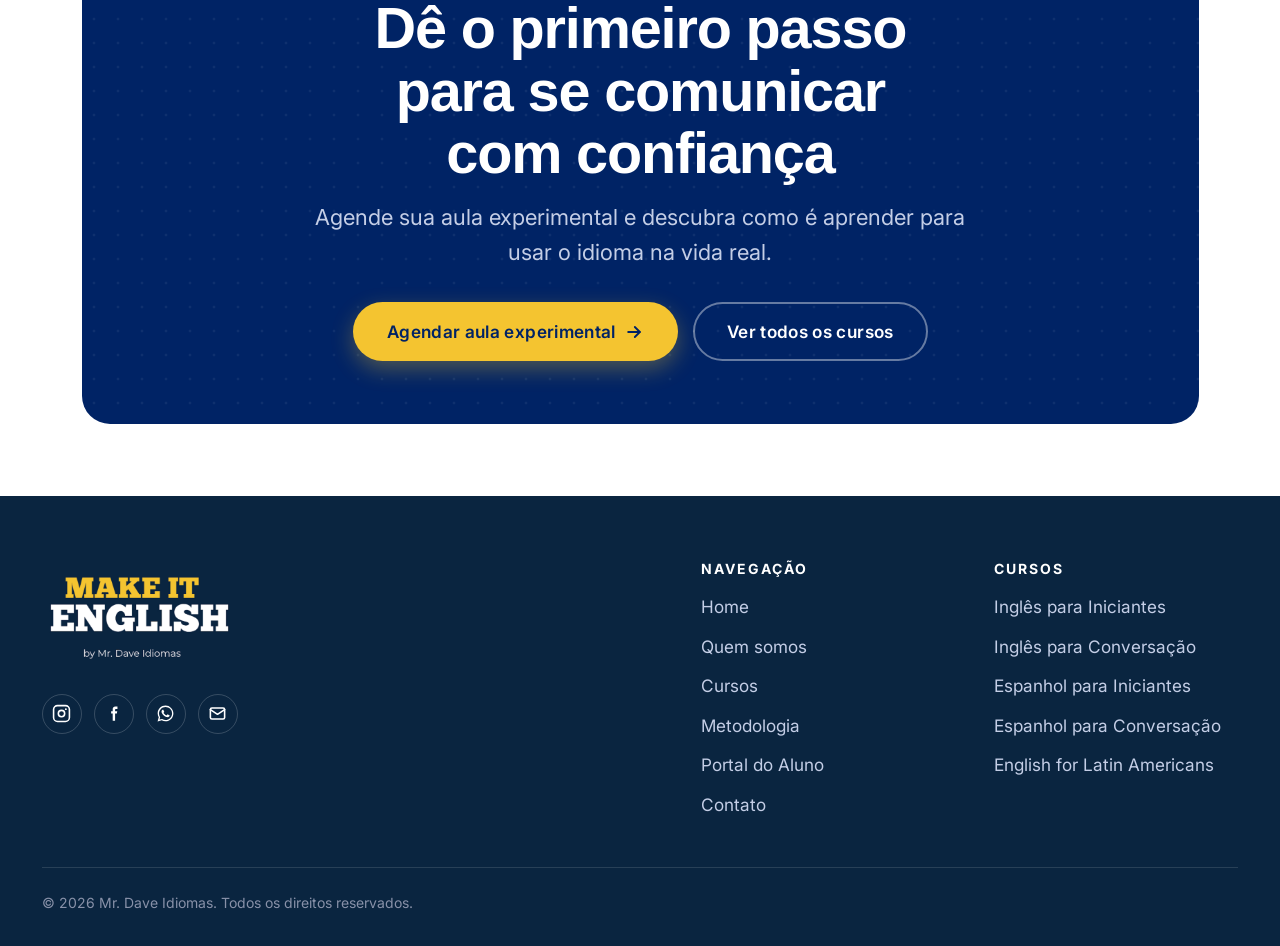
==== commit 41b1be37: "Home: menciona o Portal do Aluno apos a metodologia e adiciona como diferencial na secao Por que" ====
--- a/index.html
+++ b/index.html
@@ -37,10 +37,10 @@
   <link rel="preconnect" href="https://fonts.gstatic.com" crossorigin />
   <link href="https://fonts.googleapis.com/css2?family=Inter:wght@400;500;600;700&family=Roboto+Slab:wght@400;500;700;900&display=swap" rel="stylesheet" />
 
-  <link rel="stylesheet" href="/assets/css/tokens.css?v=20260820" />
-  <link rel="stylesheet" href="/assets/css/base.css?v=20260820" />
-  <link rel="stylesheet" href="/assets/css/components.css?v=20260820" />
-  <link rel="stylesheet" href="/assets/css/pages.css?v=20260820" />
+  <link rel="stylesheet" href="/assets/css/tokens.css?v=20260821" />
+  <link rel="stylesheet" href="/assets/css/base.css?v=20260821" />
+  <link rel="stylesheet" href="/assets/css/components.css?v=20260821" />
+  <link rel="stylesheet" href="/assets/css/pages.css?v=20260821" />
 
   <!-- Dados estruturados (Schema.org) — organização, site, planos e FAQ -->
   <script type="application/ld+json">
@@ -301,6 +301,66 @@
       </div>
     </section>
 
+    <!-- ================= PORTAL DO ALUNO ================= -->
+    <section class="section">
+      <div class="container">
+        <div class="split">
+          <div class="split__body" data-reveal>
+            <p class="eyebrow">Portal do Aluno</p>
+            <h2>Seu aprendizado continua fora da sala de aula</h2>
+            <div class="stack" style="--flow: var(--space-4); margin-top: var(--space-5);">
+              <p style="color: var(--color-ink-soft); line-height: var(--lh-relaxed);">
+                Todo aluno tem acesso a uma área exclusiva para revisar os conteúdos
+                das aulas, praticar com atividades e acompanhar a própria evolução —
+                tudo reunido em um só lugar.
+              </p>
+            </div>
+            <a class="arrow-link" href="/portal/" style="margin-top: var(--space-6);">
+              Conheça o Portal do Aluno
+              <svg width="18" height="18" viewBox="0 0 24 24" fill="none" stroke="currentColor" stroke-width="2.4" stroke-linecap="round" stroke-linejoin="round" aria-hidden="true"><path d="M5 12h14"/><path d="m13 6 6 6-6 6"/></svg>
+            </a>
+          </div>
+          <div class="split__media" data-reveal data-reveal-delay="120">
+            <div class="portal-mock" aria-hidden="true">
+              <div class="portal-mock__bar">
+                <div class="portal-mock__dots"><span></span><span></span><span></span></div>
+                <span class="portal-mock__url">portaldoaluno.mrdaveidiomas.com.br</span>
+              </div>
+              <div class="portal-mock__body">
+                <div class="portal-mock__greet">
+                  <span class="portal-mock__avatar">A</span>
+                  <div>
+                    <strong>Olá, Ana!</strong>
+                    <span class="portal-mock__sub">Bom te ver de novo</span>
+                  </div>
+                </div>
+                <div class="portal-mock__progress">
+                  <div class="portal-mock__progress-head">
+                    <span>Seu progresso</span>
+                    <span class="portal-mock__level">Inglês · A2</span>
+                  </div>
+                  <div class="progress-bar"><span style="width: 68%;"></span></div>
+                  <span class="portal-mock__pct">68% do módulo concluído</span>
+                </div>
+                <div class="portal-mock__row">
+                  <span class="portal-mock__ic portal-mock__ic--done">
+                    <svg viewBox="0 0 24 24" fill="none" stroke="currentColor" stroke-width="2.6" stroke-linecap="round" stroke-linejoin="round"><path d="M20 6 9 17l-5-5"/></svg>
+                  </span>
+                  <div><strong>Aula 12 — Present Perfect</strong><span class="portal-mock__sub">Concluída</span></div>
+                </div>
+                <div class="portal-mock__row">
+                  <span class="portal-mock__ic">
+                    <svg viewBox="0 0 24 24" fill="none" stroke="currentColor" stroke-width="2.2" stroke-linecap="round" stroke-linejoin="round"><path d="M12 20h9"/><path d="M16.5 3.5a2.12 2.12 0 0 1 3 3L7 19l-4 1 1-4Z"/></svg>
+                  </span>
+                  <div><strong>Atividade — Vocabulário</strong><span class="portal-mock__sub">A fazer</span></div>
+                </div>
+              </div>
+            </div>
+          </div>
+        </div>
+      </div>
+    </section>
+
     <!-- ================= CURSOS ================= -->
     <section class="section">
       <div class="container">
@@ -385,7 +445,7 @@
           </p>
         </div>
 
-        <div class="grid grid--4" data-reveal-stagger="90">
+        <div class="grid grid--auto" data-reveal-stagger="90">
           <div class="card feature card--hover card--on-dark" data-reveal>
             <span class="icon-badge icon-badge--on-dark" aria-hidden="true">
               <svg viewBox="0 0 24 24" fill="none" stroke="currentColor" stroke-width="2" stroke-linecap="round" stroke-linejoin="round"><path d="M17 21v-2a4 4 0 0 0-4-4H5a4 4 0 0 0-4 4v2"/><circle cx="9" cy="7" r="4"/><path d="M23 21v-2a4 4 0 0 0-3-3.87"/><path d="M16 3.13a4 4 0 0 1 0 7.75"/></svg>
@@ -413,6 +473,13 @@
             </span>
             <h3 class="feature__title">Acompanhamento próximo</h3>
             <p class="card__text">Respeitamos o seu ritmo sem perder de vista a evolução.</p>
+          </div>
+          <div class="card feature card--hover card--on-dark" data-reveal>
+            <span class="icon-badge icon-badge--on-dark" aria-hidden="true">
+              <svg viewBox="0 0 24 24" fill="none" stroke="currentColor" stroke-width="2" stroke-linecap="round" stroke-linejoin="round"><rect x="3" y="3" width="7" height="9" rx="1"/><rect x="14" y="3" width="7" height="5" rx="1"/><rect x="14" y="12" width="7" height="9" rx="1"/><rect x="3" y="16" width="7" height="5" rx="1"/></svg>
+            </span>
+            <h3 class="feature__title">Portal do Aluno</h3>
+            <p class="card__text">Área exclusiva para revisar conteúdos, praticar e acompanhar sua evolução.</p>
           </div>
         </div>
 
@@ -679,7 +746,7 @@
 
   <div id="site-footer"></div>
 
-  <script src="/assets/js/includes.js?v=20260820"></script>
-  <script src="/assets/js/main.js?v=20260820"></script>
+  <script src="/assets/js/includes.js?v=20260821"></script>
+  <script src="/assets/js/main.js?v=20260821"></script>
 </body>
 </html>
--- a/assets/css/components.css
+++ b/assets/css/components.css
@@ -452,6 +452,11 @@
   grid-template-columns: repeat(4, 1fr);
 }
 
+/* Grade fluida: distribui os cartões conforme o espaço (bom para 5+ itens) */
+.grid--auto {
+  grid-template-columns: repeat(auto-fit, minmax(185px, 1fr));
+}
+
 @media (max-width: 900px) {
   .grid--3,
   .grid--4 {
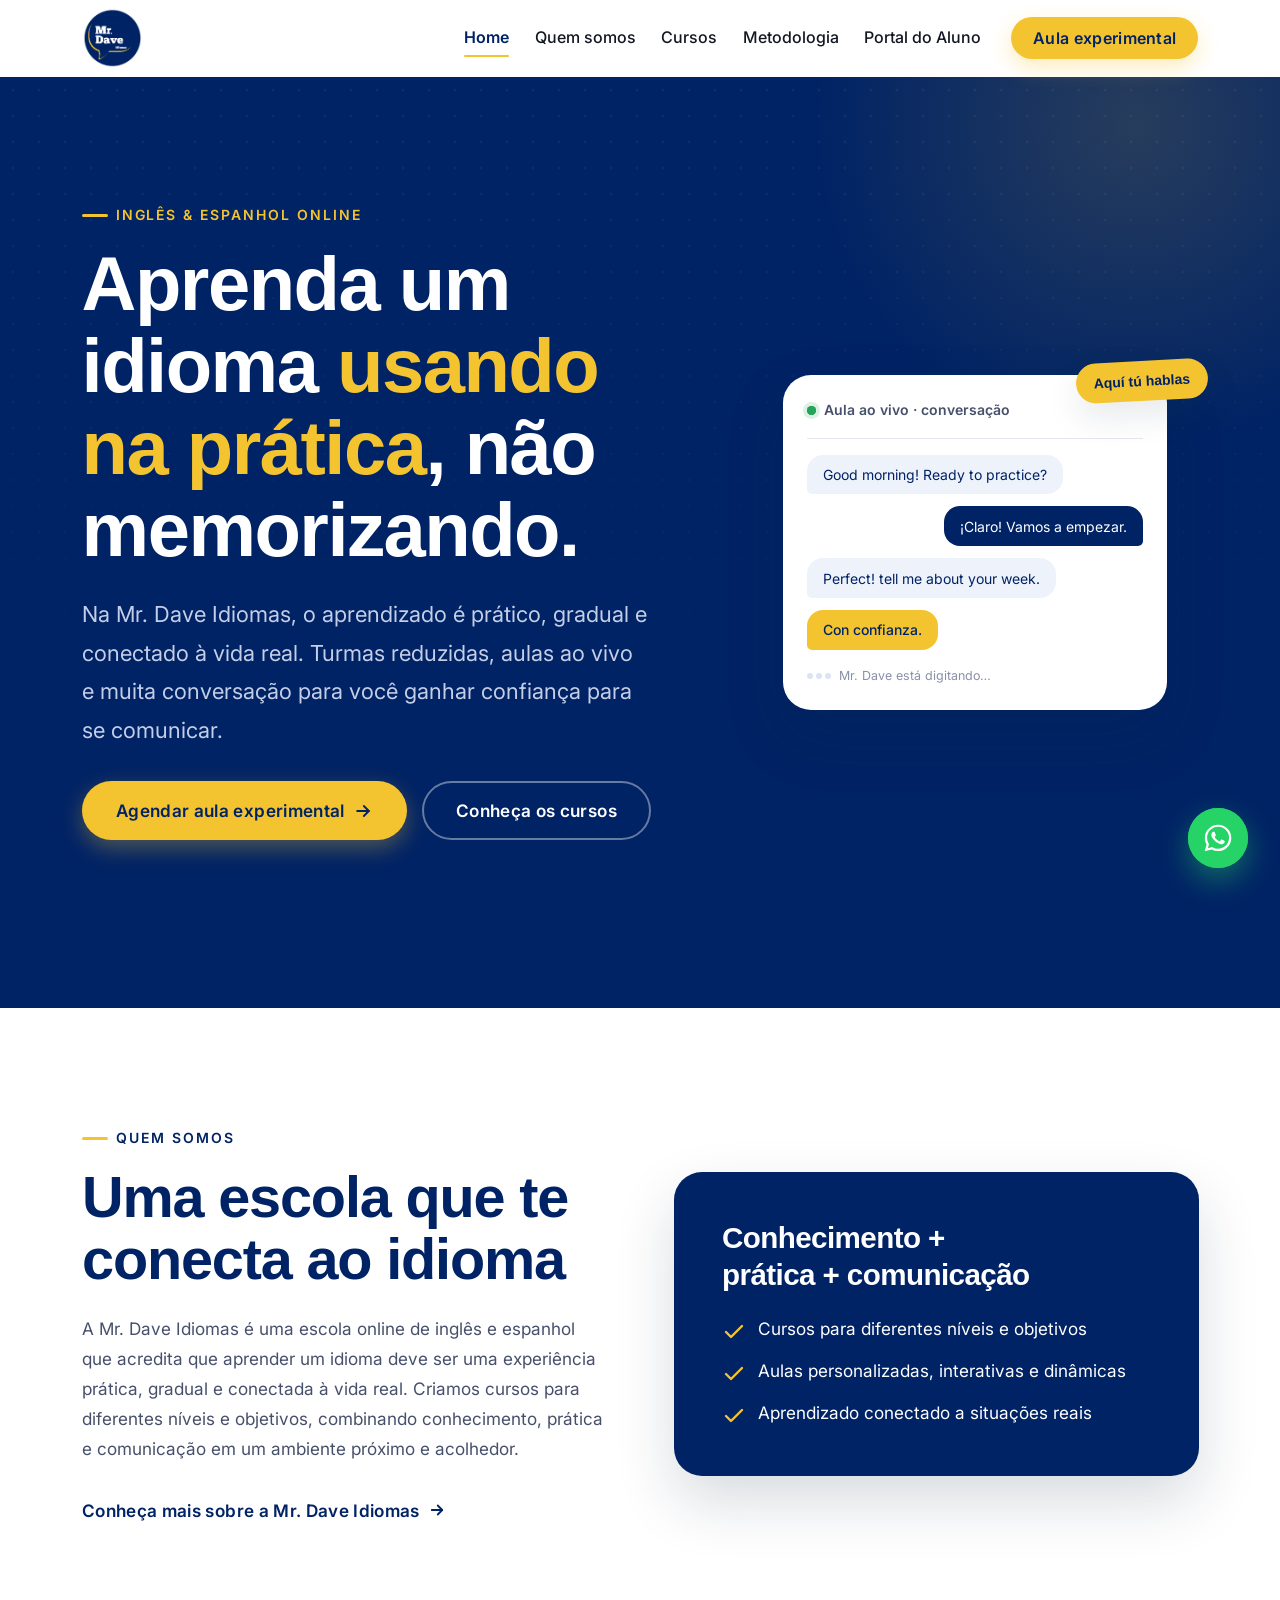
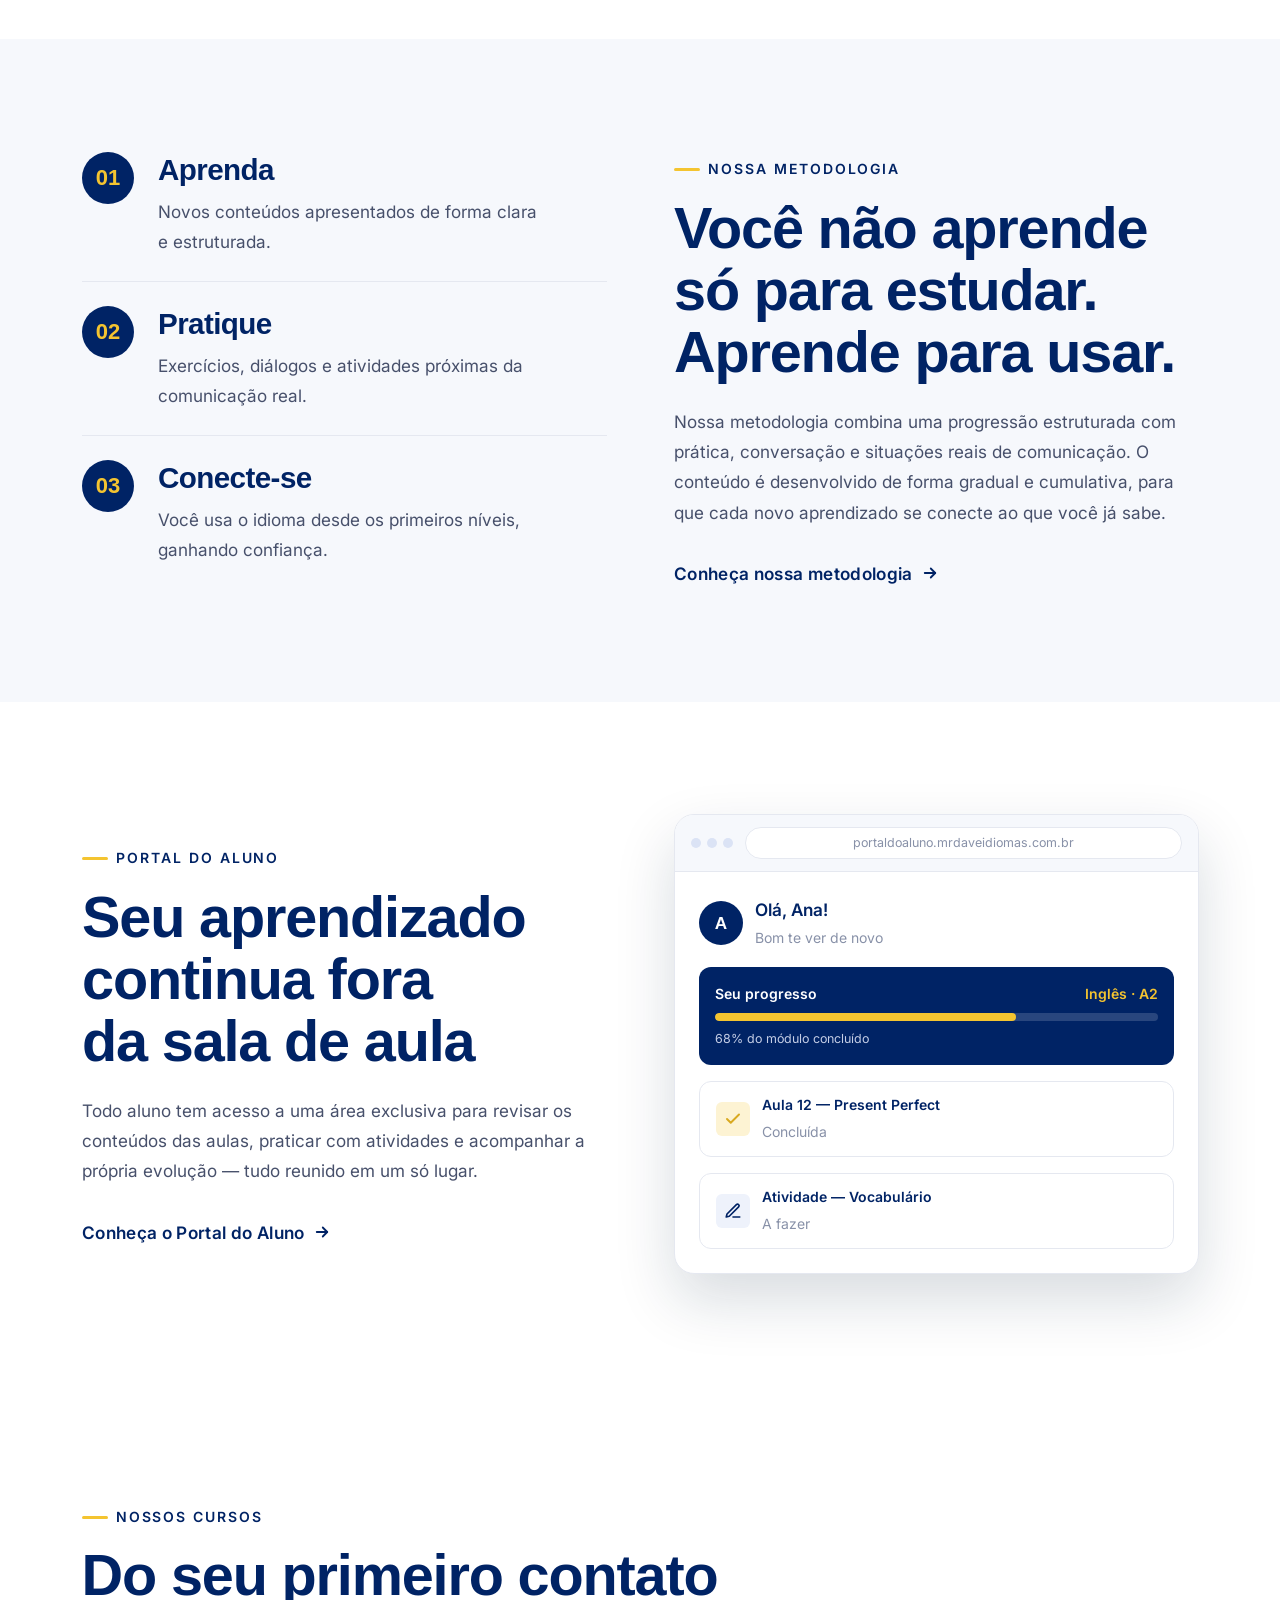
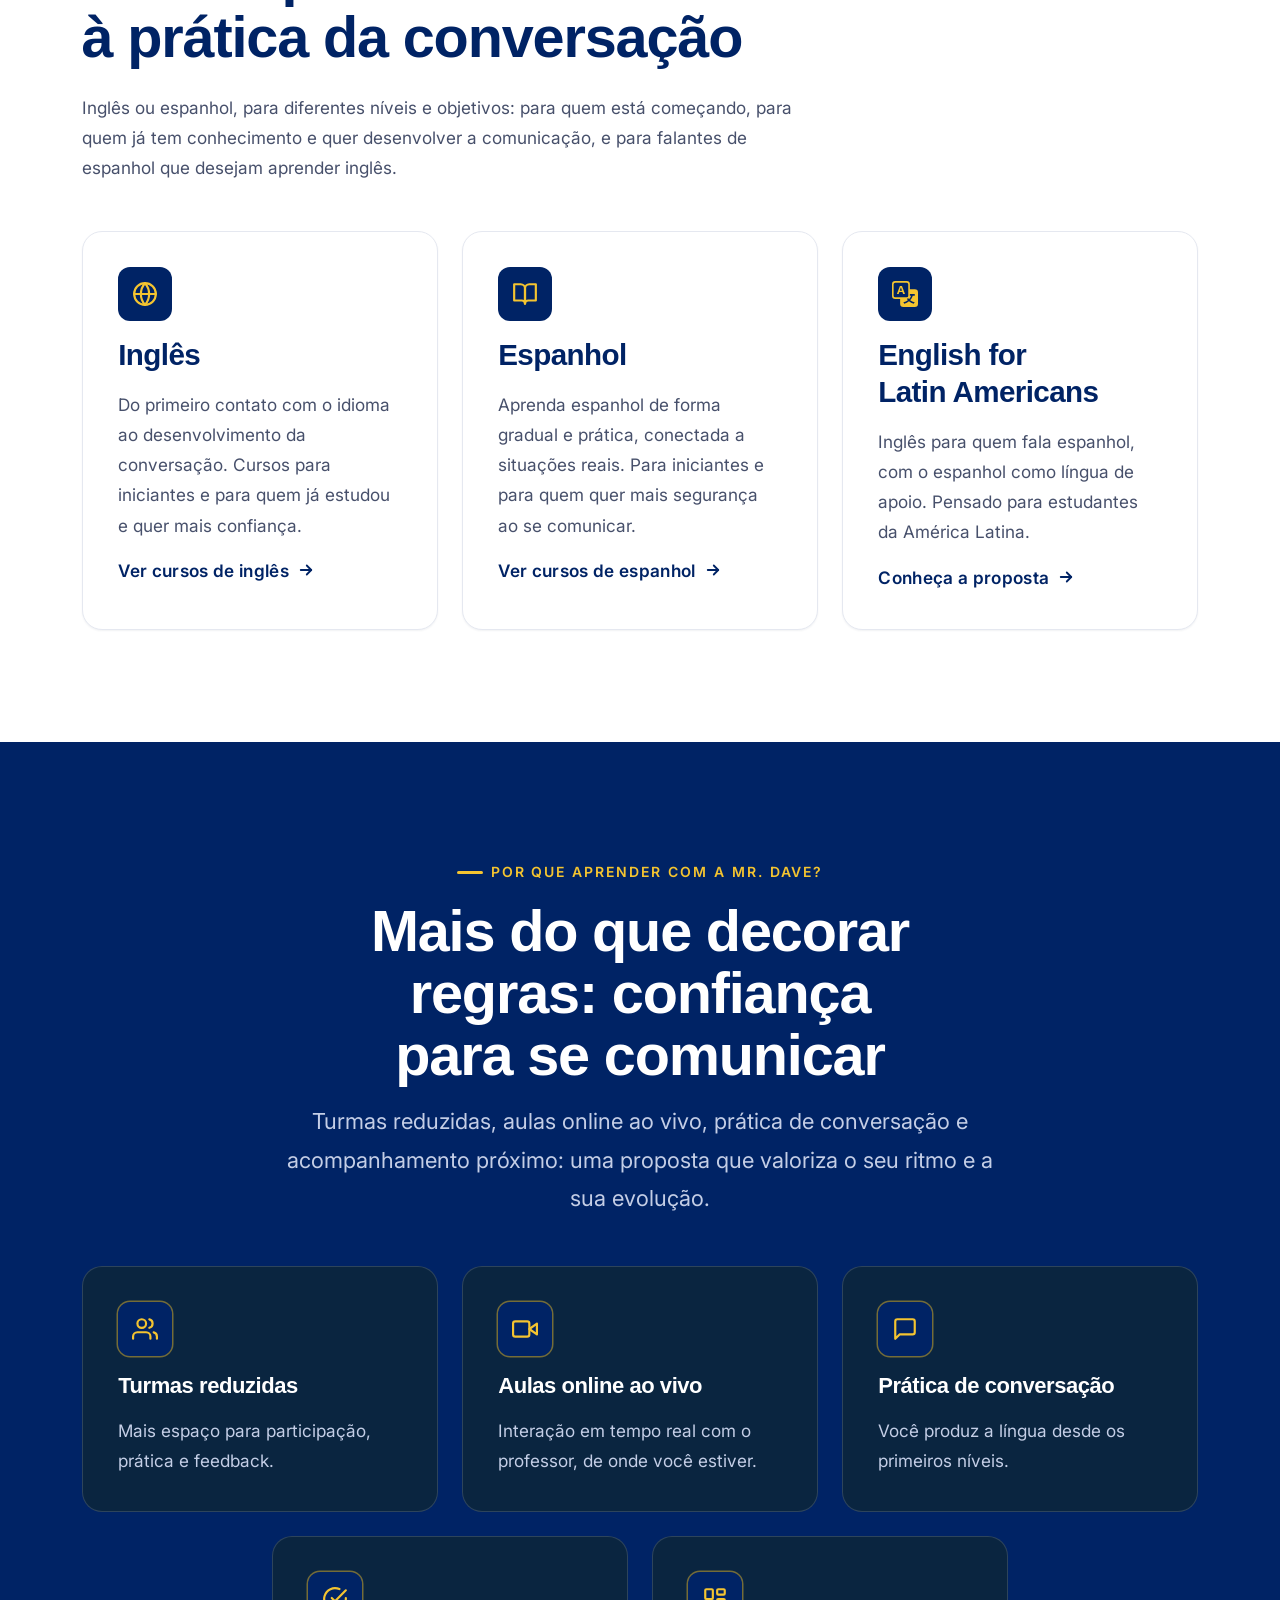
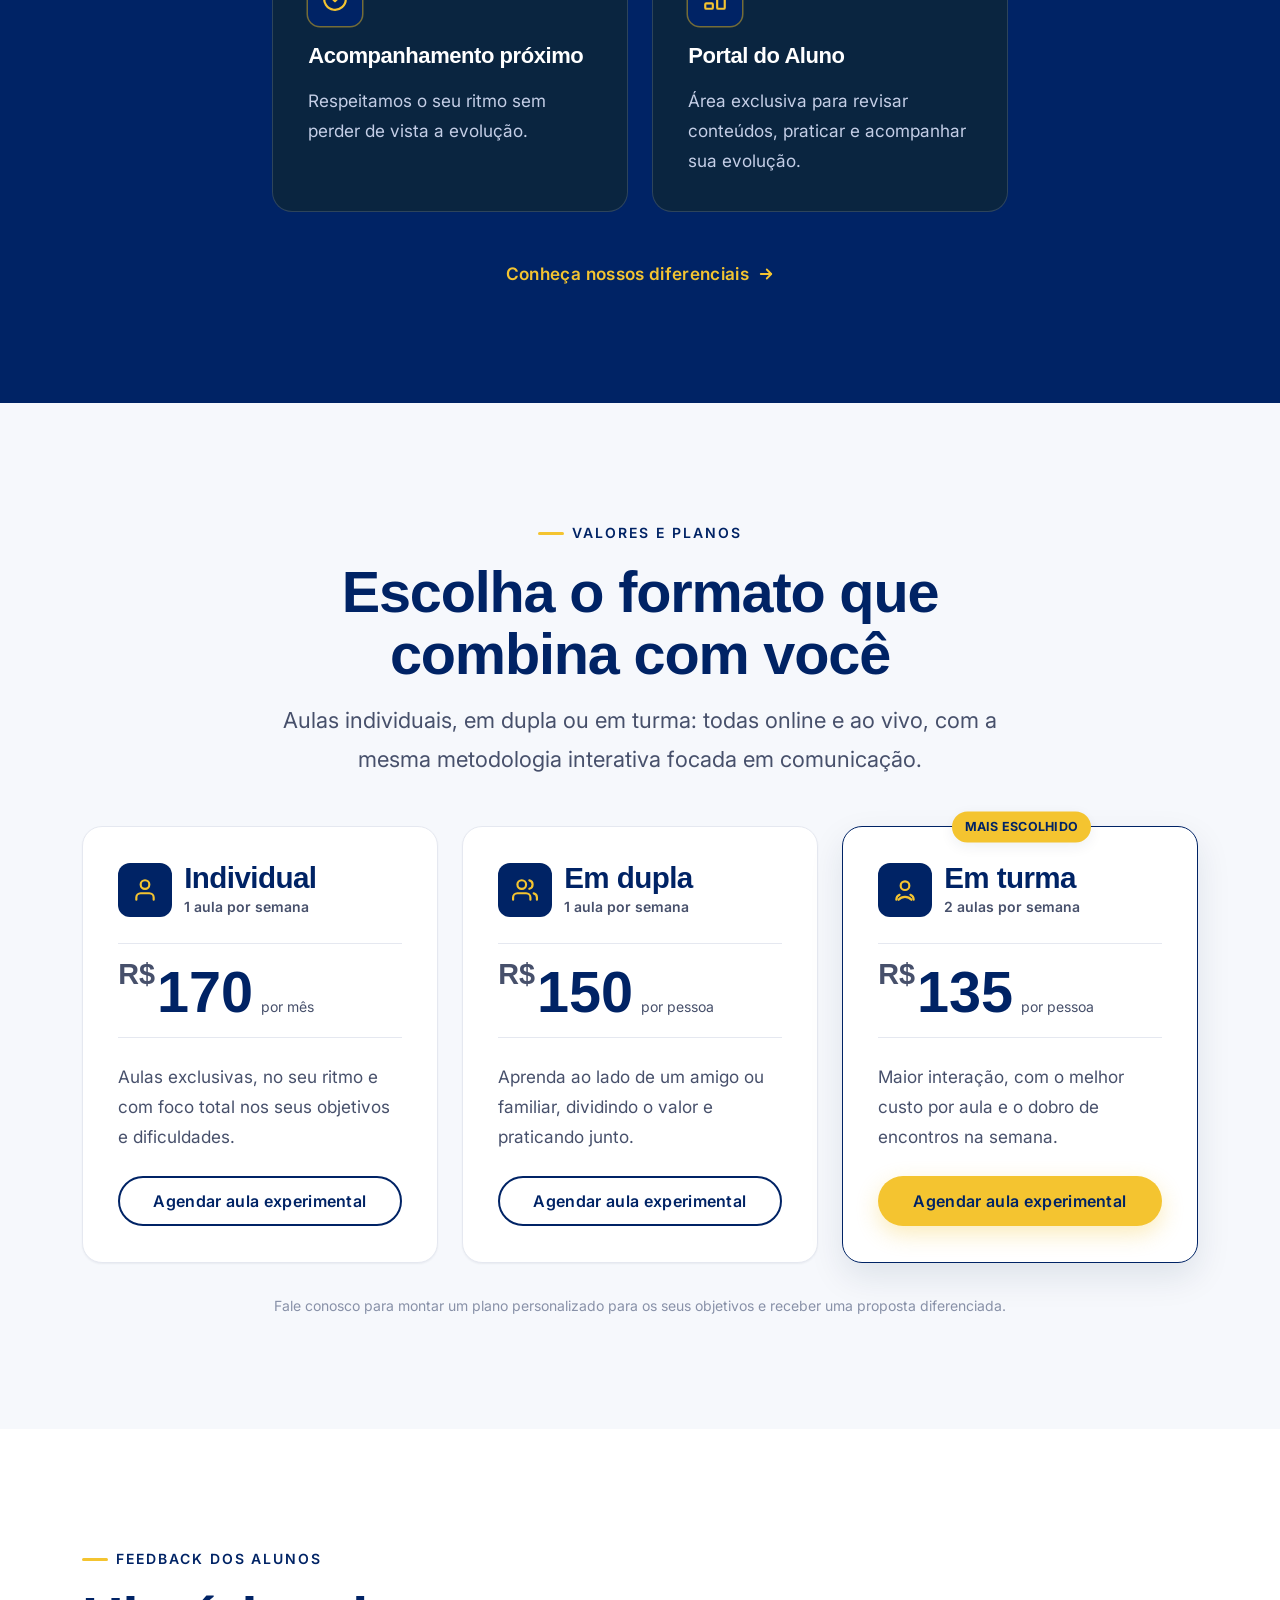
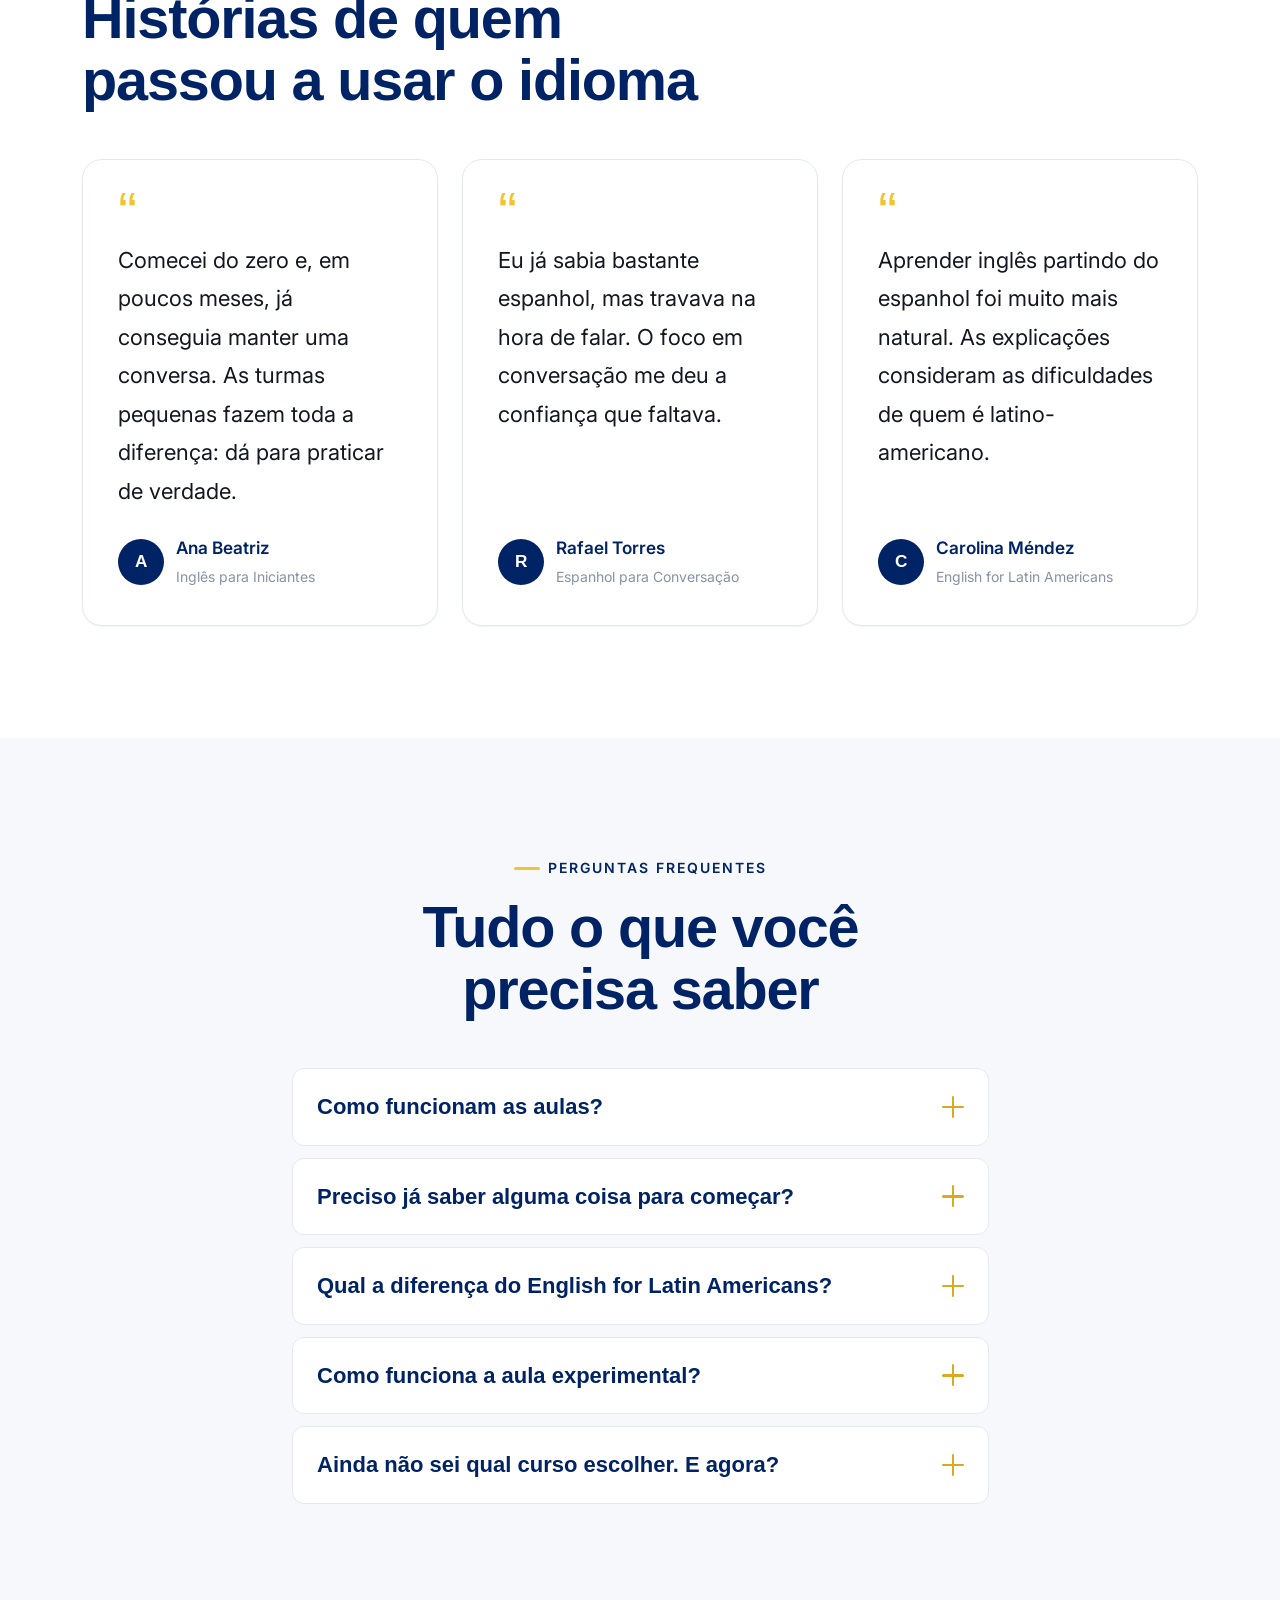
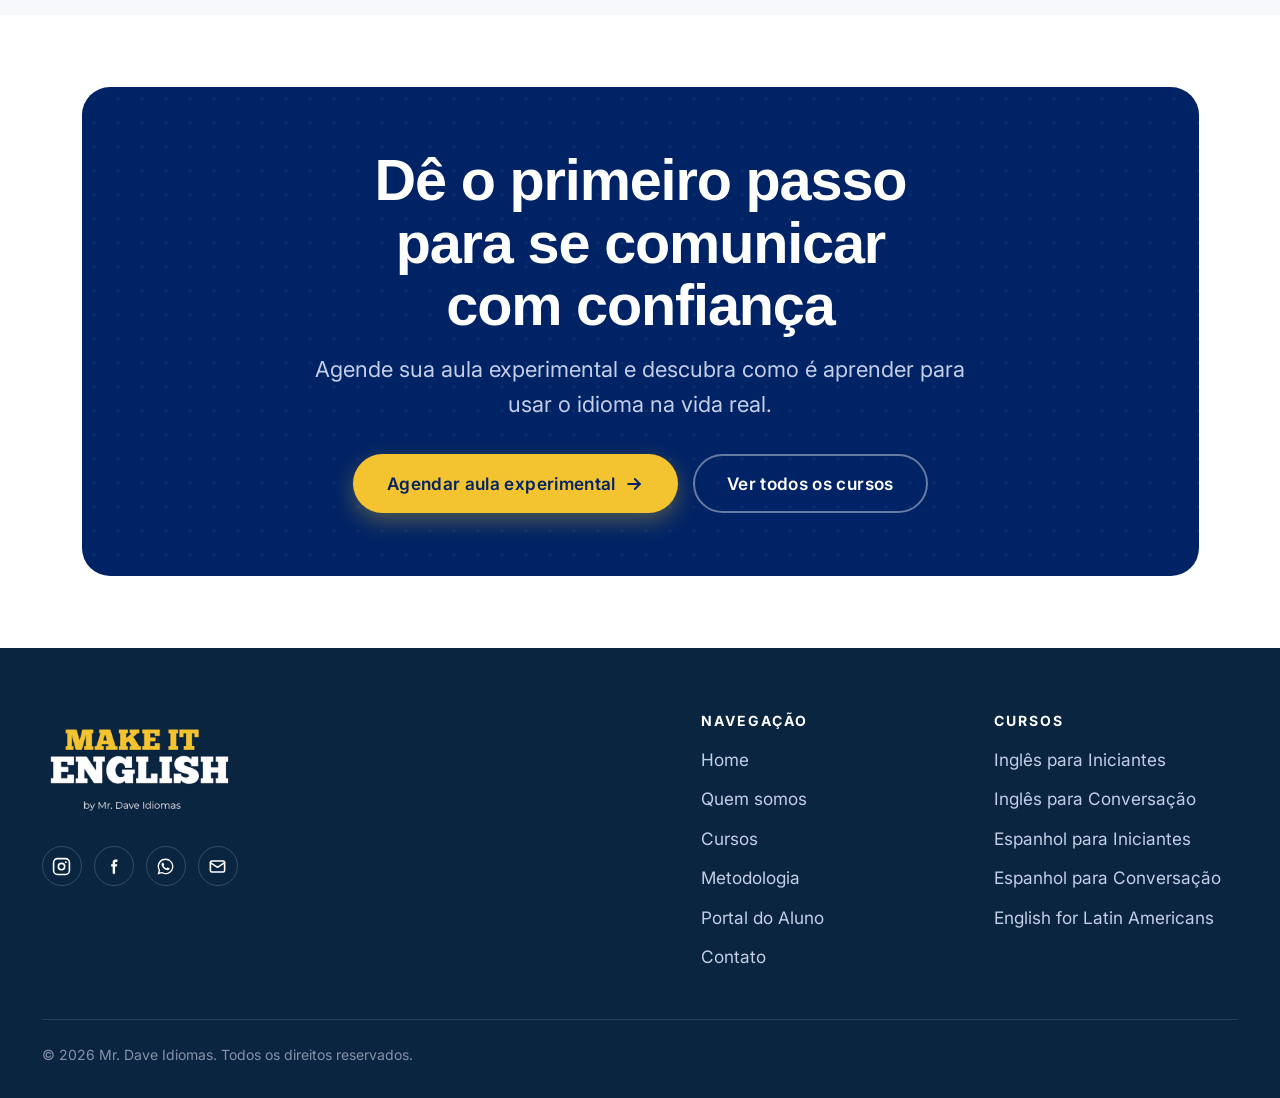
==== commit 36d45f96: "Diferenciais: layout em 3 + 2 (segunda linha centralizada) na secao Por que" ====
--- a/index.html
+++ b/index.html
@@ -37,10 +37,10 @@
   <link rel="preconnect" href="https://fonts.gstatic.com" crossorigin />
   <link href="https://fonts.googleapis.com/css2?family=Inter:wght@400;500;600;700&family=Roboto+Slab:wght@400;500;700;900&display=swap" rel="stylesheet" />
 
-  <link rel="stylesheet" href="/assets/css/tokens.css?v=20260821" />
-  <link rel="stylesheet" href="/assets/css/base.css?v=20260821" />
-  <link rel="stylesheet" href="/assets/css/components.css?v=20260821" />
-  <link rel="stylesheet" href="/assets/css/pages.css?v=20260821" />
+  <link rel="stylesheet" href="/assets/css/tokens.css?v=20260822" />
+  <link rel="stylesheet" href="/assets/css/base.css?v=20260822" />
+  <link rel="stylesheet" href="/assets/css/components.css?v=20260822" />
+  <link rel="stylesheet" href="/assets/css/pages.css?v=20260822" />
 
   <!-- Dados estruturados (Schema.org) — organização, site, planos e FAQ -->
   <script type="application/ld+json">
@@ -445,7 +445,7 @@
           </p>
         </div>
 
-        <div class="grid grid--auto" data-reveal-stagger="90">
+        <div class="grid features-grid" data-reveal-stagger="90">
           <div class="card feature card--hover card--on-dark" data-reveal>
             <span class="icon-badge icon-badge--on-dark" aria-hidden="true">
               <svg viewBox="0 0 24 24" fill="none" stroke="currentColor" stroke-width="2" stroke-linecap="round" stroke-linejoin="round"><path d="M17 21v-2a4 4 0 0 0-4-4H5a4 4 0 0 0-4 4v2"/><circle cx="9" cy="7" r="4"/><path d="M23 21v-2a4 4 0 0 0-3-3.87"/><path d="M16 3.13a4 4 0 0 1 0 7.75"/></svg>
@@ -746,7 +746,7 @@
 
   <div id="site-footer"></div>
 
-  <script src="/assets/js/includes.js?v=20260821"></script>
-  <script src="/assets/js/main.js?v=20260821"></script>
+  <script src="/assets/js/includes.js?v=20260822"></script>
+  <script src="/assets/js/main.js?v=20260822"></script>
 </body>
 </html>
--- a/assets/css/components.css
+++ b/assets/css/components.css
@@ -452,9 +452,40 @@
   grid-template-columns: repeat(4, 1fr);
 }
 
-/* Grade fluida: distribui os cartões conforme o espaço (bom para 5+ itens) */
-.grid--auto {
-  grid-template-columns: repeat(auto-fit, minmax(185px, 1fr));
+/* Grade de diferenciais: 3 na primeira linha e 2 centralizados na segunda,
+   todos com a mesma largura (grade de 6 colunas, cada card ocupa 2). */
+.features-grid {
+  grid-template-columns: repeat(6, 1fr);
+}
+
+.features-grid > * {
+  grid-column: span 2;
+}
+
+.features-grid > *:nth-child(4) {
+  grid-column: 2 / span 2;
+}
+
+.features-grid > *:nth-child(5) {
+  grid-column: 4 / span 2;
+}
+
+@media (max-width: 900px) {
+  .features-grid {
+    grid-template-columns: repeat(2, 1fr);
+  }
+
+  .features-grid > *,
+  .features-grid > *:nth-child(4),
+  .features-grid > *:nth-child(5) {
+    grid-column: auto;
+  }
+}
+
+@media (max-width: 620px) {
+  .features-grid {
+    grid-template-columns: 1fr;
+  }
 }
 
 @media (max-width: 900px) {
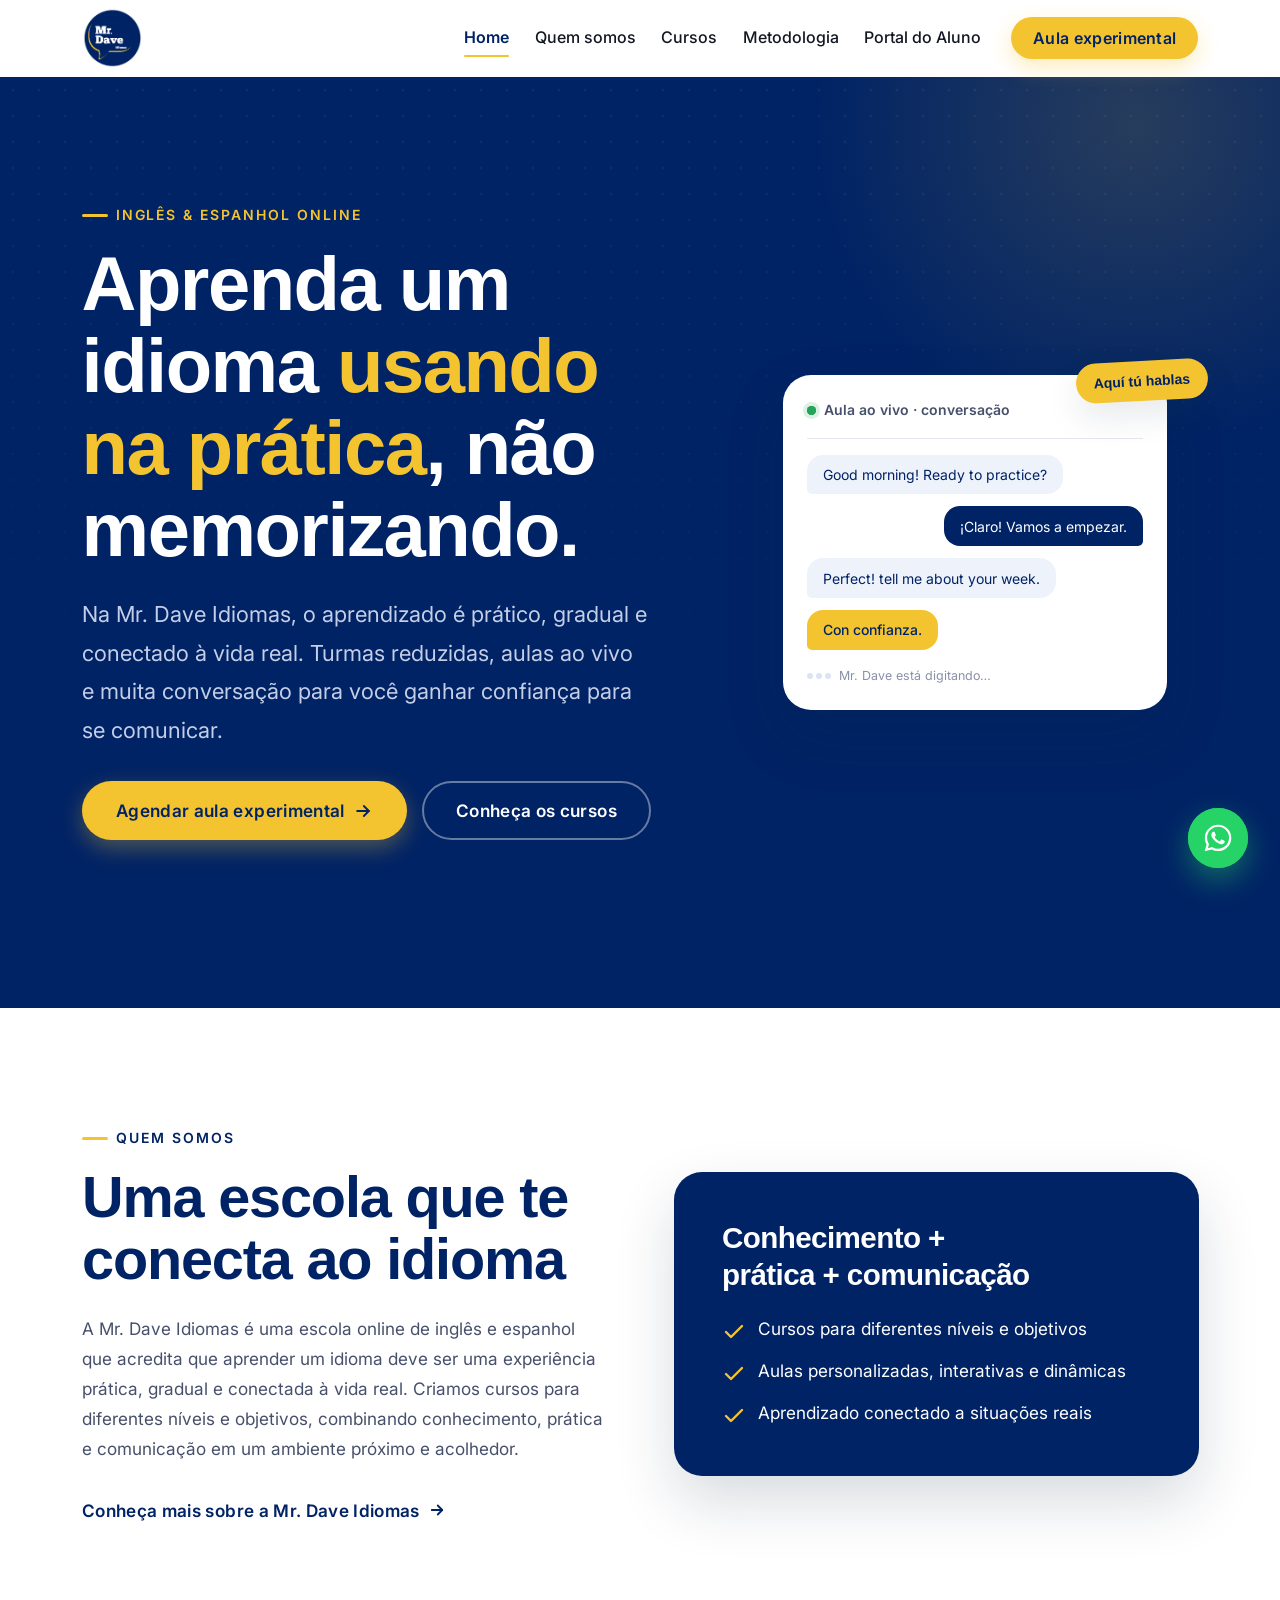
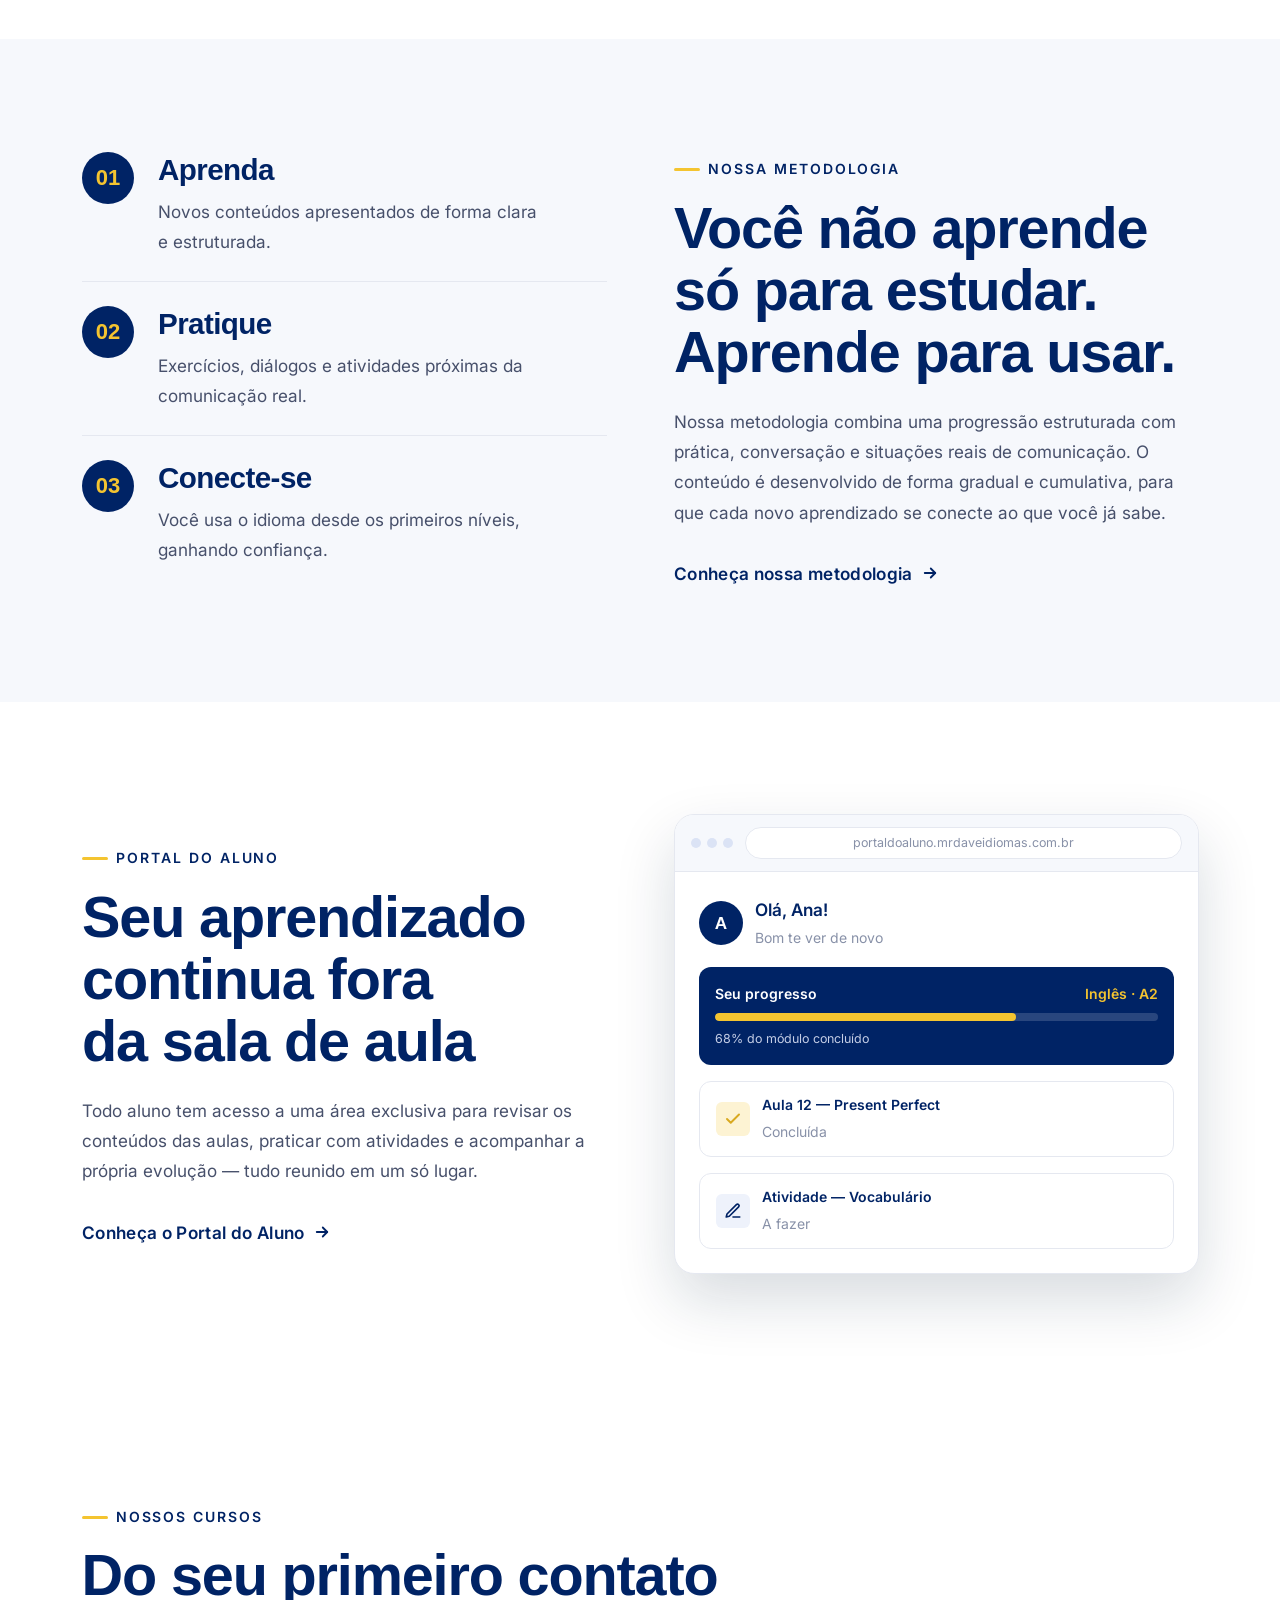
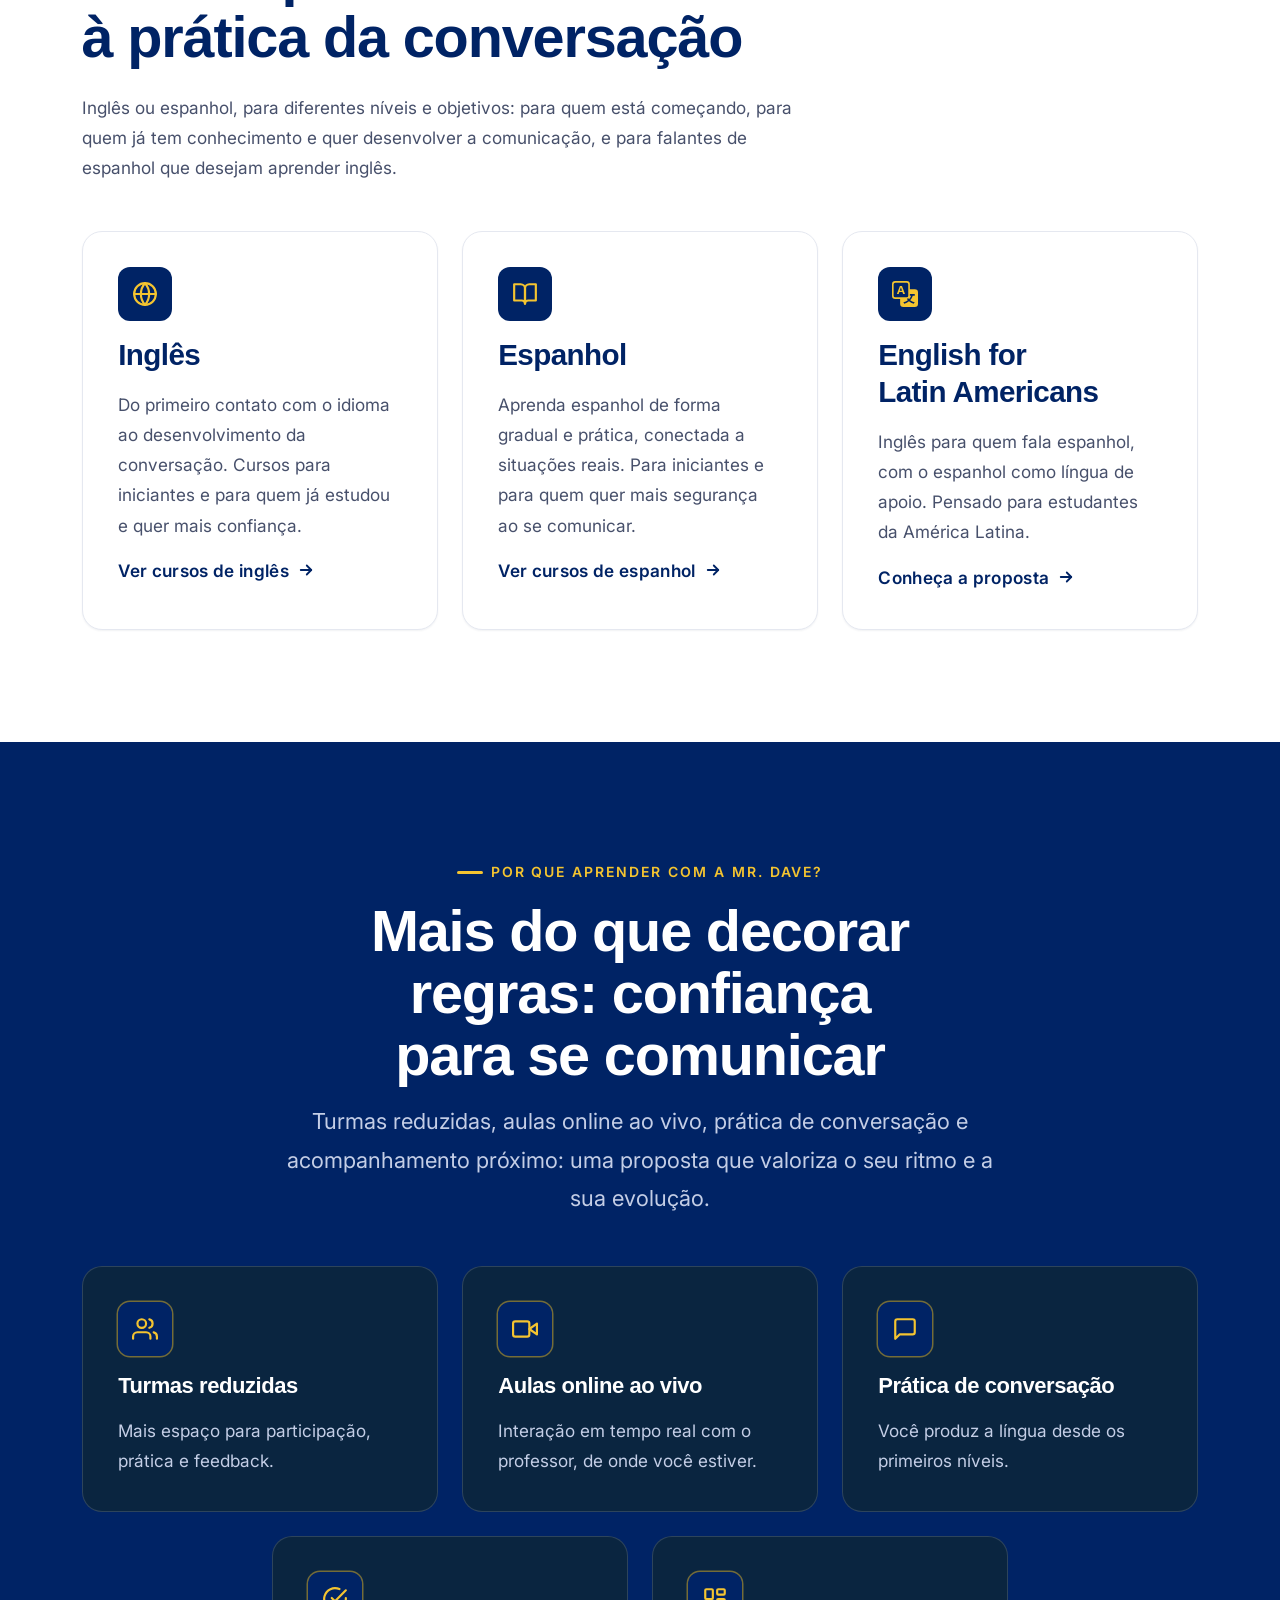
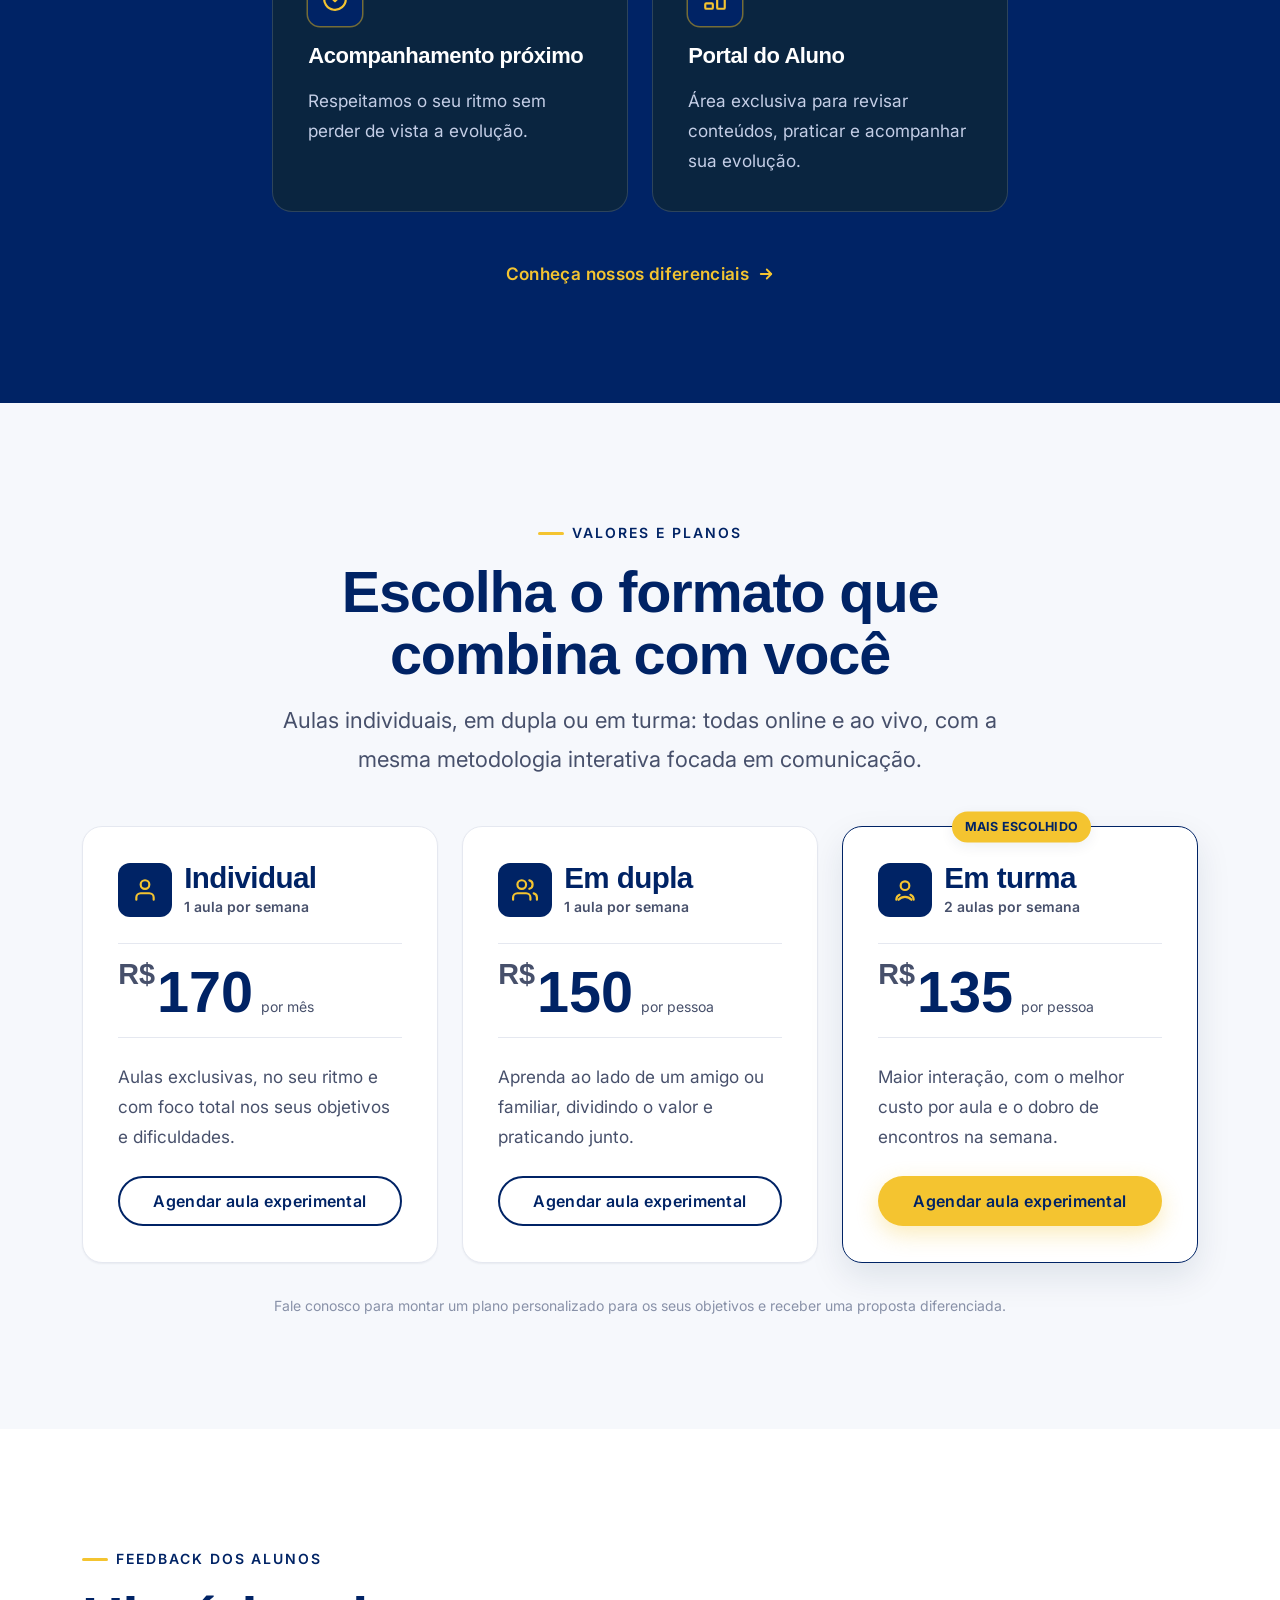
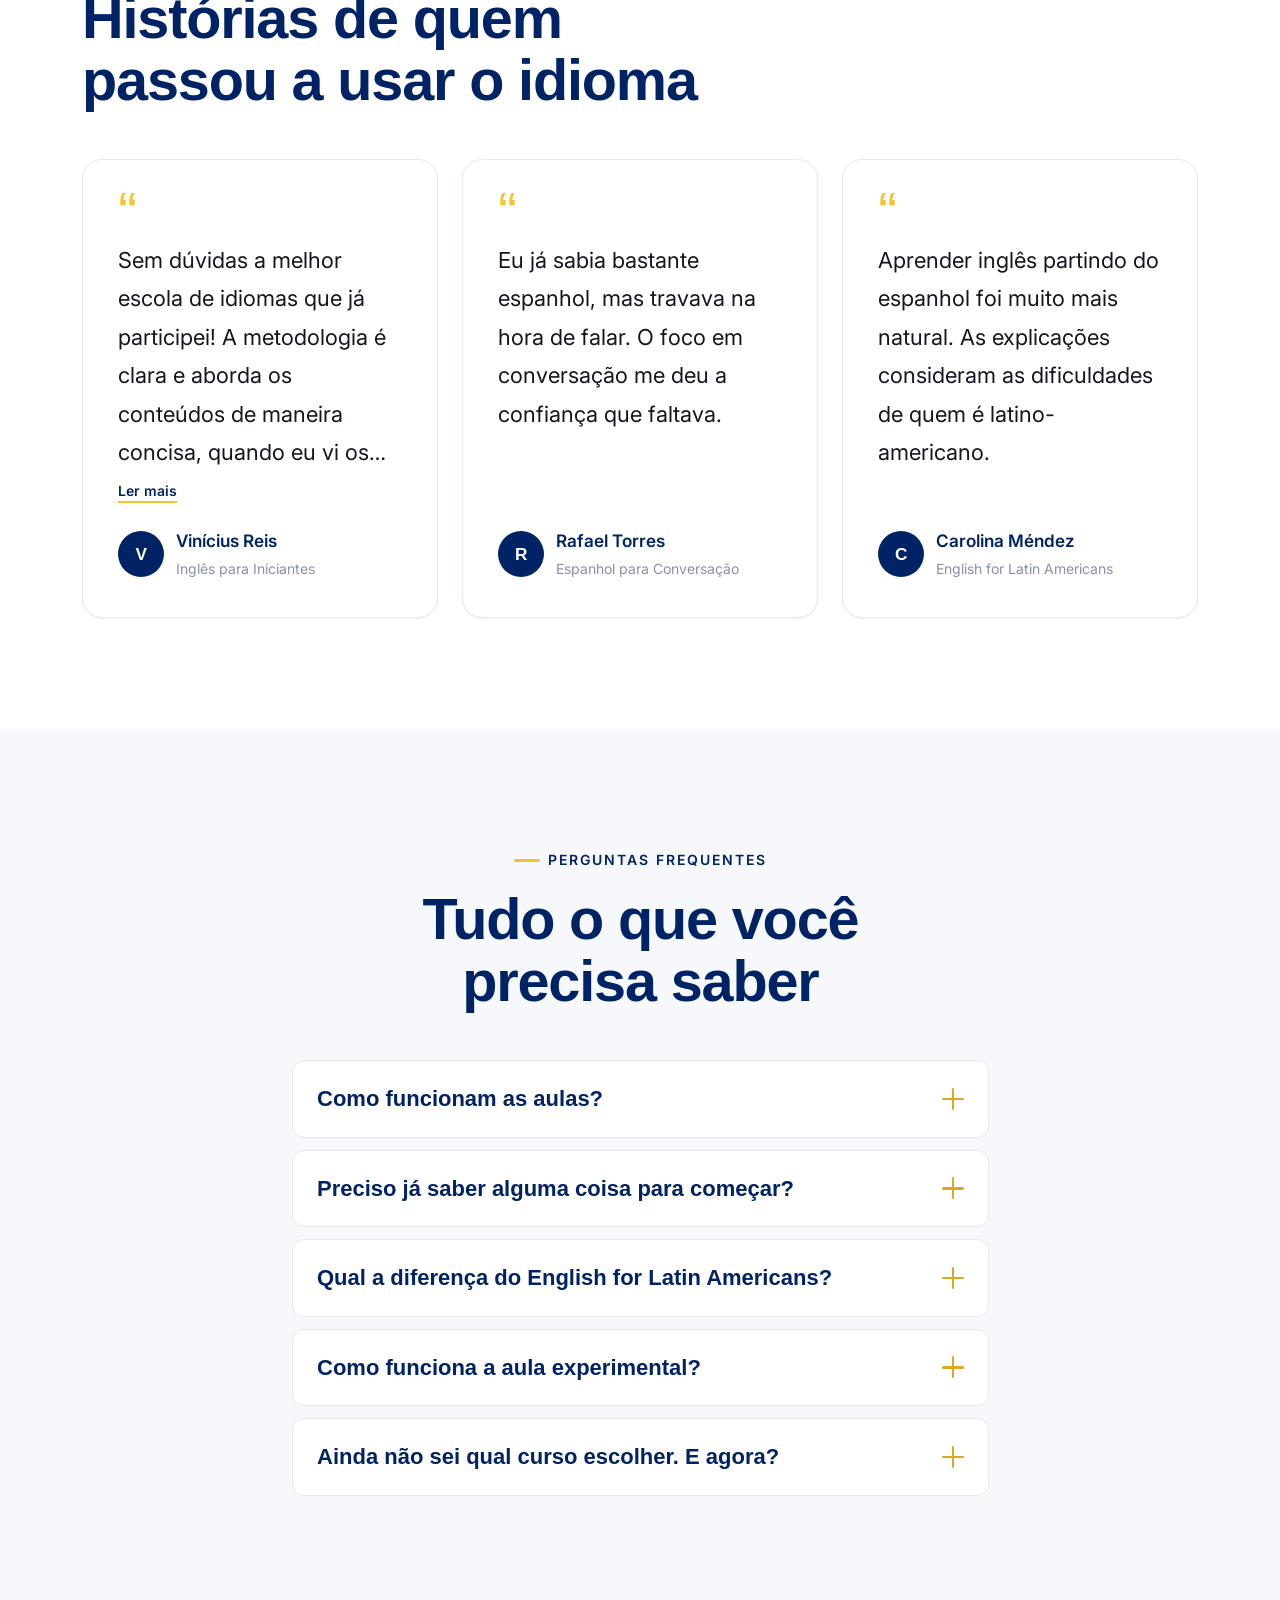
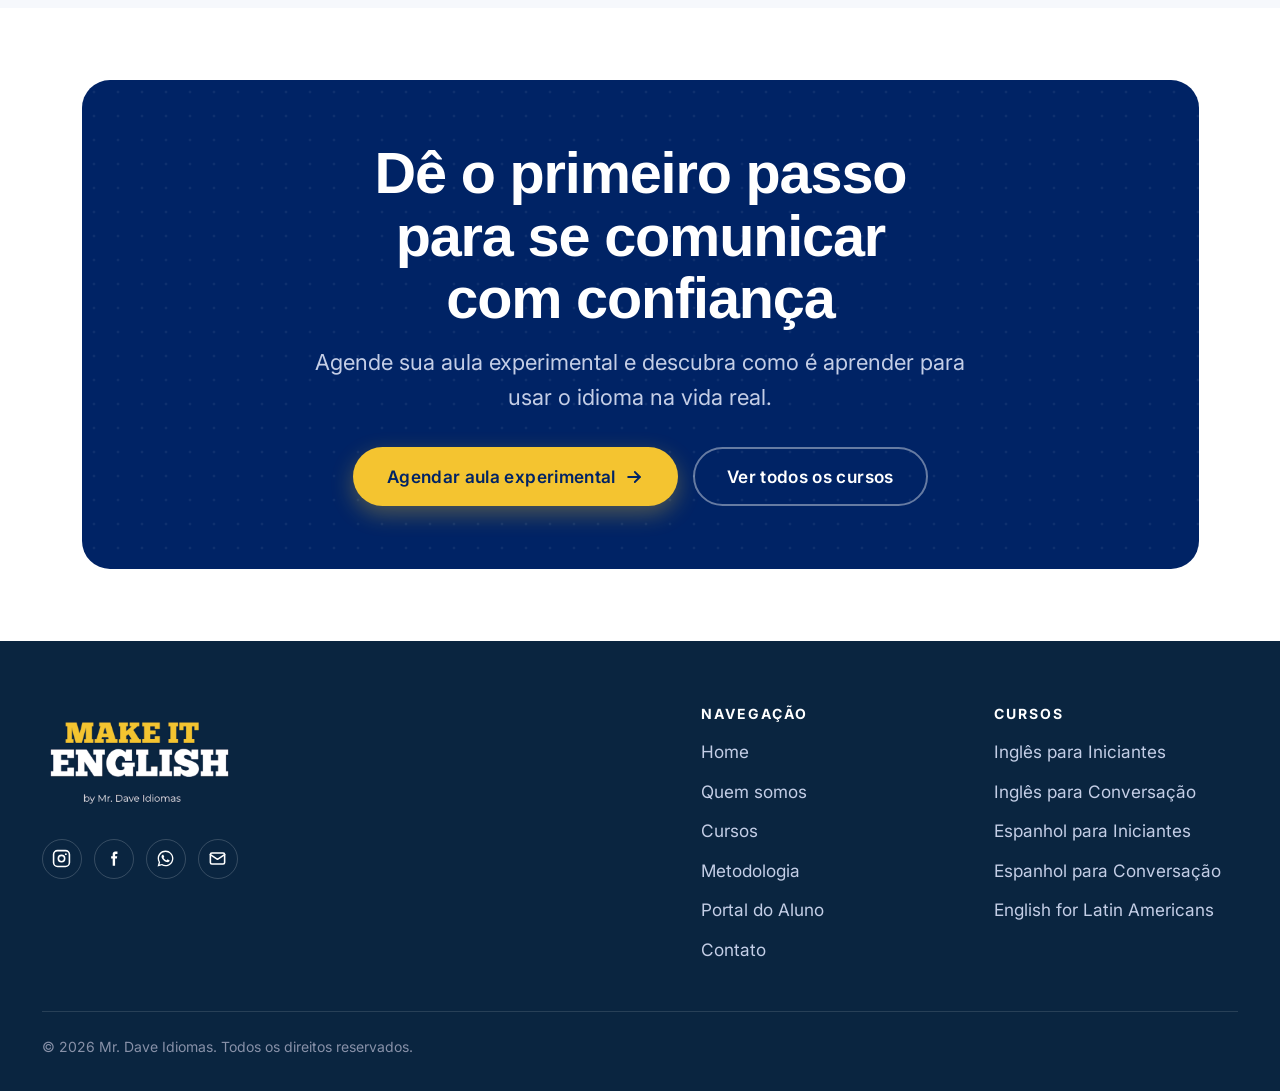
==== commit 4110b879: "Depoimentos: 'Ler mais' com limite de linhas e inicial do avatar automatica" ====
--- a/index.html
+++ b/index.html
@@ -37,10 +37,10 @@
   <link rel="preconnect" href="https://fonts.gstatic.com" crossorigin />
   <link href="https://fonts.googleapis.com/css2?family=Inter:wght@400;500;600;700&family=Roboto+Slab:wght@400;500;700;900&display=swap" rel="stylesheet" />
 
-  <link rel="stylesheet" href="/assets/css/tokens.css?v=20260822" />
-  <link rel="stylesheet" href="/assets/css/base.css?v=20260822" />
-  <link rel="stylesheet" href="/assets/css/components.css?v=20260822" />
-  <link rel="stylesheet" href="/assets/css/pages.css?v=20260822" />
+  <link rel="stylesheet" href="/assets/css/tokens.css?v=20260823" />
+  <link rel="stylesheet" href="/assets/css/base.css?v=20260823" />
+  <link rel="stylesheet" href="/assets/css/components.css?v=20260823" />
+  <link rel="stylesheet" href="/assets/css/pages.css?v=20260823" />
 
   <!-- Dados estruturados (Schema.org) — organização, site, planos e FAQ -->
   <script type="application/ld+json">
@@ -591,13 +591,18 @@
         <div class="grid grid--3" data-reveal-stagger="110">
           <figure class="card testimonial card--hover" data-reveal>
             <blockquote class="testimonial__quote">
-              Comecei do zero e, em poucos meses, já conseguia manter uma conversa.
-              As turmas pequenas fazem toda a diferença: dá para praticar de verdade.
+              <span class="testimonial__text">Sem dúvidas a melhor escola de idiomas que já participei!
+              A metodologia é clara e aborda os conteúdos de maneira concisa,
+              quando eu vi os assuntos mais difíceis, já tinha formado uma base
+              sólida e não senti dificuldade. Apostilas, áudios, professores capacitados
+              e um suporte pós venda maravilhoso. Hoje já consigo ler em inglês e participar
+              de reuniões de trabalho online sem ter que recorrer ao tradutor o tempo todo!</span>
             </blockquote>
+            <button class="testimonial__more" type="button" aria-expanded="false" hidden>Ler mais</button>
             <figcaption class="testimonial__person">
-              <span class="testimonial__avatar" aria-hidden="true">A</span>
+              <span class="testimonial__avatar" aria-hidden="true">V</span>
               <span>
-                <span class="testimonial__name">Ana Beatriz</span><br />
+                <span class="testimonial__name">Vinícius Reis</span><br />
                 <span class="testimonial__meta">Inglês para Iniciantes</span>
               </span>
             </figcaption>
@@ -605,9 +610,10 @@
 
           <figure class="card testimonial card--hover" data-reveal>
             <blockquote class="testimonial__quote">
-              Eu já sabia bastante espanhol, mas travava na hora de falar. O foco em
-              conversação me deu a confiança que faltava.
+              <span class="testimonial__text">Eu já sabia bastante espanhol, mas travava na hora de falar. O foco em
+              conversação me deu a confiança que faltava.</span>
             </blockquote>
+            <button class="testimonial__more" type="button" aria-expanded="false" hidden>Ler mais</button>
             <figcaption class="testimonial__person">
               <span class="testimonial__avatar" aria-hidden="true">R</span>
               <span>
@@ -619,9 +625,10 @@
 
           <figure class="card testimonial card--hover" data-reveal>
             <blockquote class="testimonial__quote">
-              Aprender inglês partindo do espanhol foi muito mais natural. As
-              explicações consideram as dificuldades de quem é latino-americano.
+              <span class="testimonial__text">Aprender inglês partindo do espanhol foi muito mais natural. As
+              explicações consideram as dificuldades de quem é latino-americano.</span>
             </blockquote>
+            <button class="testimonial__more" type="button" aria-expanded="false" hidden>Ler mais</button>
             <figcaption class="testimonial__person">
               <span class="testimonial__avatar" aria-hidden="true">C</span>
               <span>
@@ -746,7 +753,7 @@
 
   <div id="site-footer"></div>
 
-  <script src="/assets/js/includes.js?v=20260822"></script>
-  <script src="/assets/js/main.js?v=20260822"></script>
+  <script src="/assets/js/includes.js?v=20260823"></script>
+  <script src="/assets/js/main.js?v=20260823"></script>
 </body>
 </html>
--- a/assets/css/components.css
+++ b/assets/css/components.css
@@ -537,6 +537,44 @@
   margin-bottom: var(--space-3);
 }
 
+/* Limita o texto a algumas linhas; o botão "Ler mais" expande (via JS) */
+.testimonial__text {
+  display: -webkit-box;
+  -webkit-box-orient: vertical;
+  -webkit-line-clamp: 6;
+  overflow: hidden;
+}
+
+.testimonial__text.is-expanded {
+  display: block;
+  -webkit-line-clamp: unset;
+  overflow: visible;
+}
+
+.testimonial__more {
+  align-self: flex-start;
+  margin-top: calc(var(--space-2) - var(--space-5));
+  padding: 0;
+  background: none;
+  border: 0;
+  border-bottom: 2px solid var(--color-yellow);
+  font: inherit;
+  font-weight: var(--fw-semibold);
+  font-size: var(--fs-sm);
+  line-height: 1.5;
+  color: var(--color-navy);
+  cursor: pointer;
+  transition: color var(--dur-fast) var(--ease-out);
+}
+
+.testimonial__more:hover {
+  color: var(--color-yellow-600);
+}
+
+.testimonial__more[hidden] {
+  display: none;
+}
+
 .testimonial__person {
   display: flex;
   align-items: center;
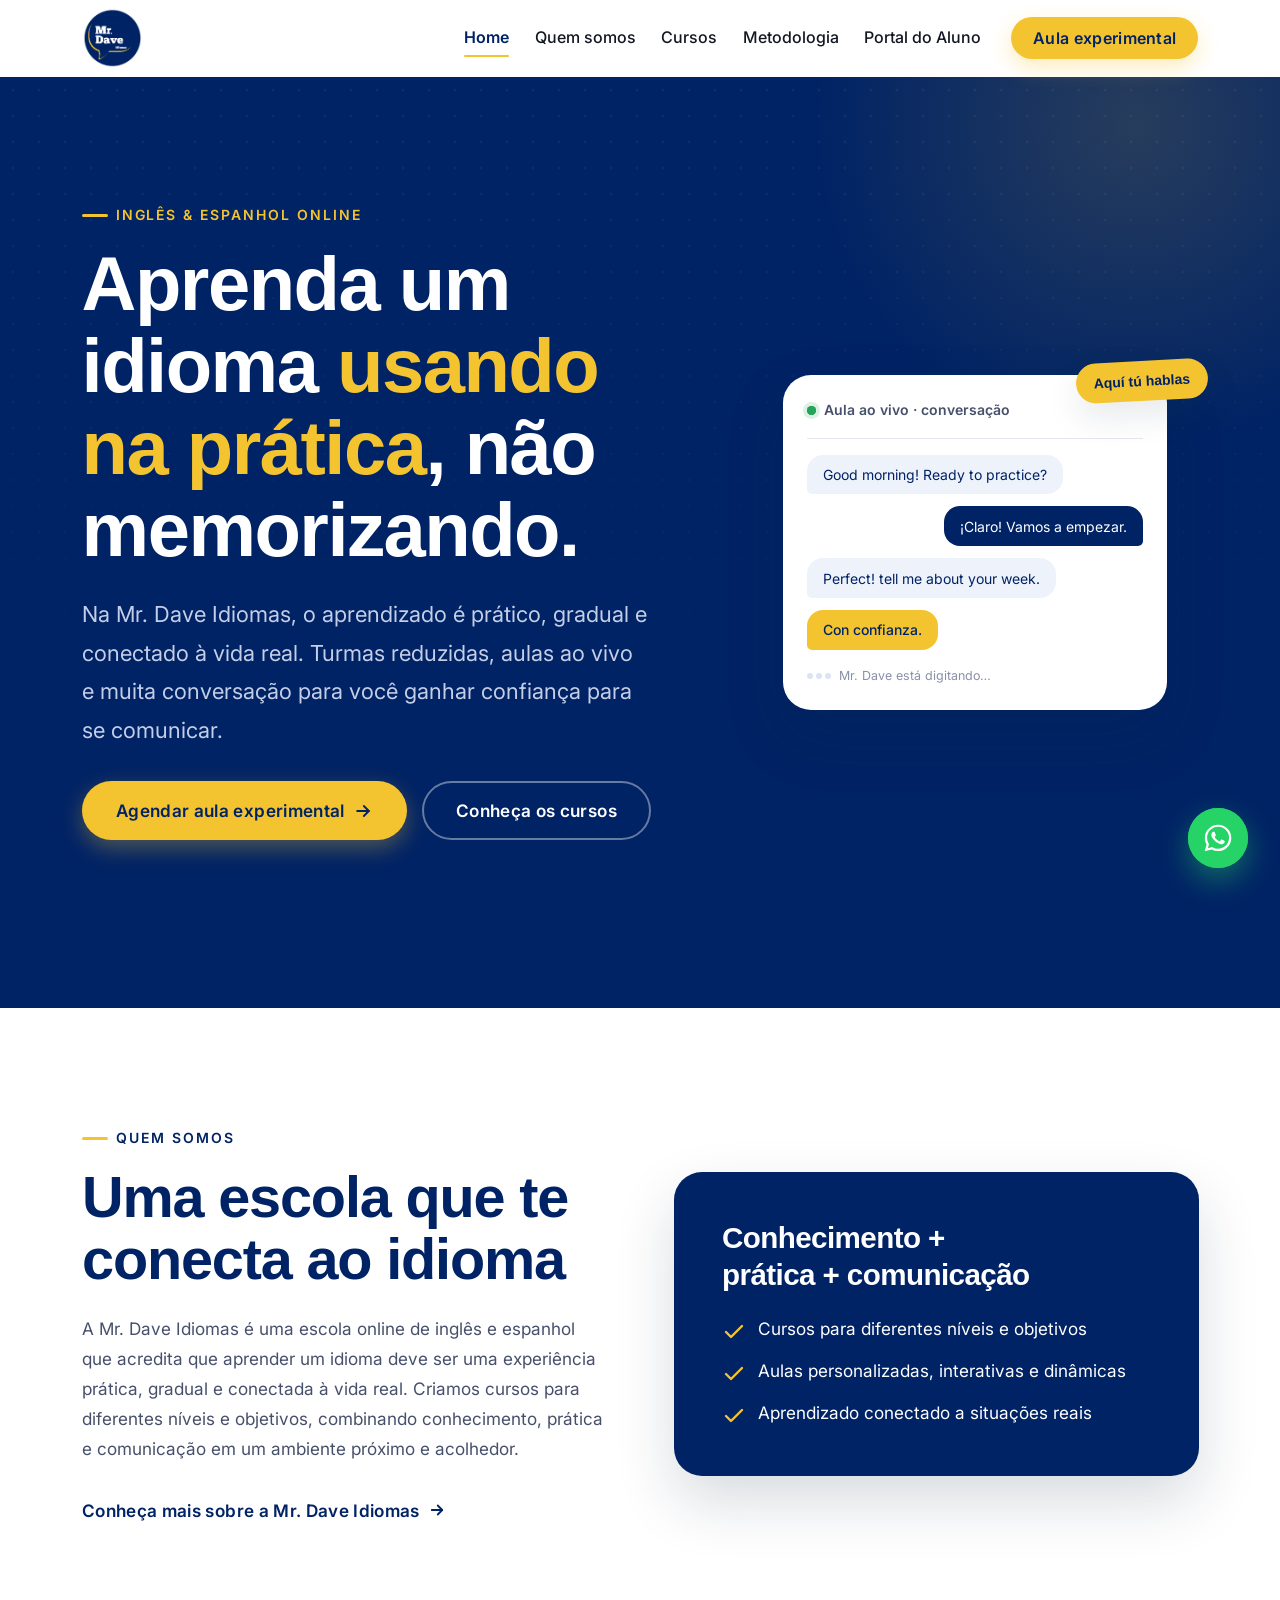
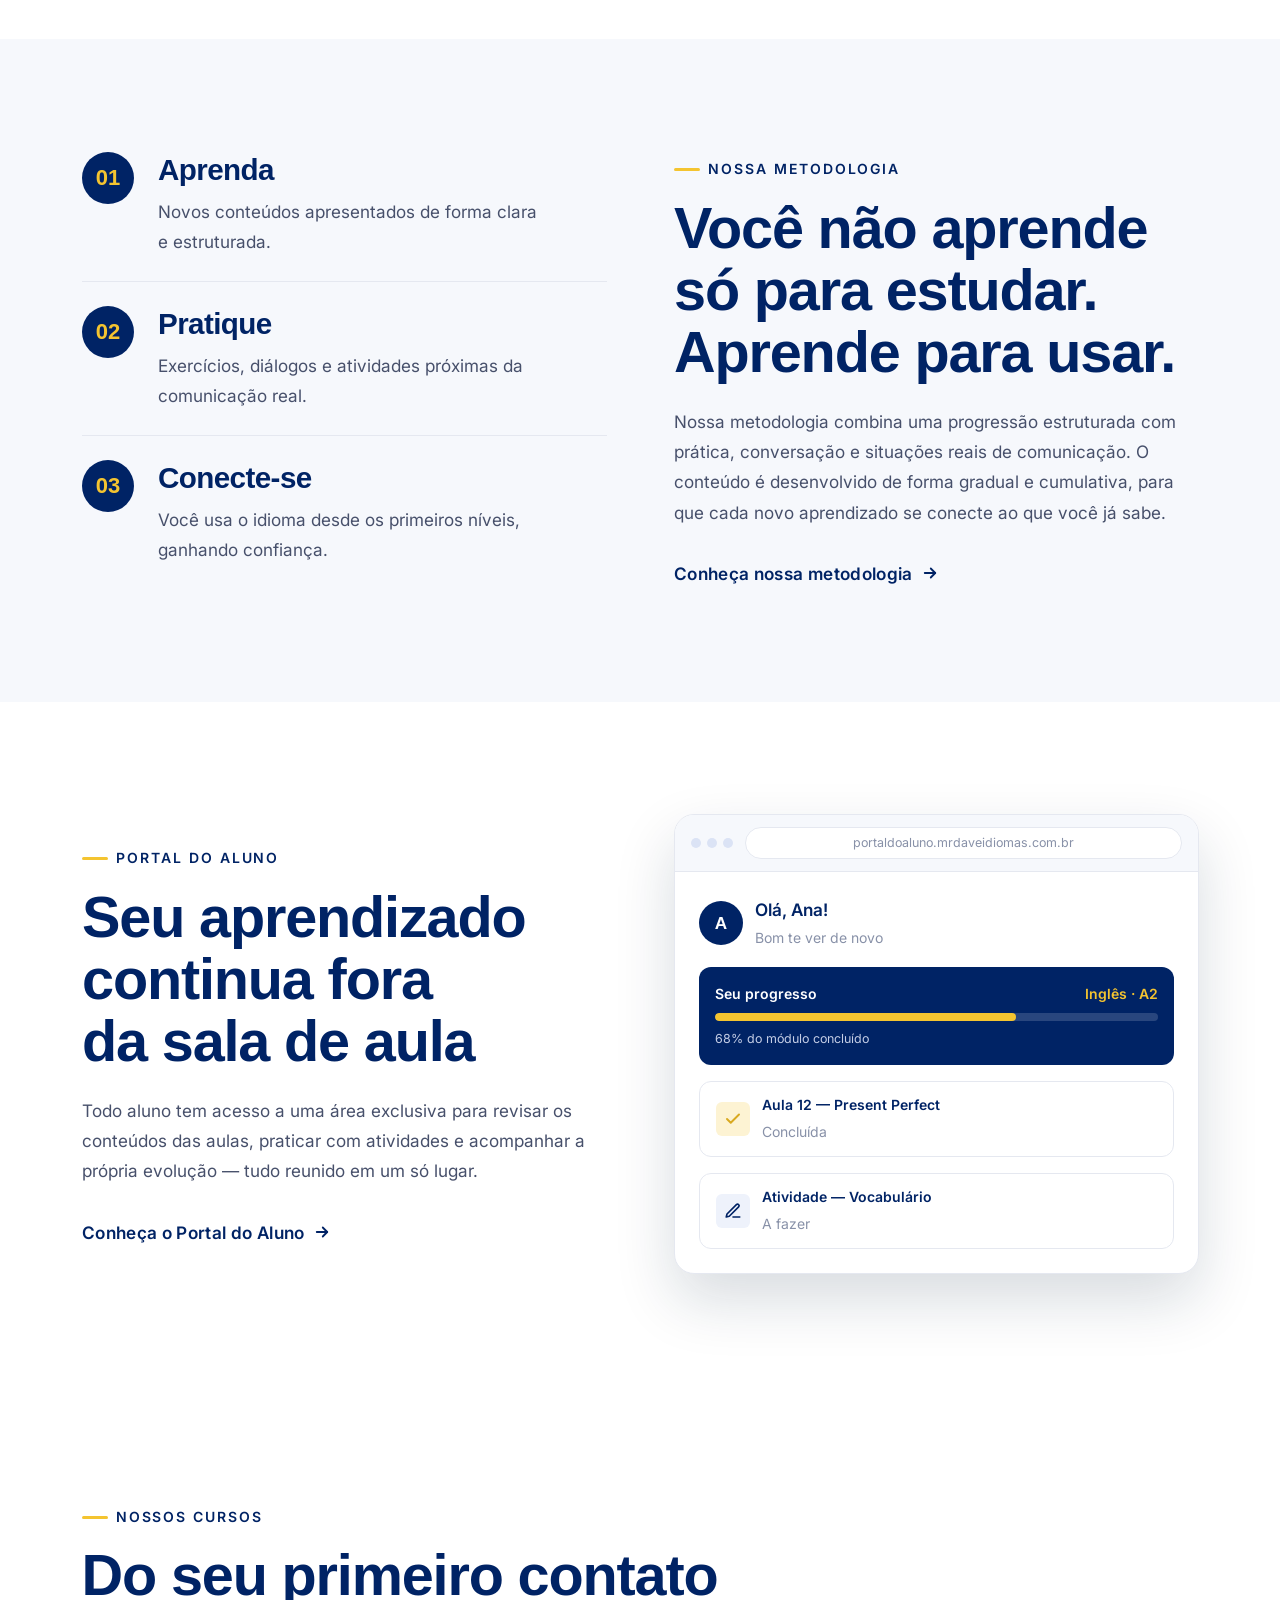
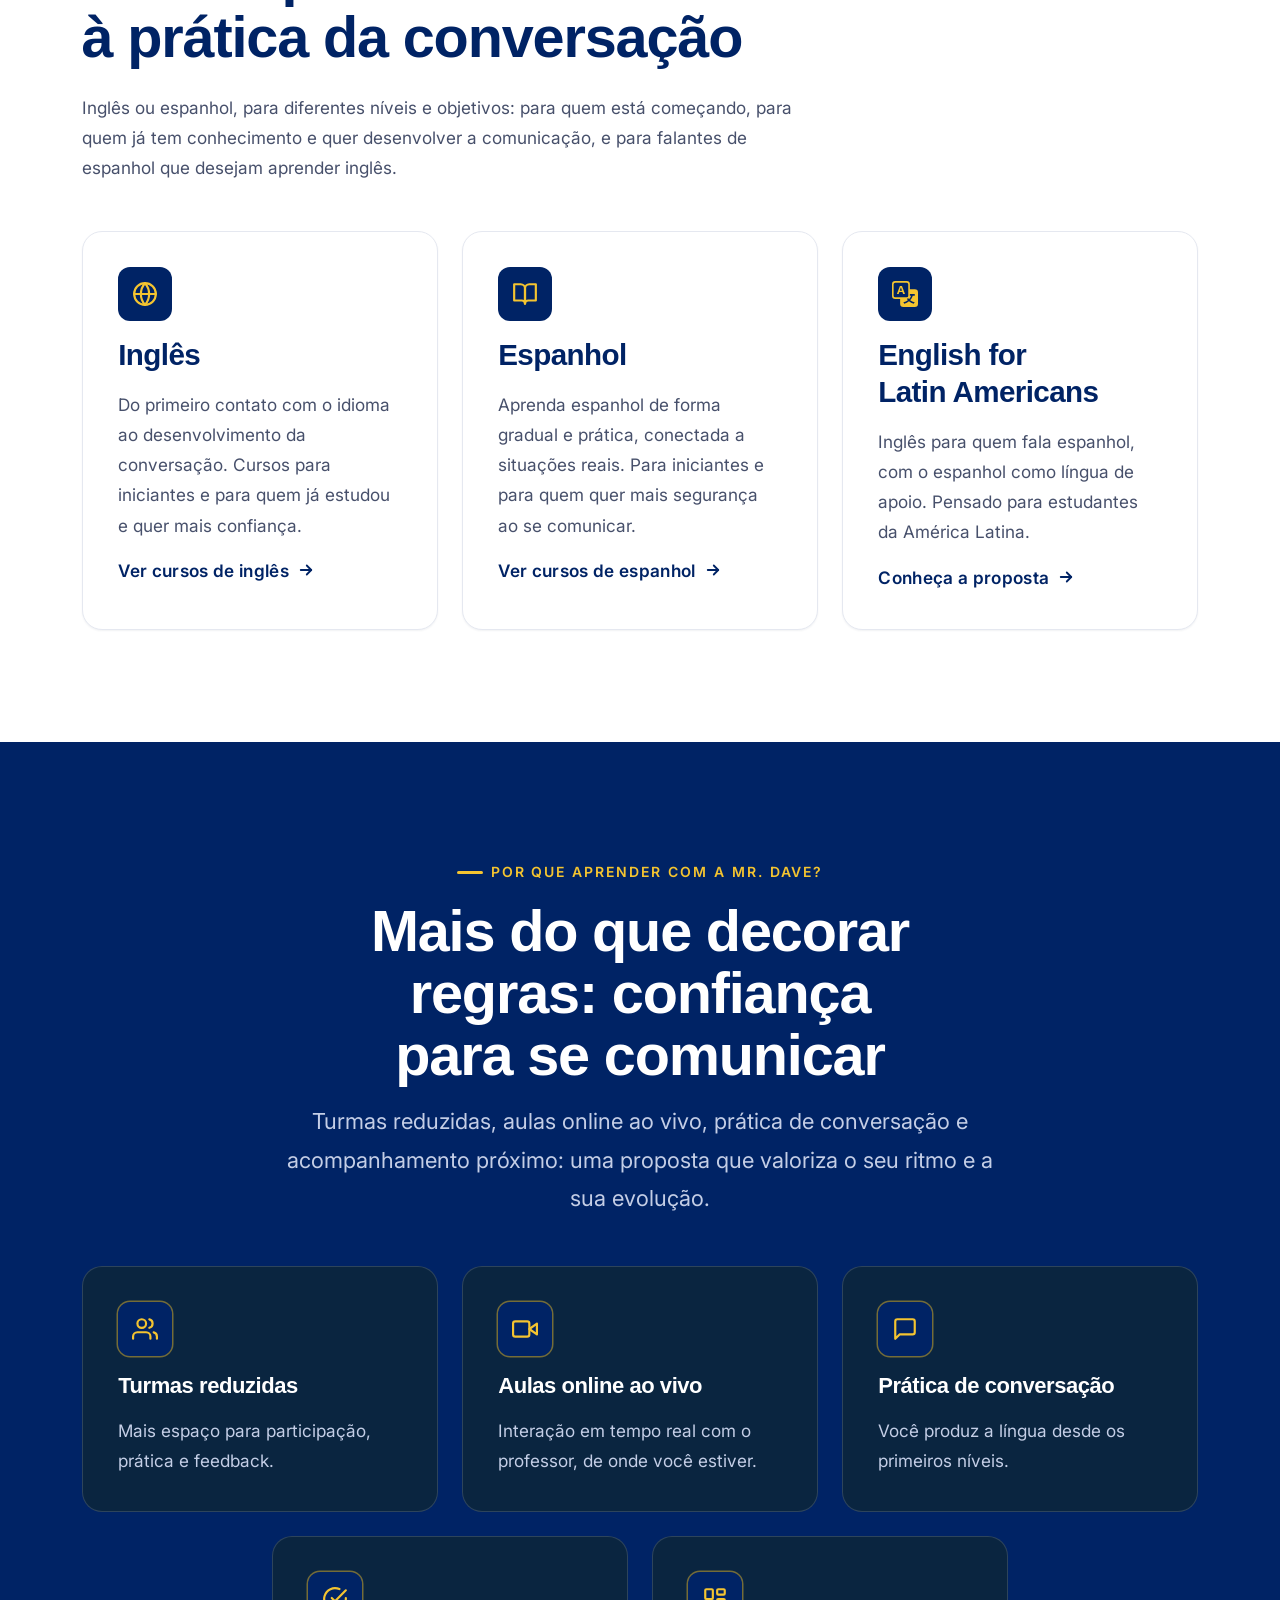
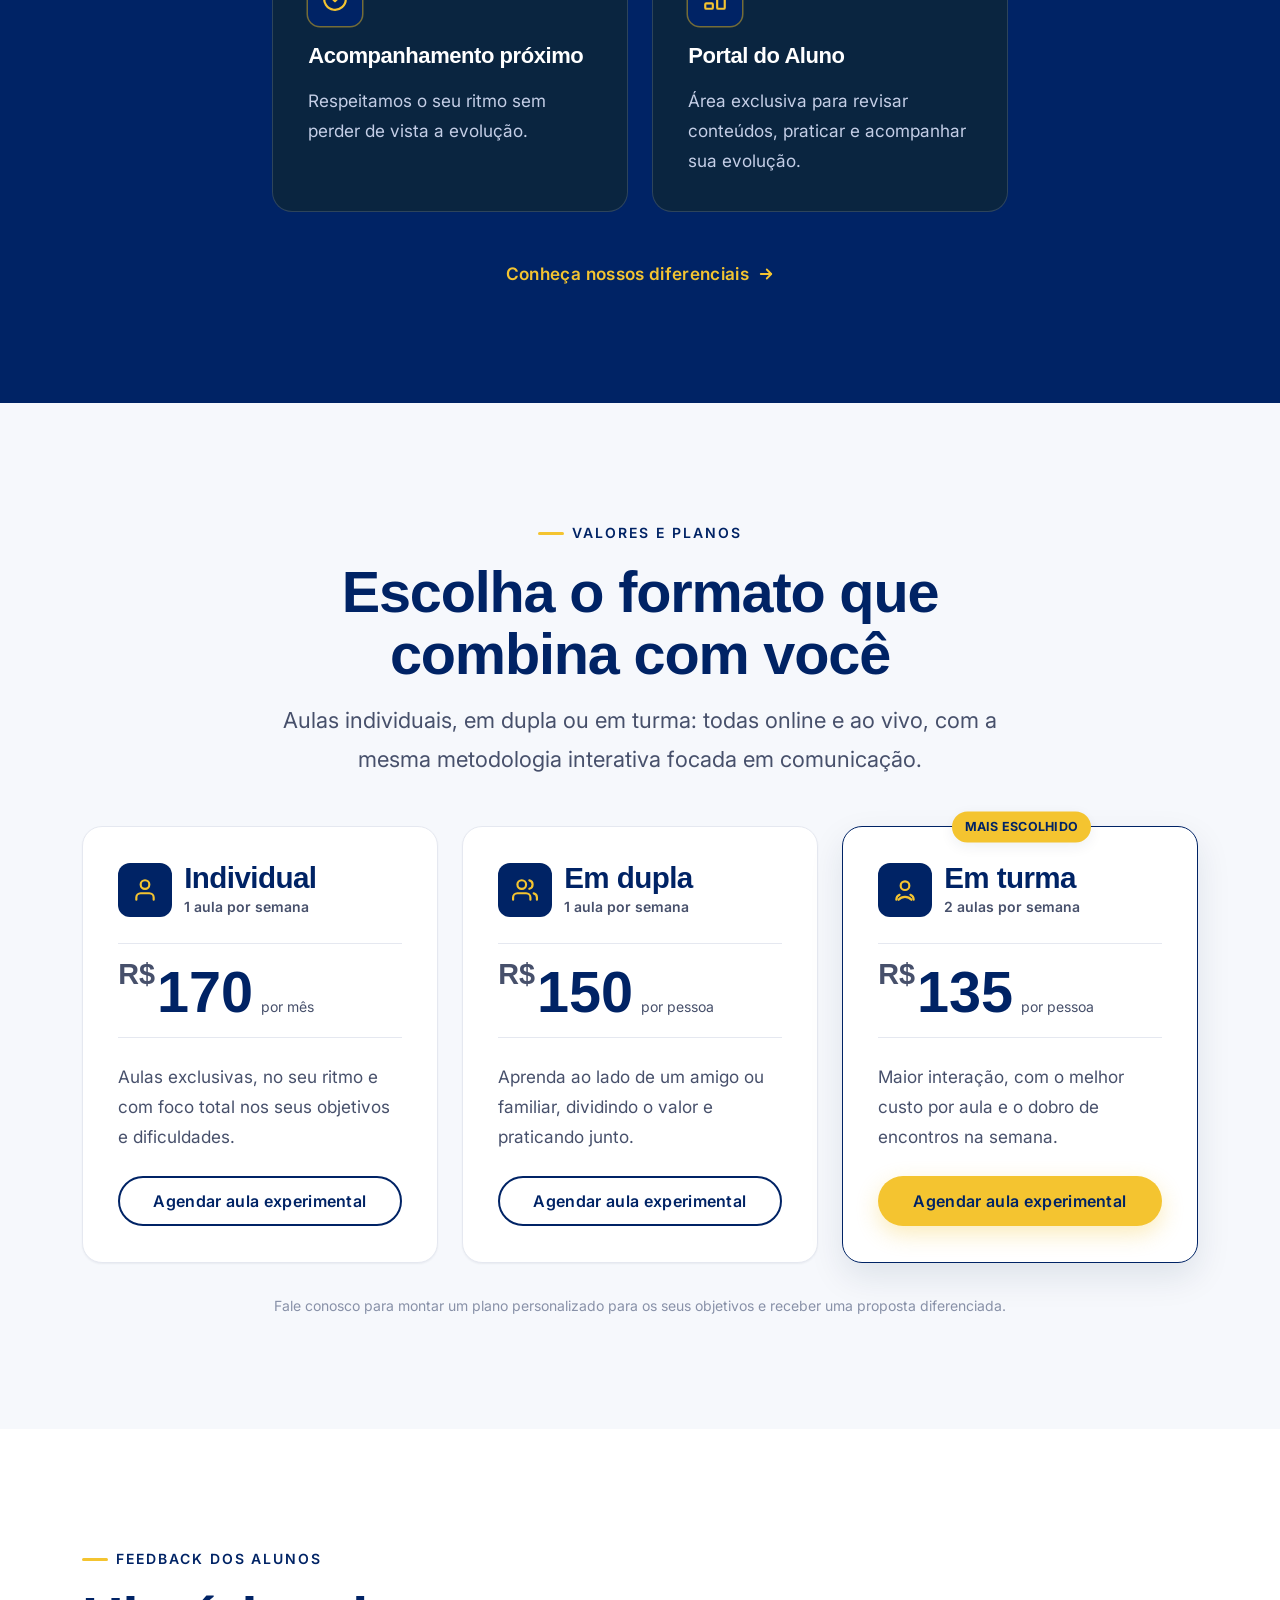
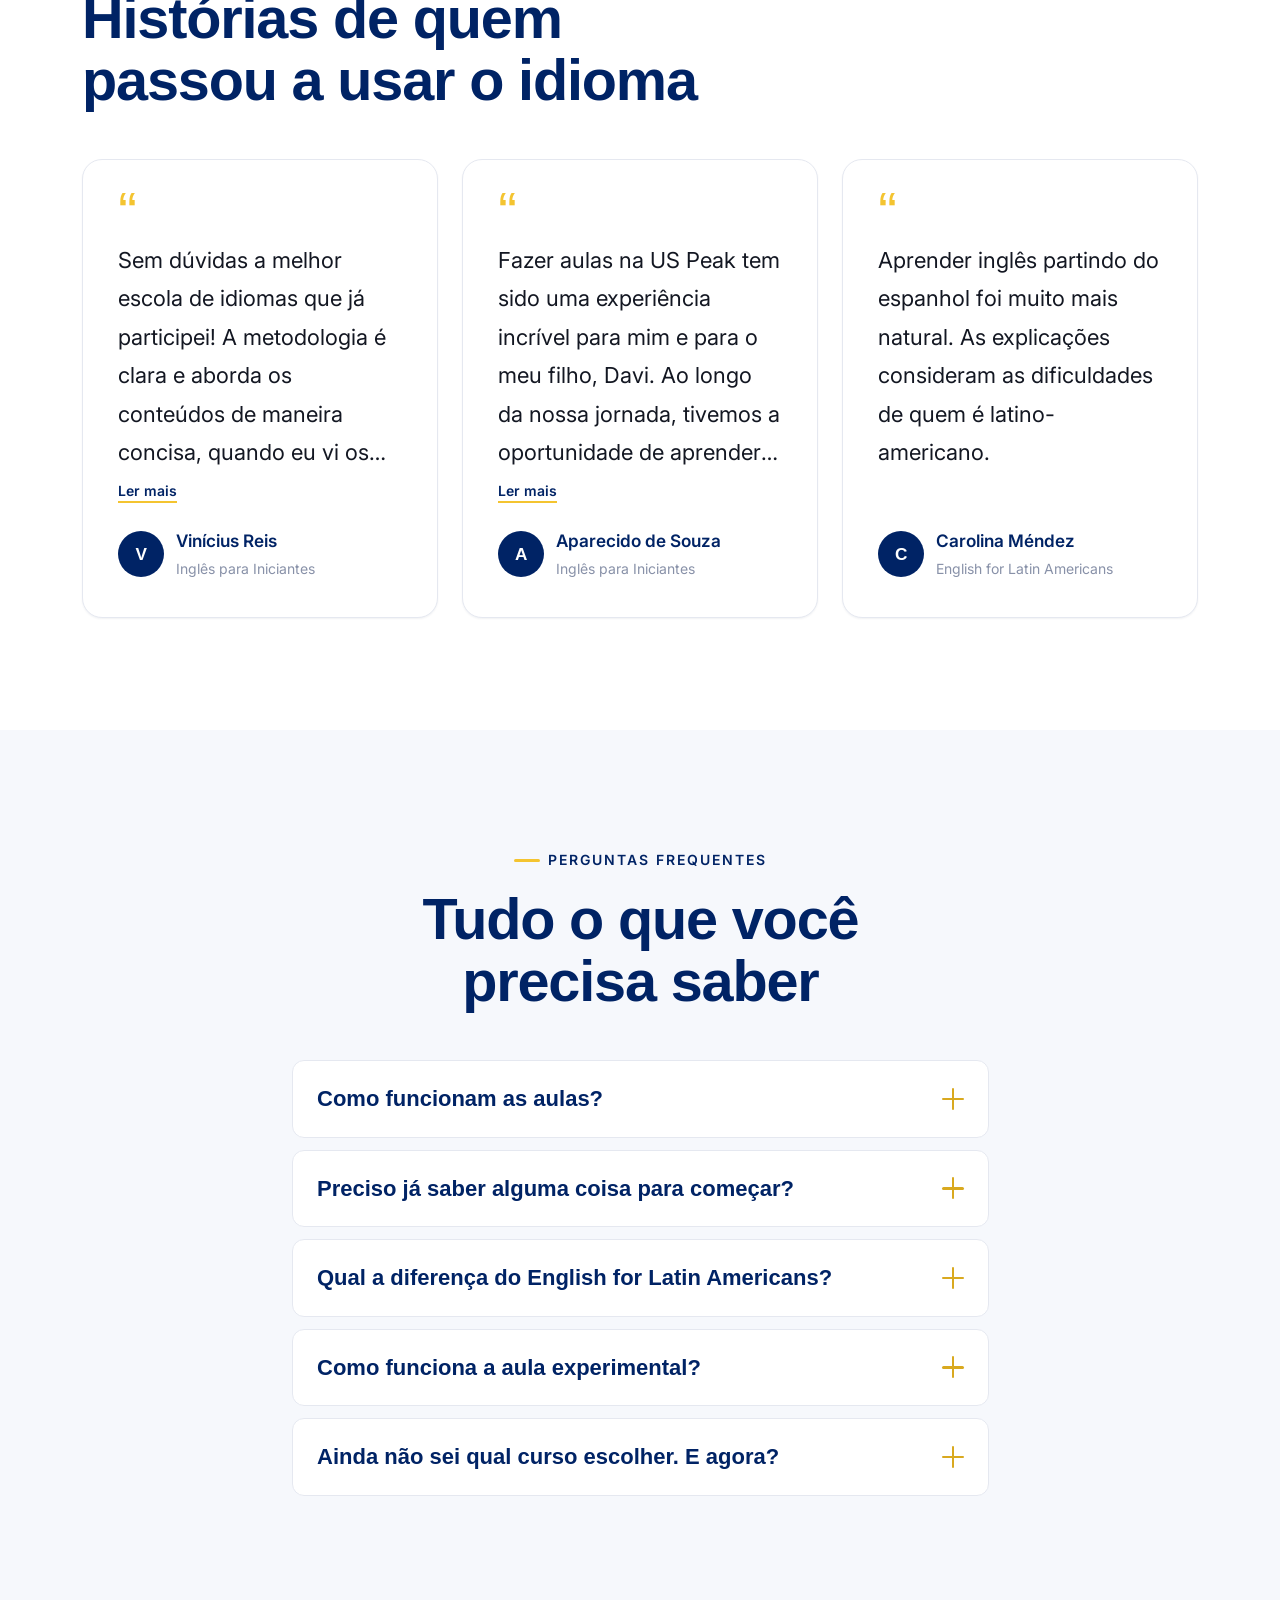
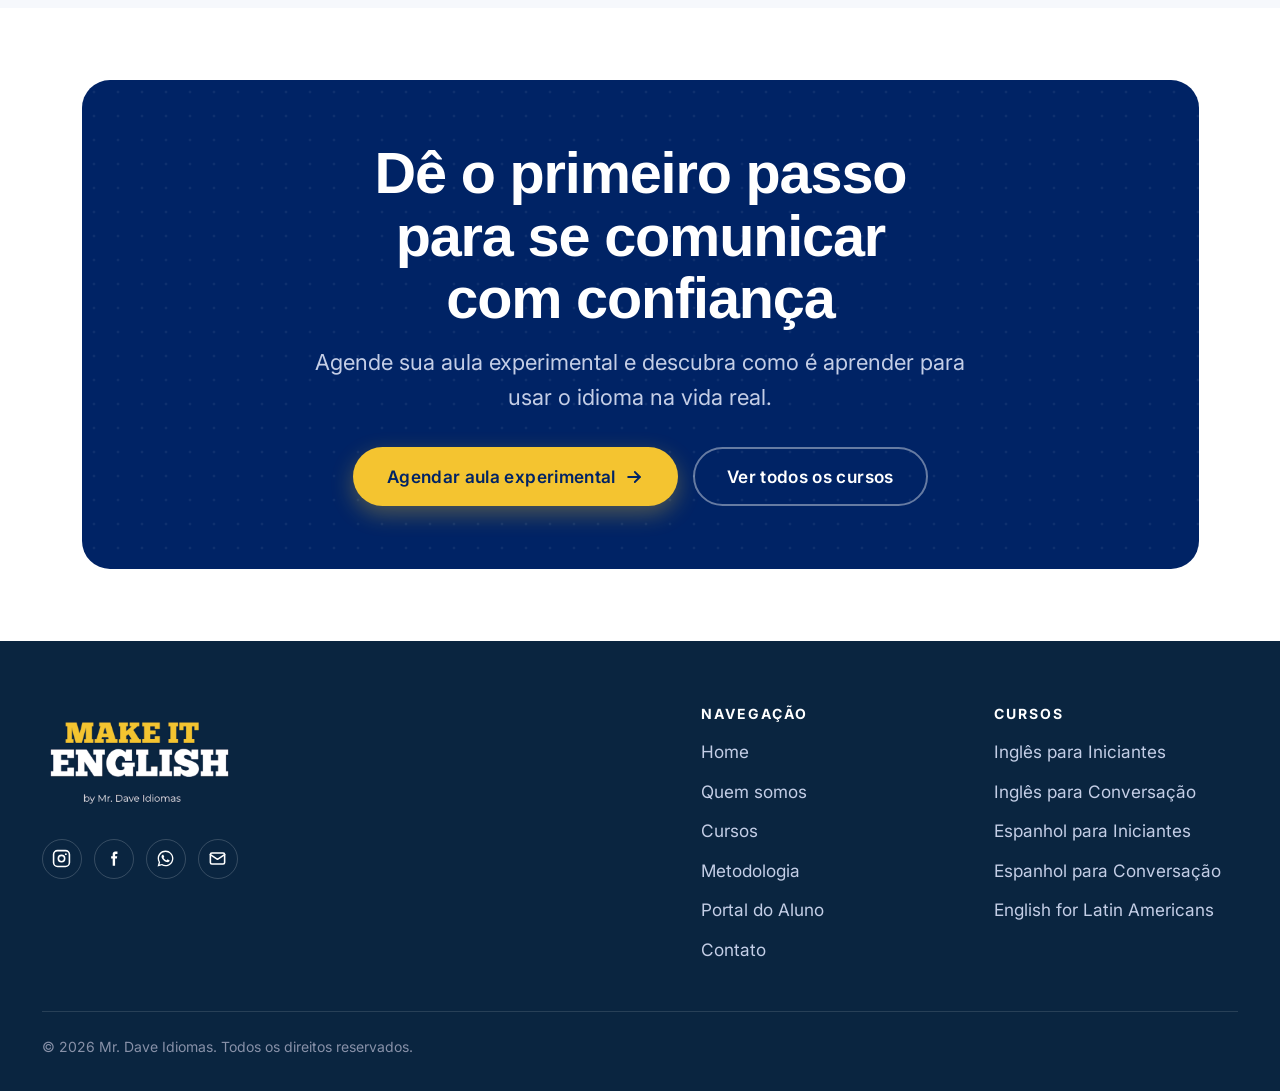
==== commit 26eb506d: "Atualização de feedback" ====
--- a/index.html
+++ b/index.html
@@ -610,15 +610,19 @@
 
           <figure class="card testimonial card--hover" data-reveal>
             <blockquote class="testimonial__quote">
-              <span class="testimonial__text">Eu já sabia bastante espanhol, mas travava na hora de falar. O foco em
-              conversação me deu a confiança que faltava.</span>
+              <span class="testimonial__text">Fazer aulas na US Peak tem sido uma experiência incrível para mim e para o meu filho, Davi. 
+                Ao longo da nossa jornada, tivemos a oportunidade de aprender com os professores David, Hellen e Hênori, e atualmente estamos 
+                treinando com o Alexandre. Cada um deles trouxe uma energia e uma forma de ensinar que nos manteve firmes no processo.
+                Precisamos confessar que não somos os alunos mais dedicados do mundo com as tarefas de casa, mas, mesmo assim, a evolução no nosso inglês é visível 
+                e surpreendente. Estamos adquirindo a coragem necessária para falarmos em inglês. Somos extremamente gratos a toda a equipe da US Peak pelo carinho, 
+                pela paciência e por tornarem esse aprendizado algo tão leve e divertido para nós dois!</span>
             </blockquote>
             <button class="testimonial__more" type="button" aria-expanded="false" hidden>Ler mais</button>
             <figcaption class="testimonial__person">
-              <span class="testimonial__avatar" aria-hidden="true">R</span>
+              <span class="testimonial__avatar" aria-hidden="true">A</span>
               <span>
-                <span class="testimonial__name">Rafael Torres</span><br />
-                <span class="testimonial__meta">Espanhol para Conversação</span>
+                <span class="testimonial__name">Aparecido de Souza</span><br />
+                <span class="testimonial__meta">Inglês para Iniciantes</span>
               </span>
             </figcaption>
           </figure>
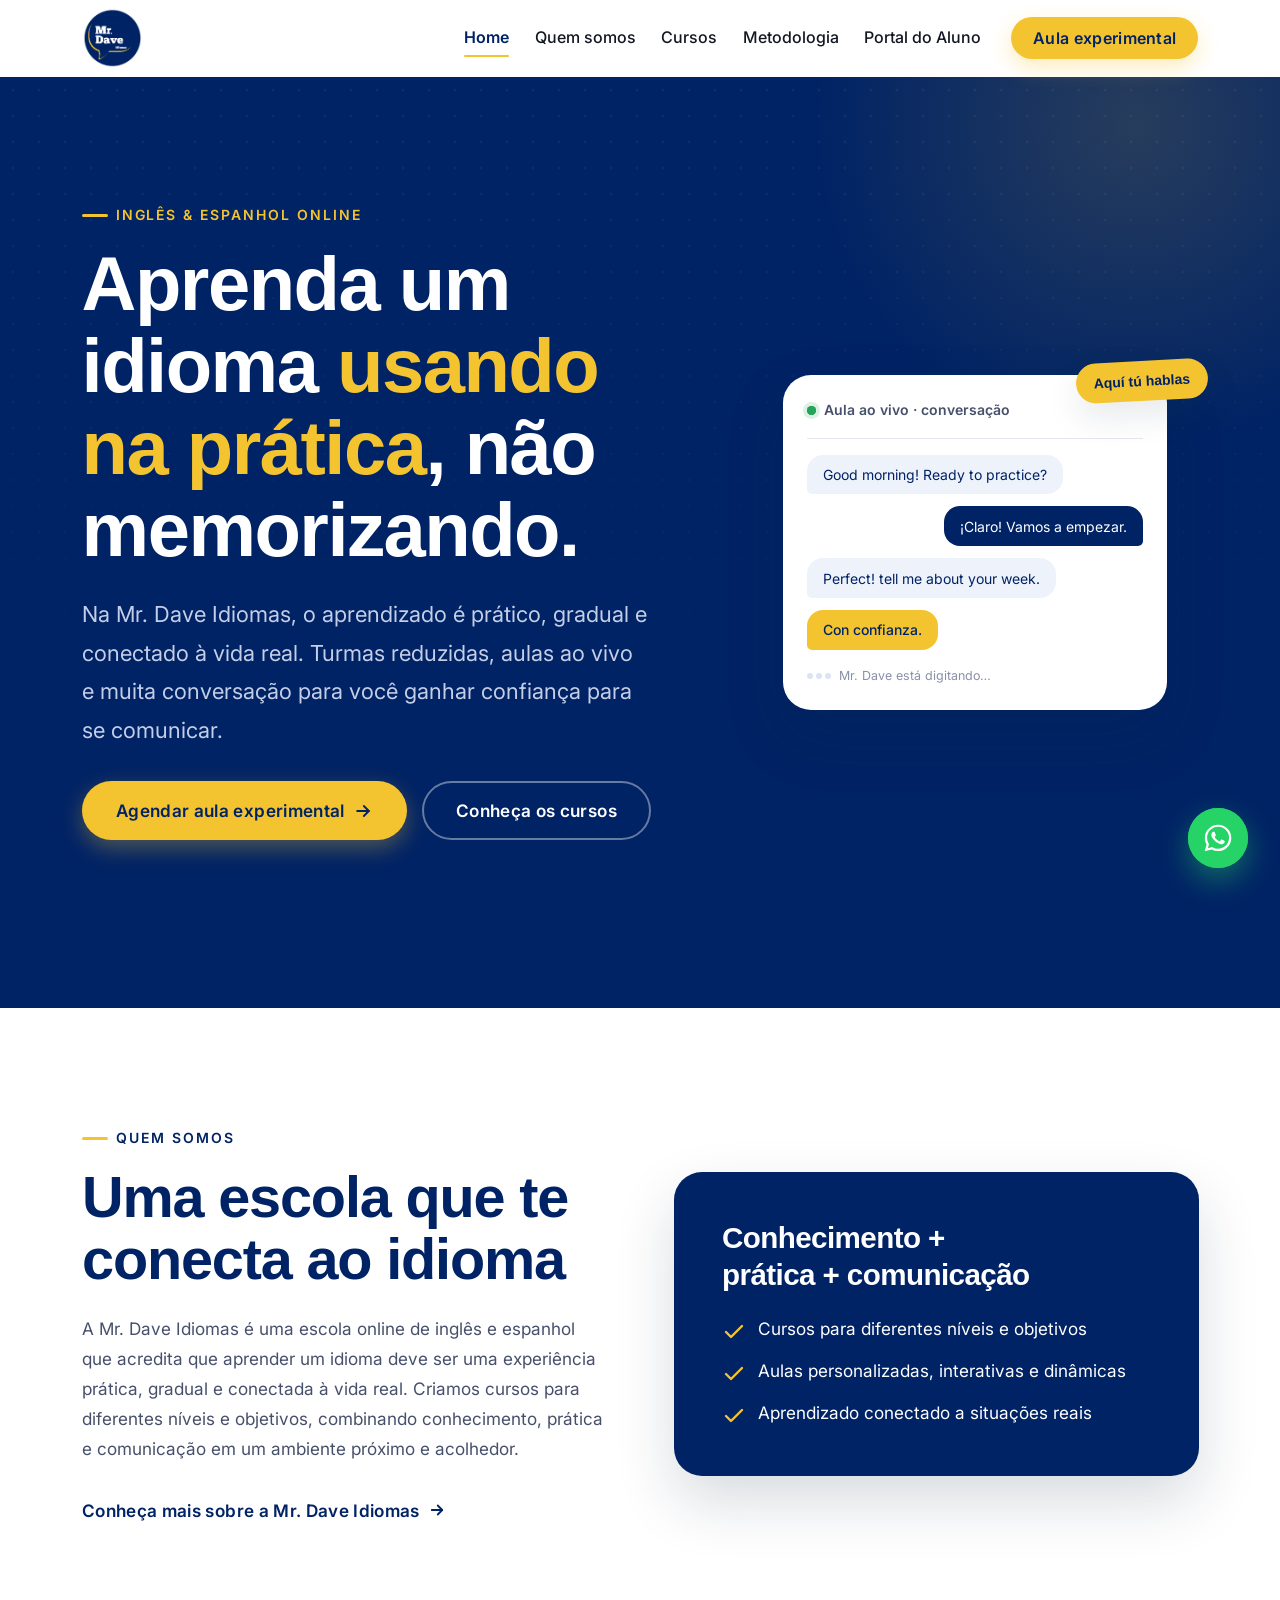
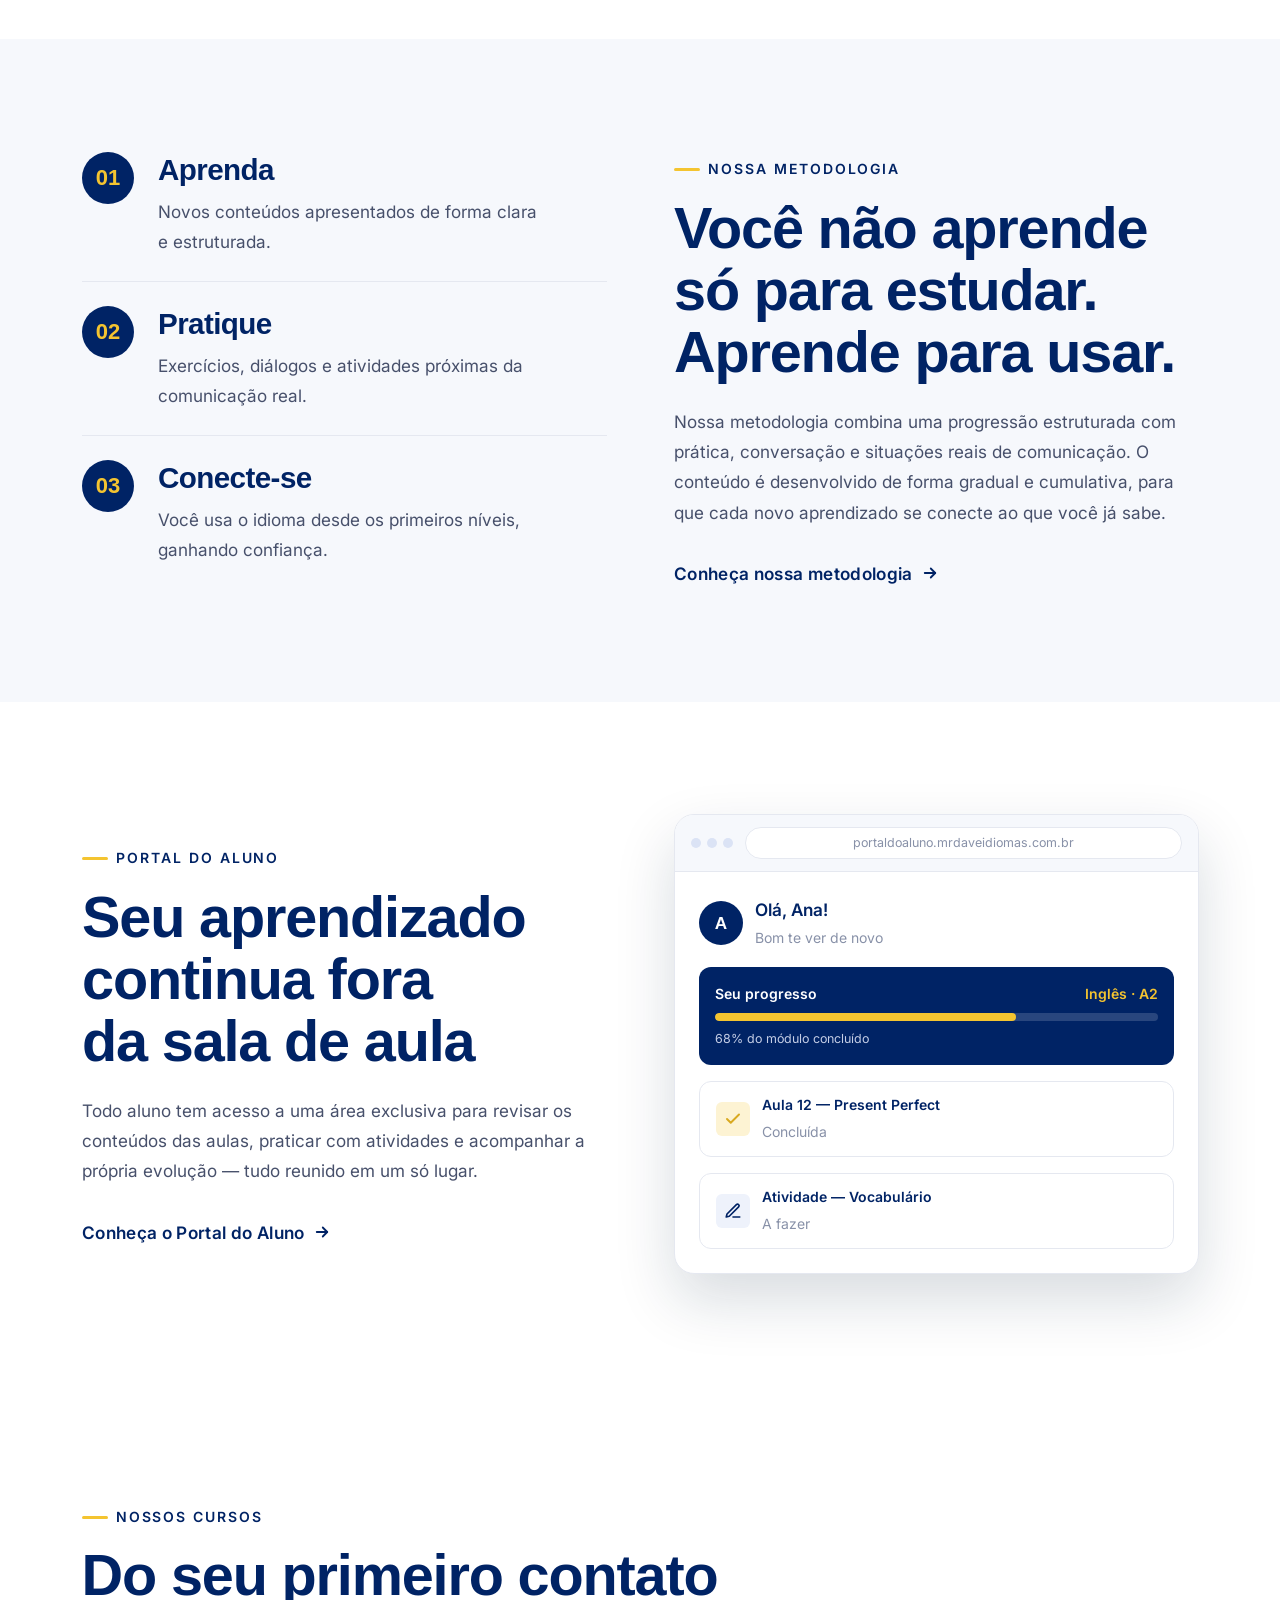
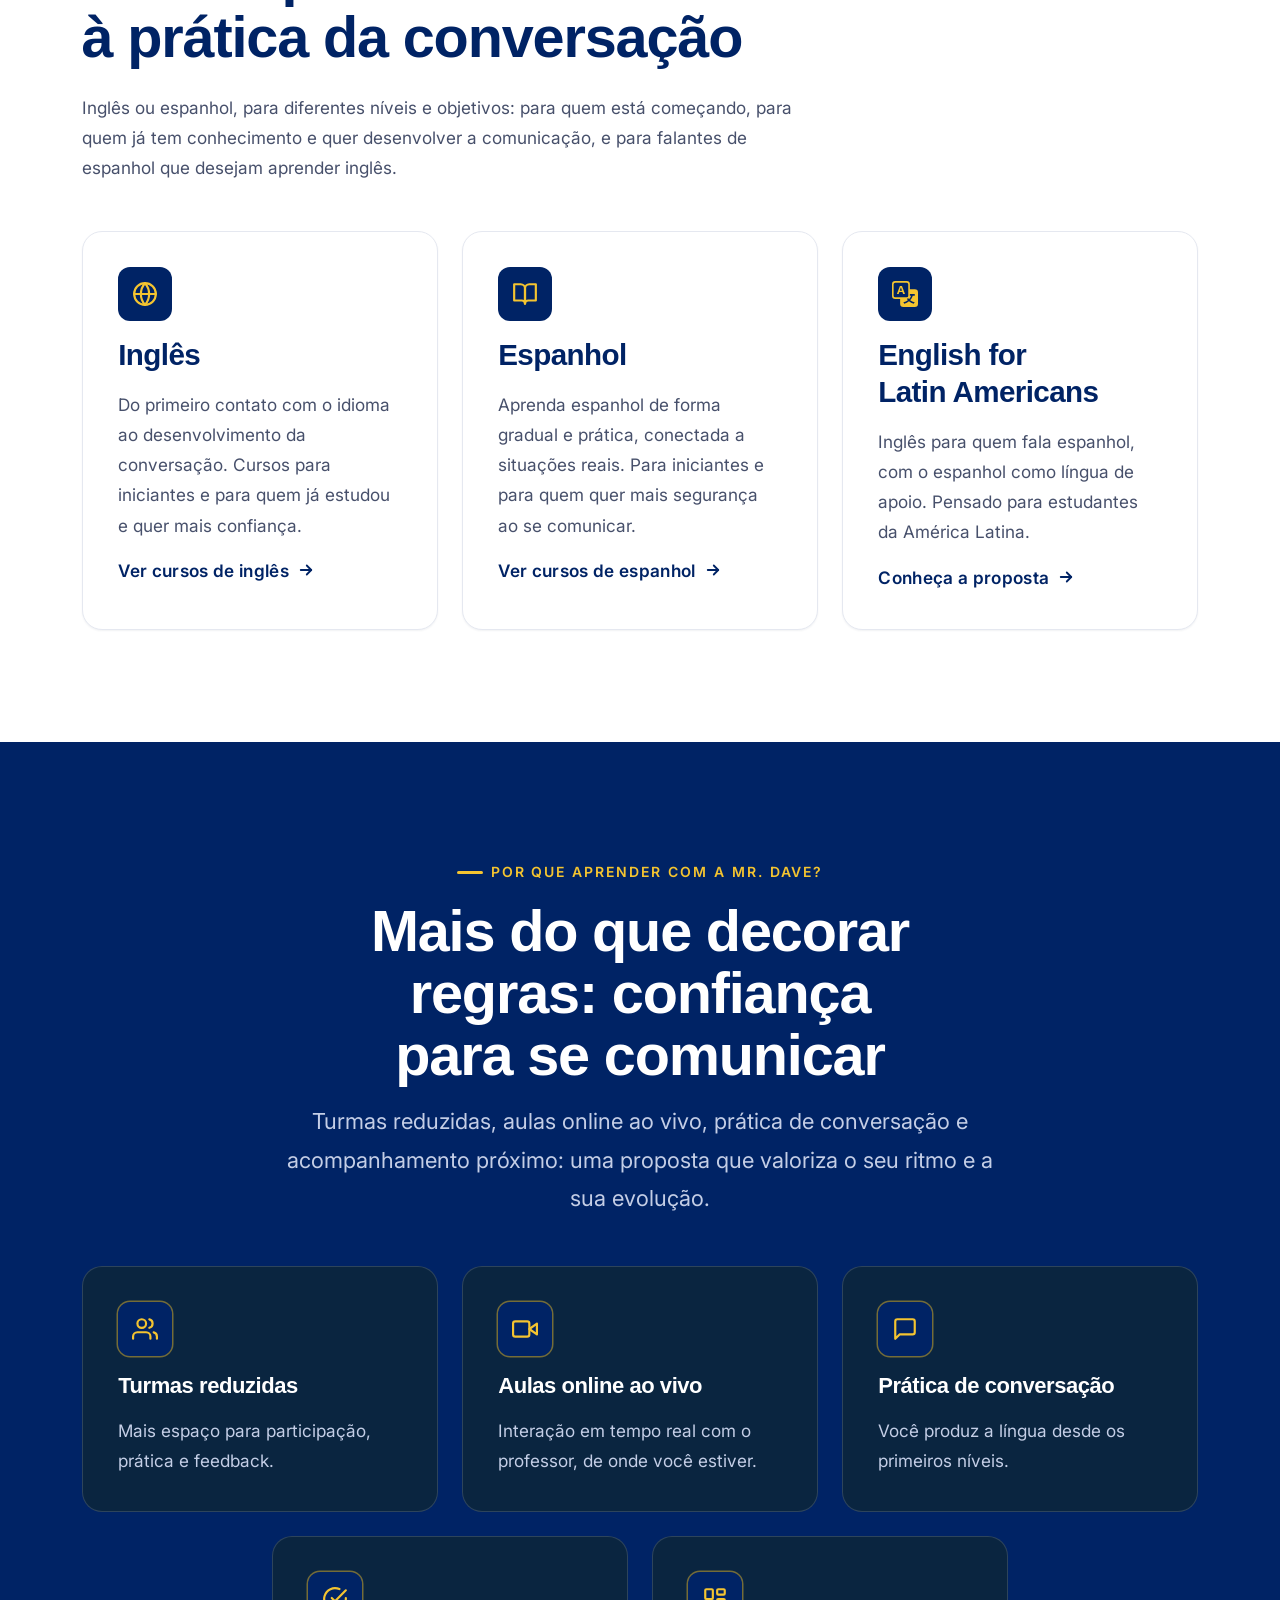
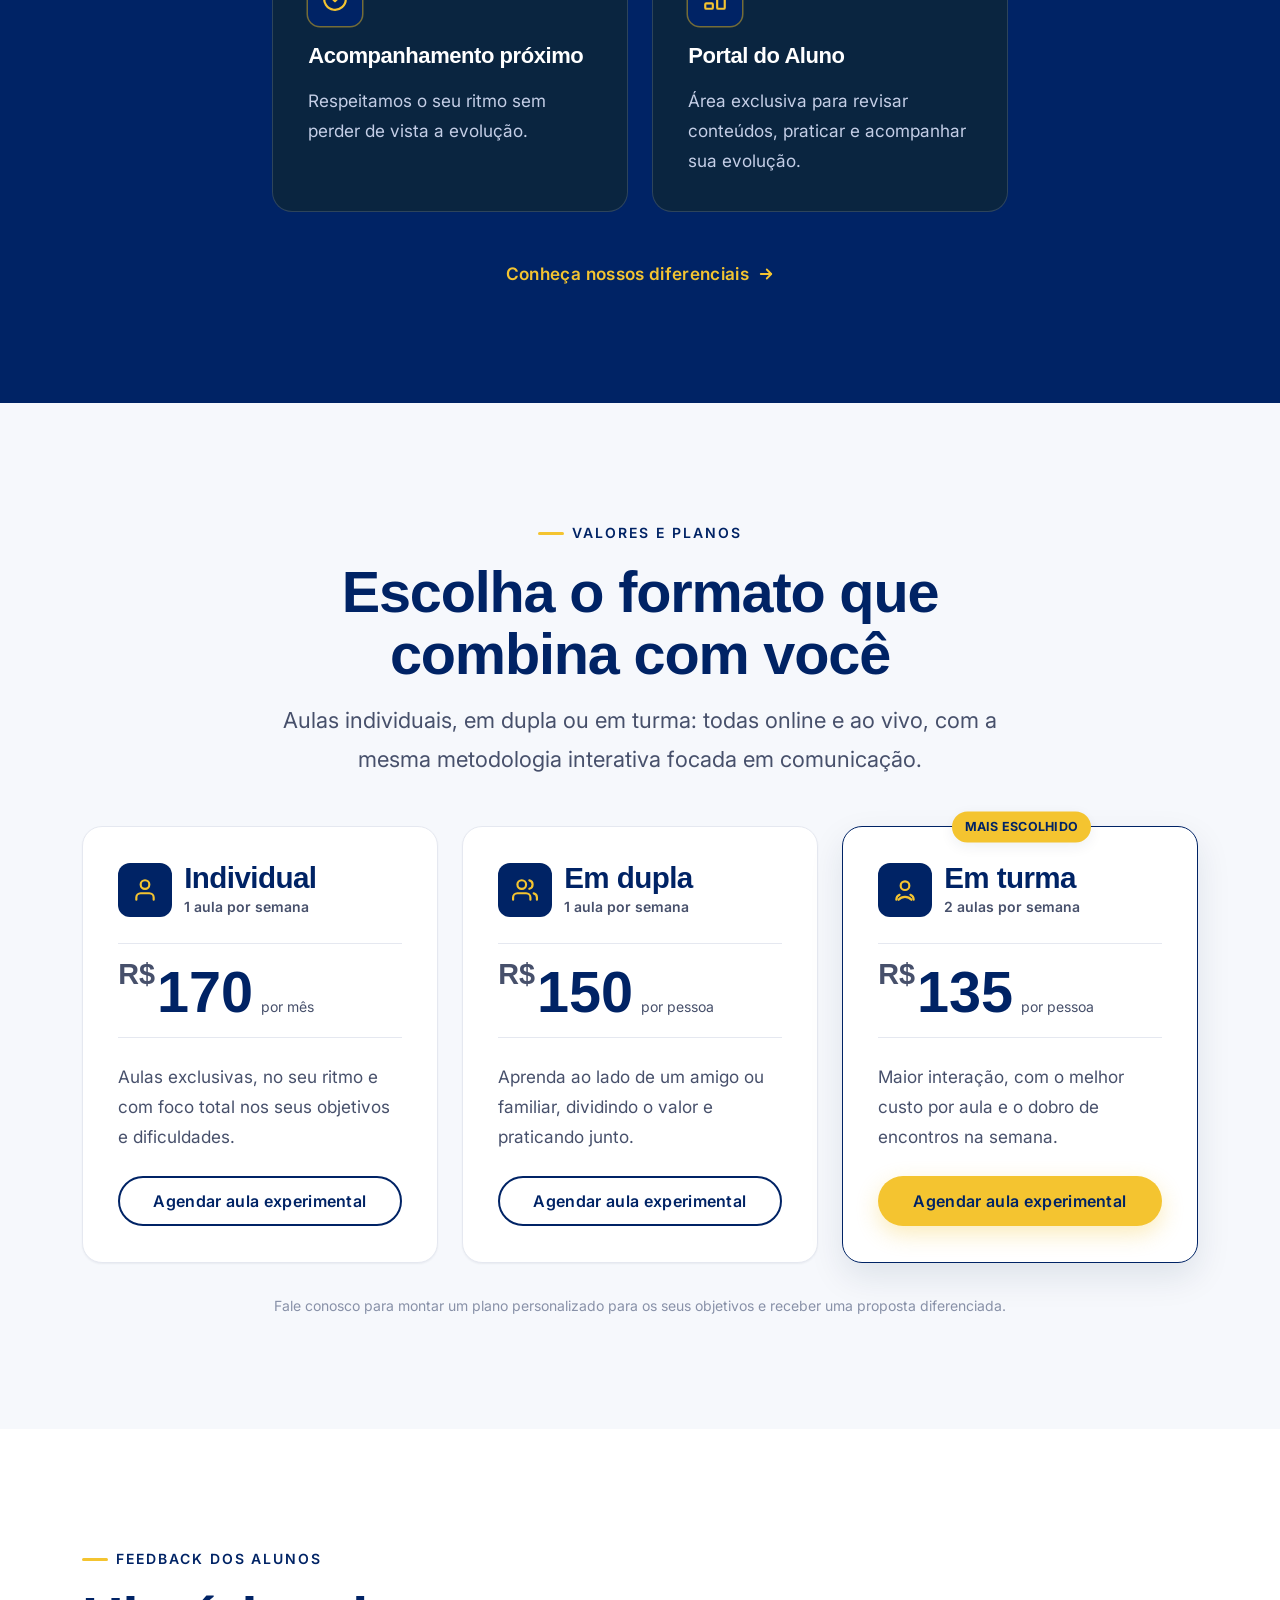
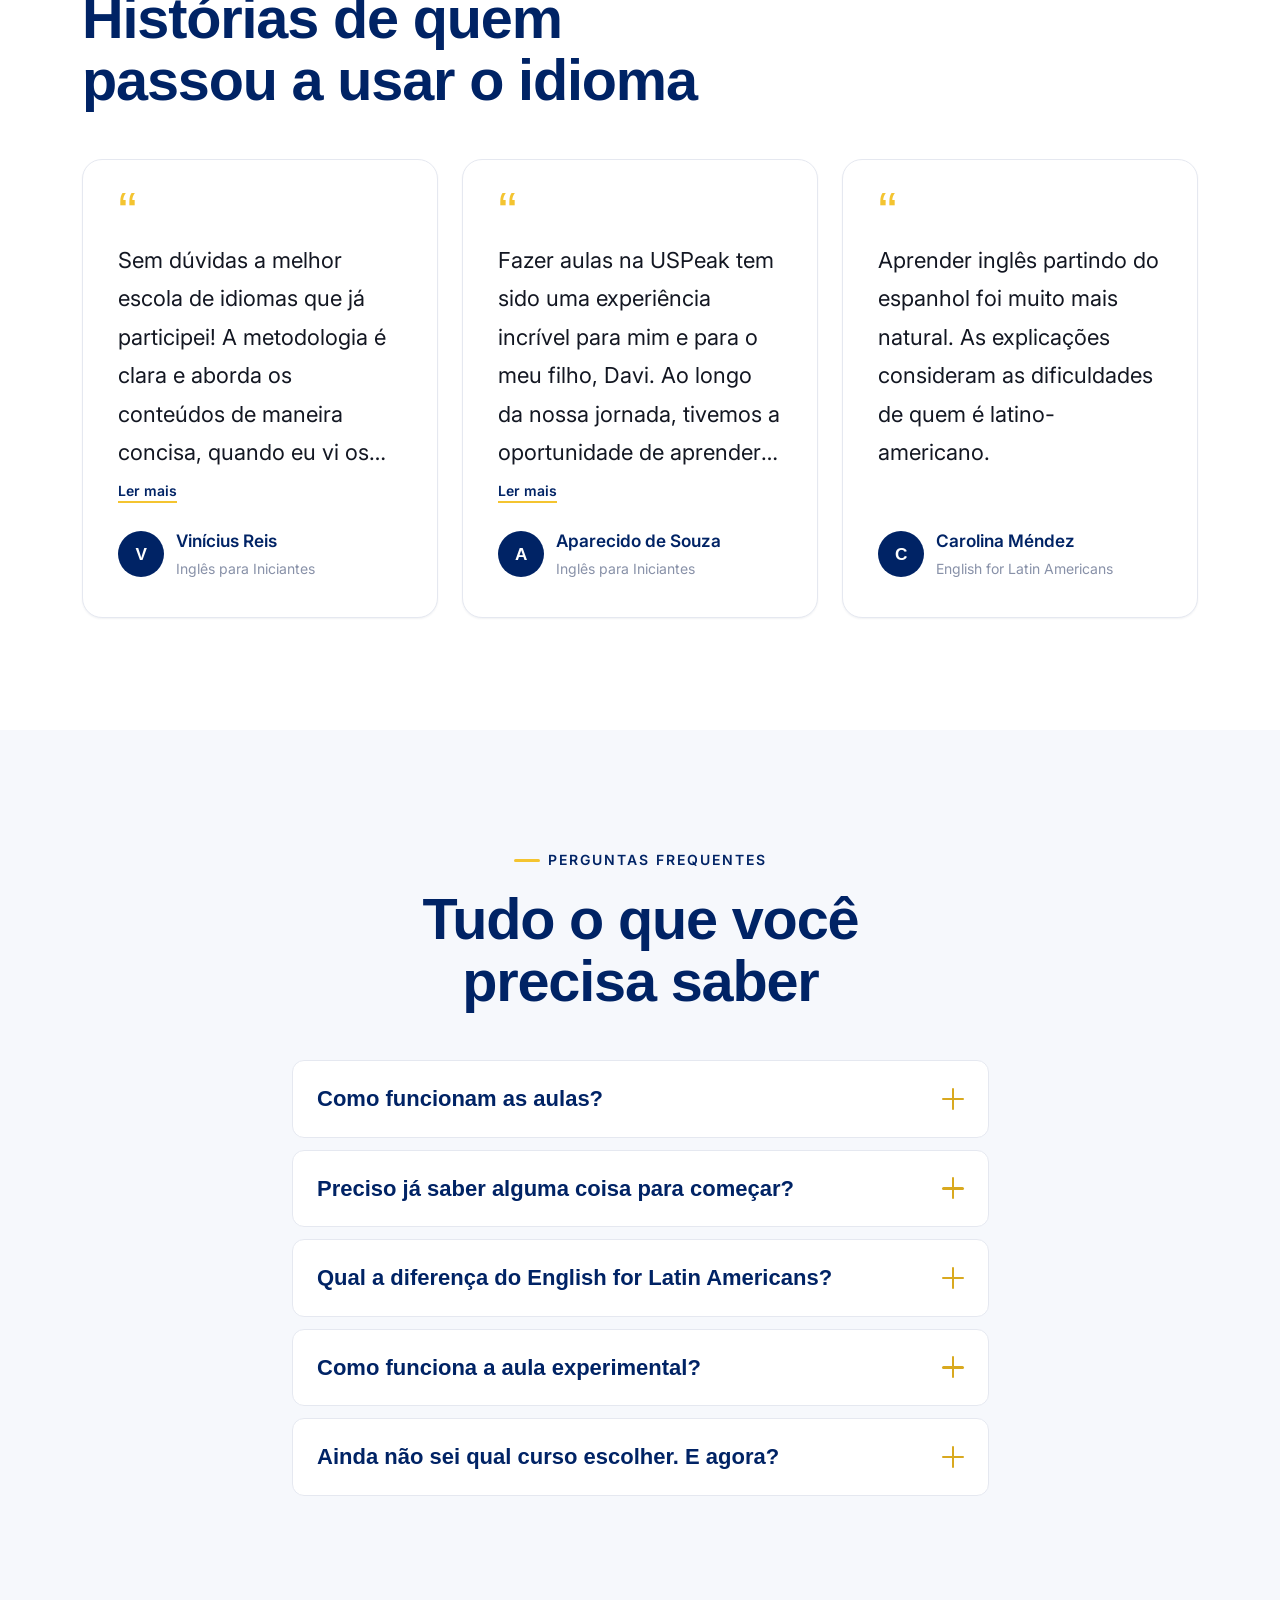
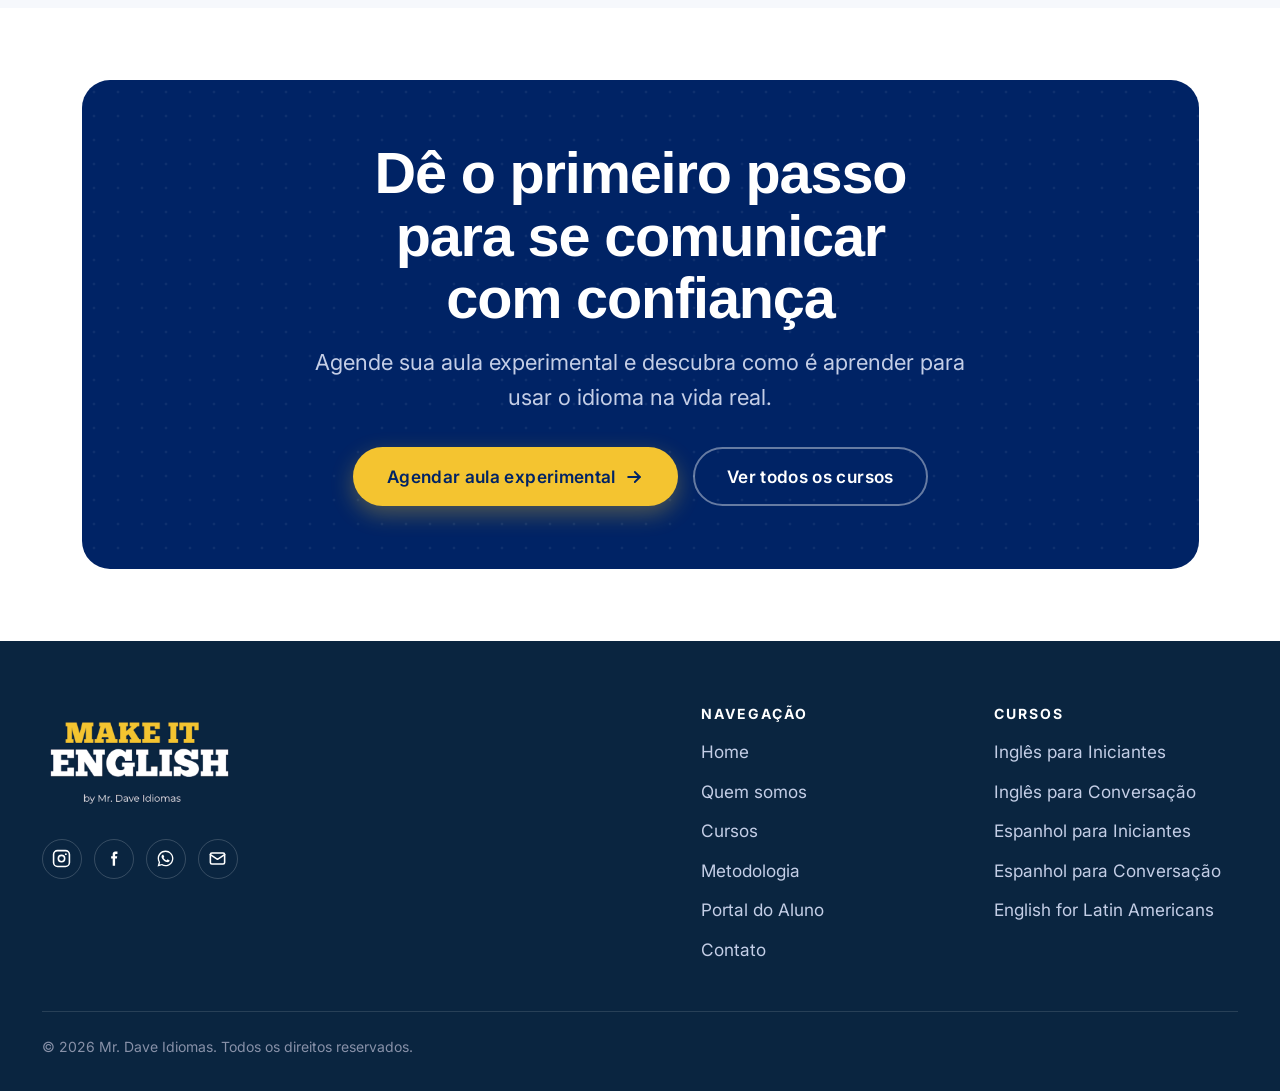
==== commit 7c9ef386: "Minor change in feedback" ====
--- a/index.html
+++ b/index.html
@@ -610,11 +610,11 @@
 
           <figure class="card testimonial card--hover" data-reveal>
             <blockquote class="testimonial__quote">
-              <span class="testimonial__text">Fazer aulas na US Peak tem sido uma experiência incrível para mim e para o meu filho, Davi. 
+              <span class="testimonial__text">Fazer aulas na USPeak tem sido uma experiência incrível para mim e para o meu filho, Davi. 
                 Ao longo da nossa jornada, tivemos a oportunidade de aprender com os professores David, Hellen e Hênori, e atualmente estamos 
                 treinando com o Alexandre. Cada um deles trouxe uma energia e uma forma de ensinar que nos manteve firmes no processo.
                 Precisamos confessar que não somos os alunos mais dedicados do mundo com as tarefas de casa, mas, mesmo assim, a evolução no nosso inglês é visível 
-                e surpreendente. Estamos adquirindo a coragem necessária para falarmos em inglês. Somos extremamente gratos a toda a equipe da US Peak pelo carinho, 
+                e surpreendente. Estamos adquirindo a coragem necessária para falarmos em inglês. Somos extremamente gratos a toda a equipe da USPeak pelo carinho, 
                 pela paciência e por tornarem esse aprendizado algo tão leve e divertido para nós dois!</span>
             </blockquote>
             <button class="testimonial__more" type="button" aria-expanded="false" hidden>Ler mais</button>
